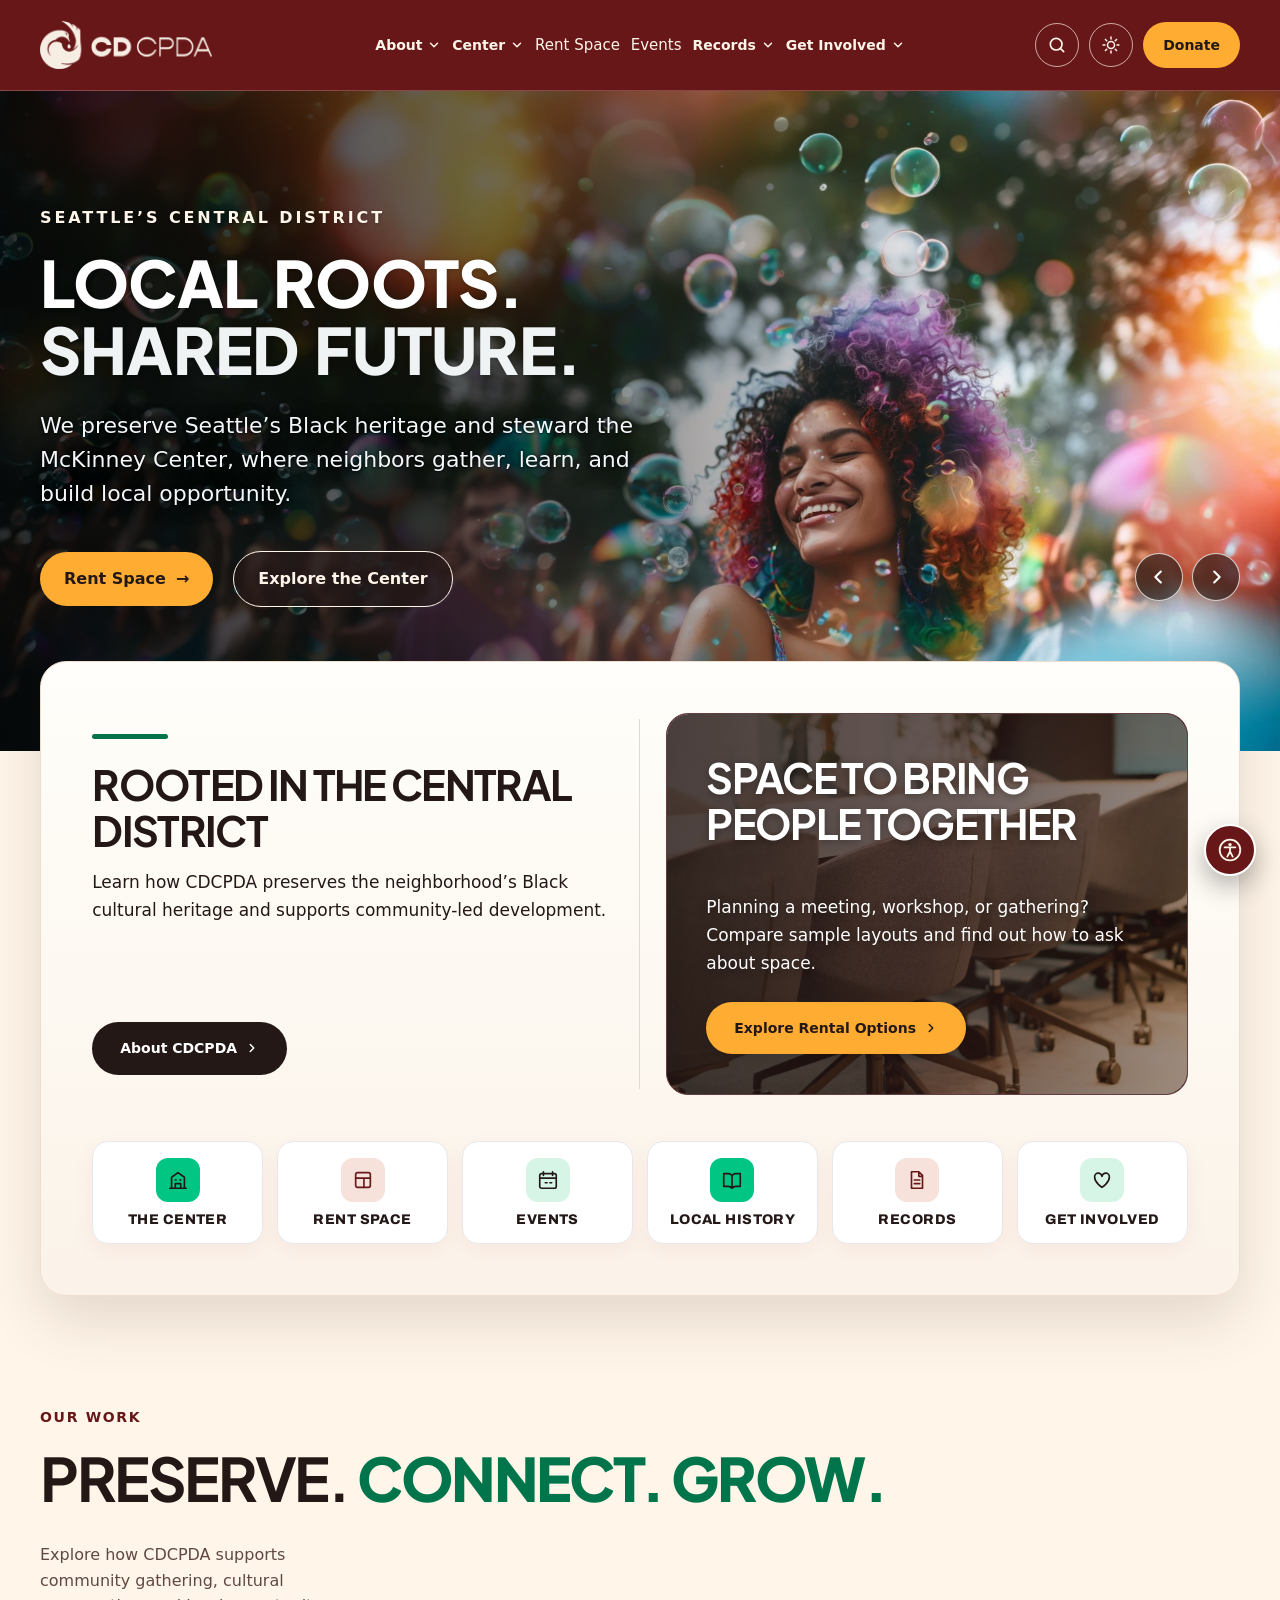
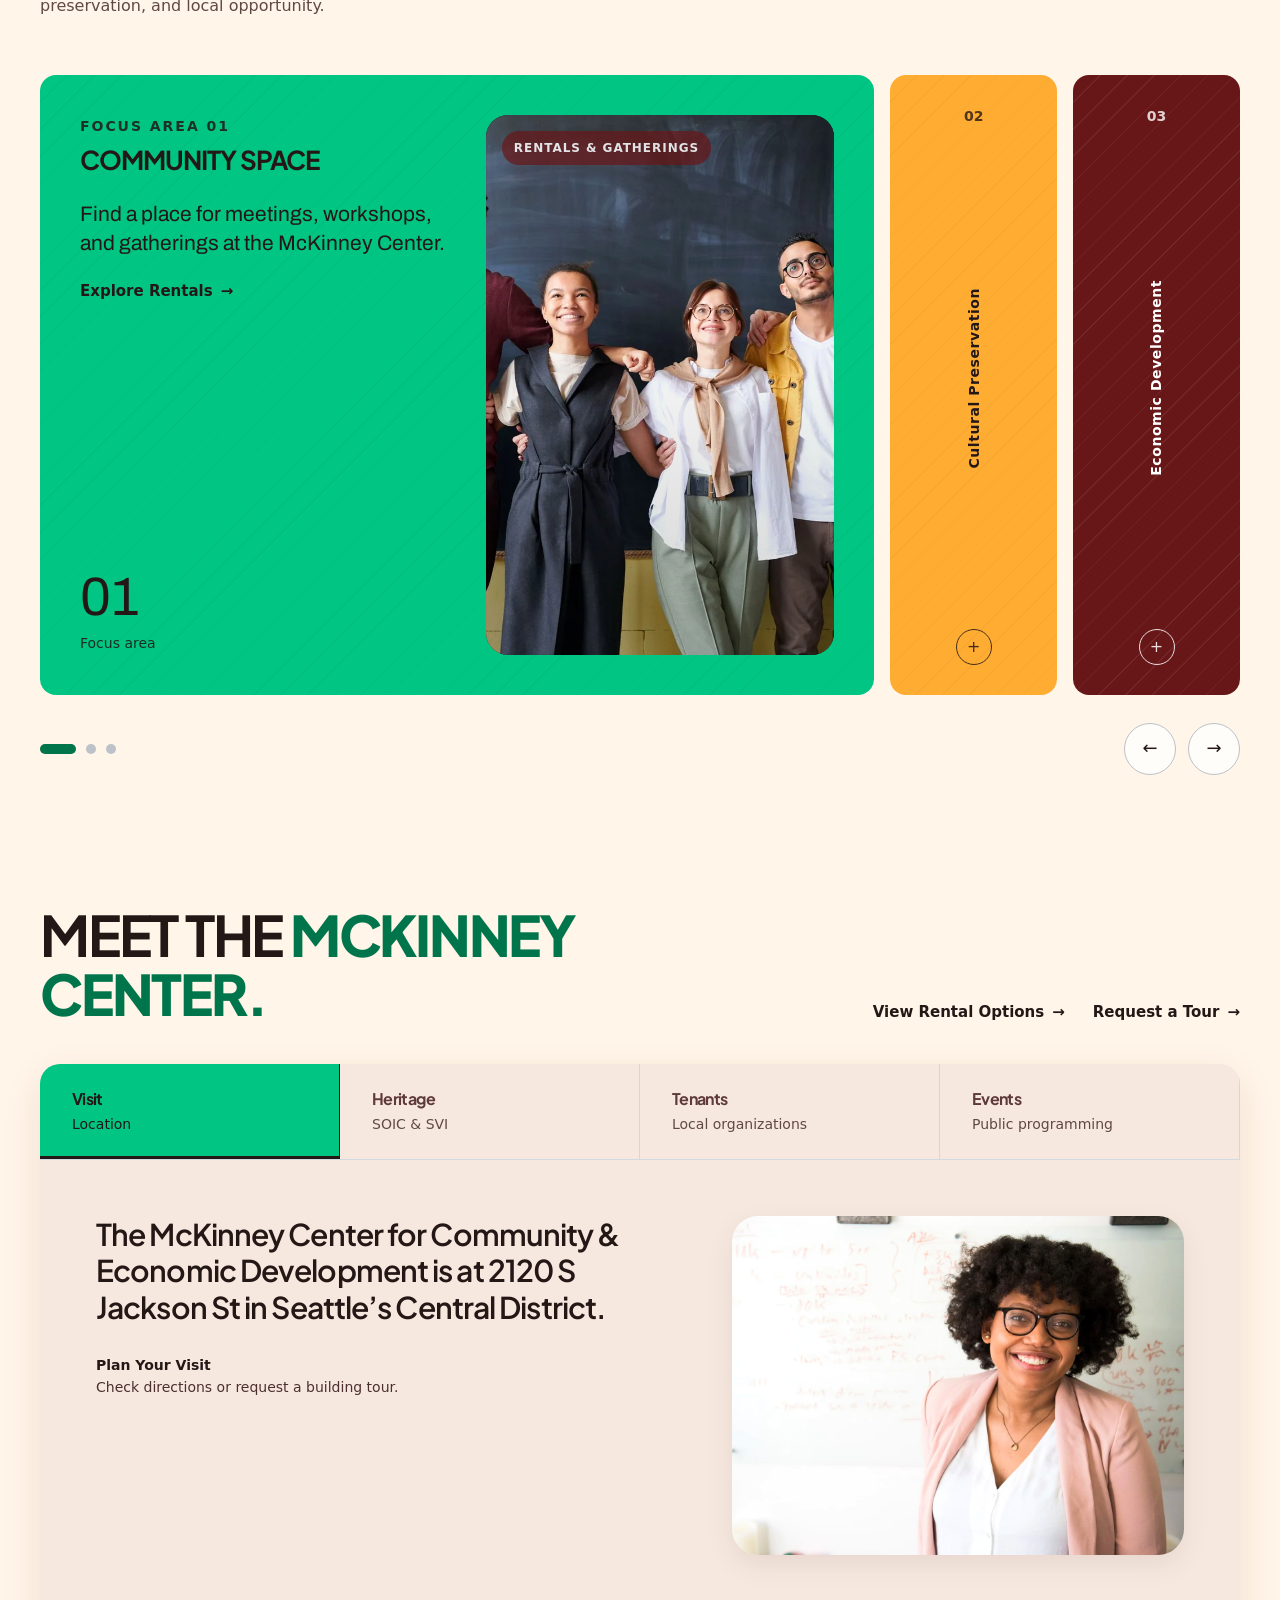
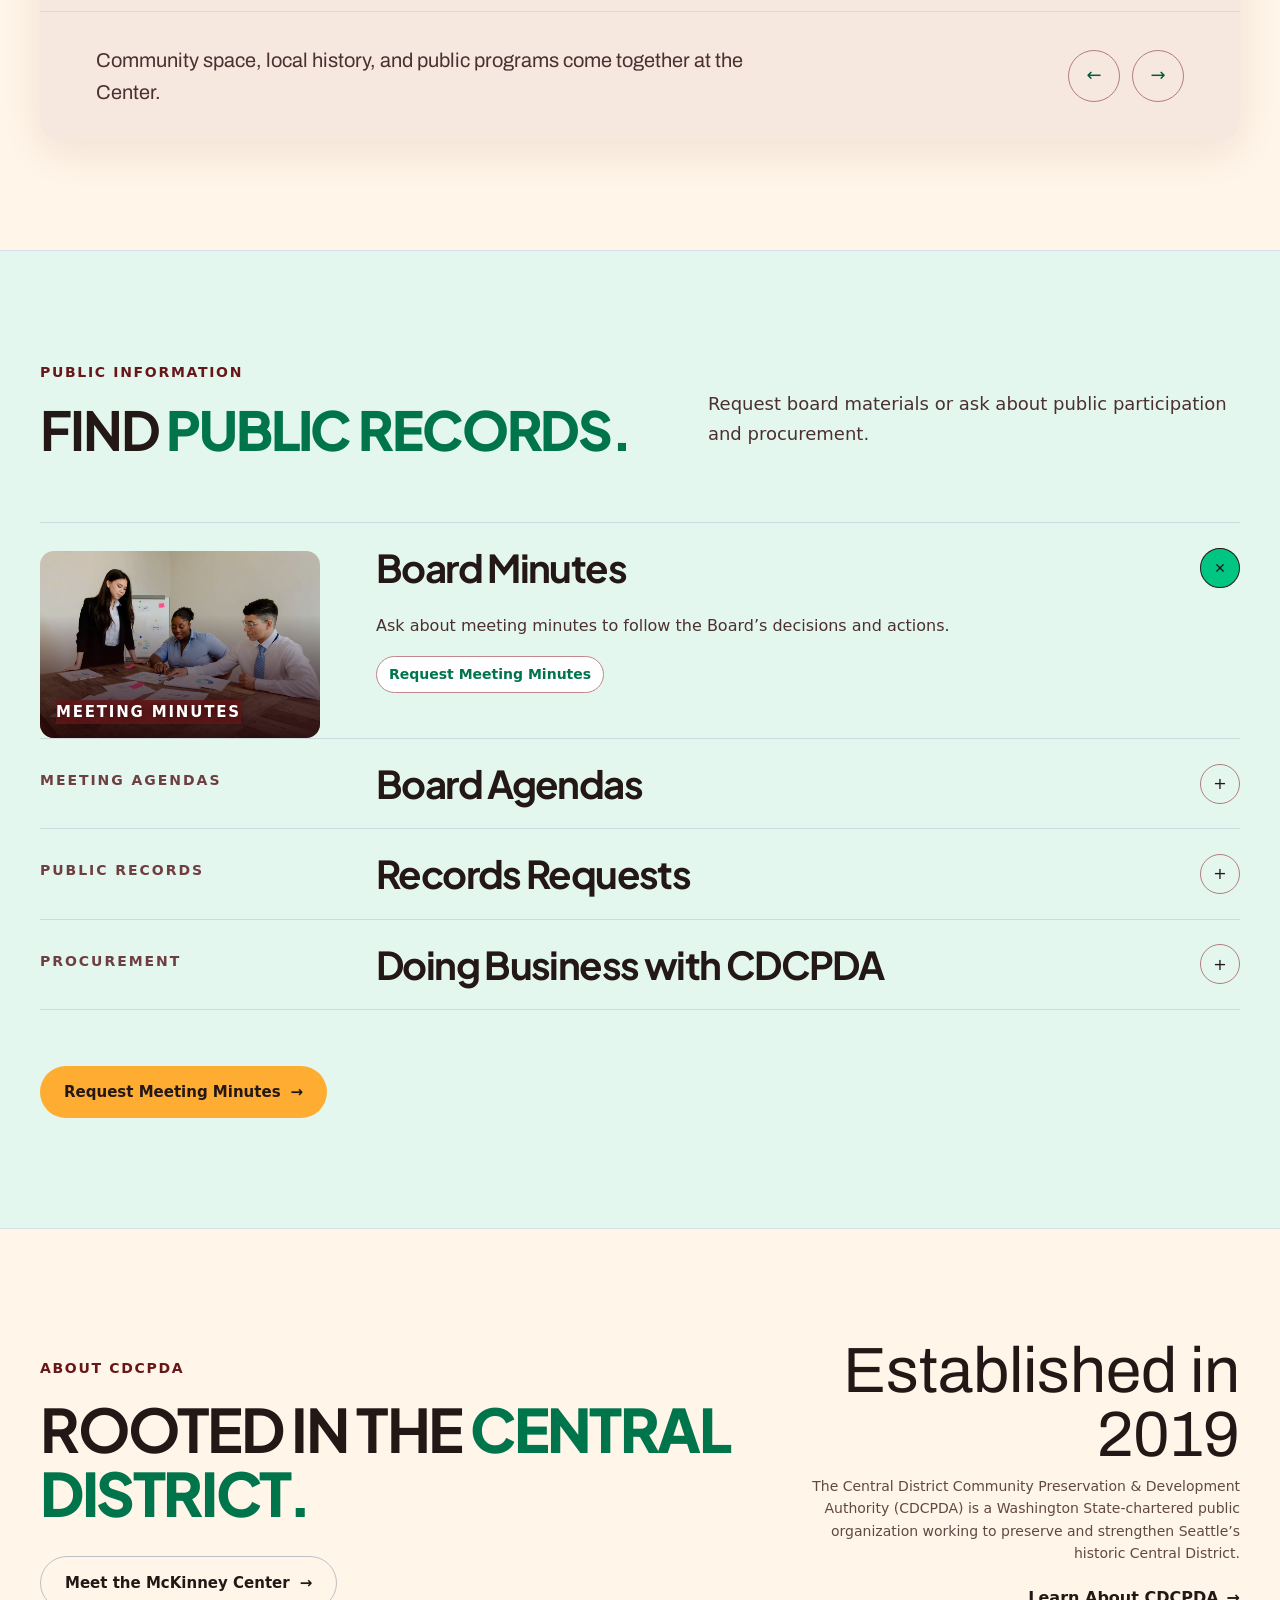
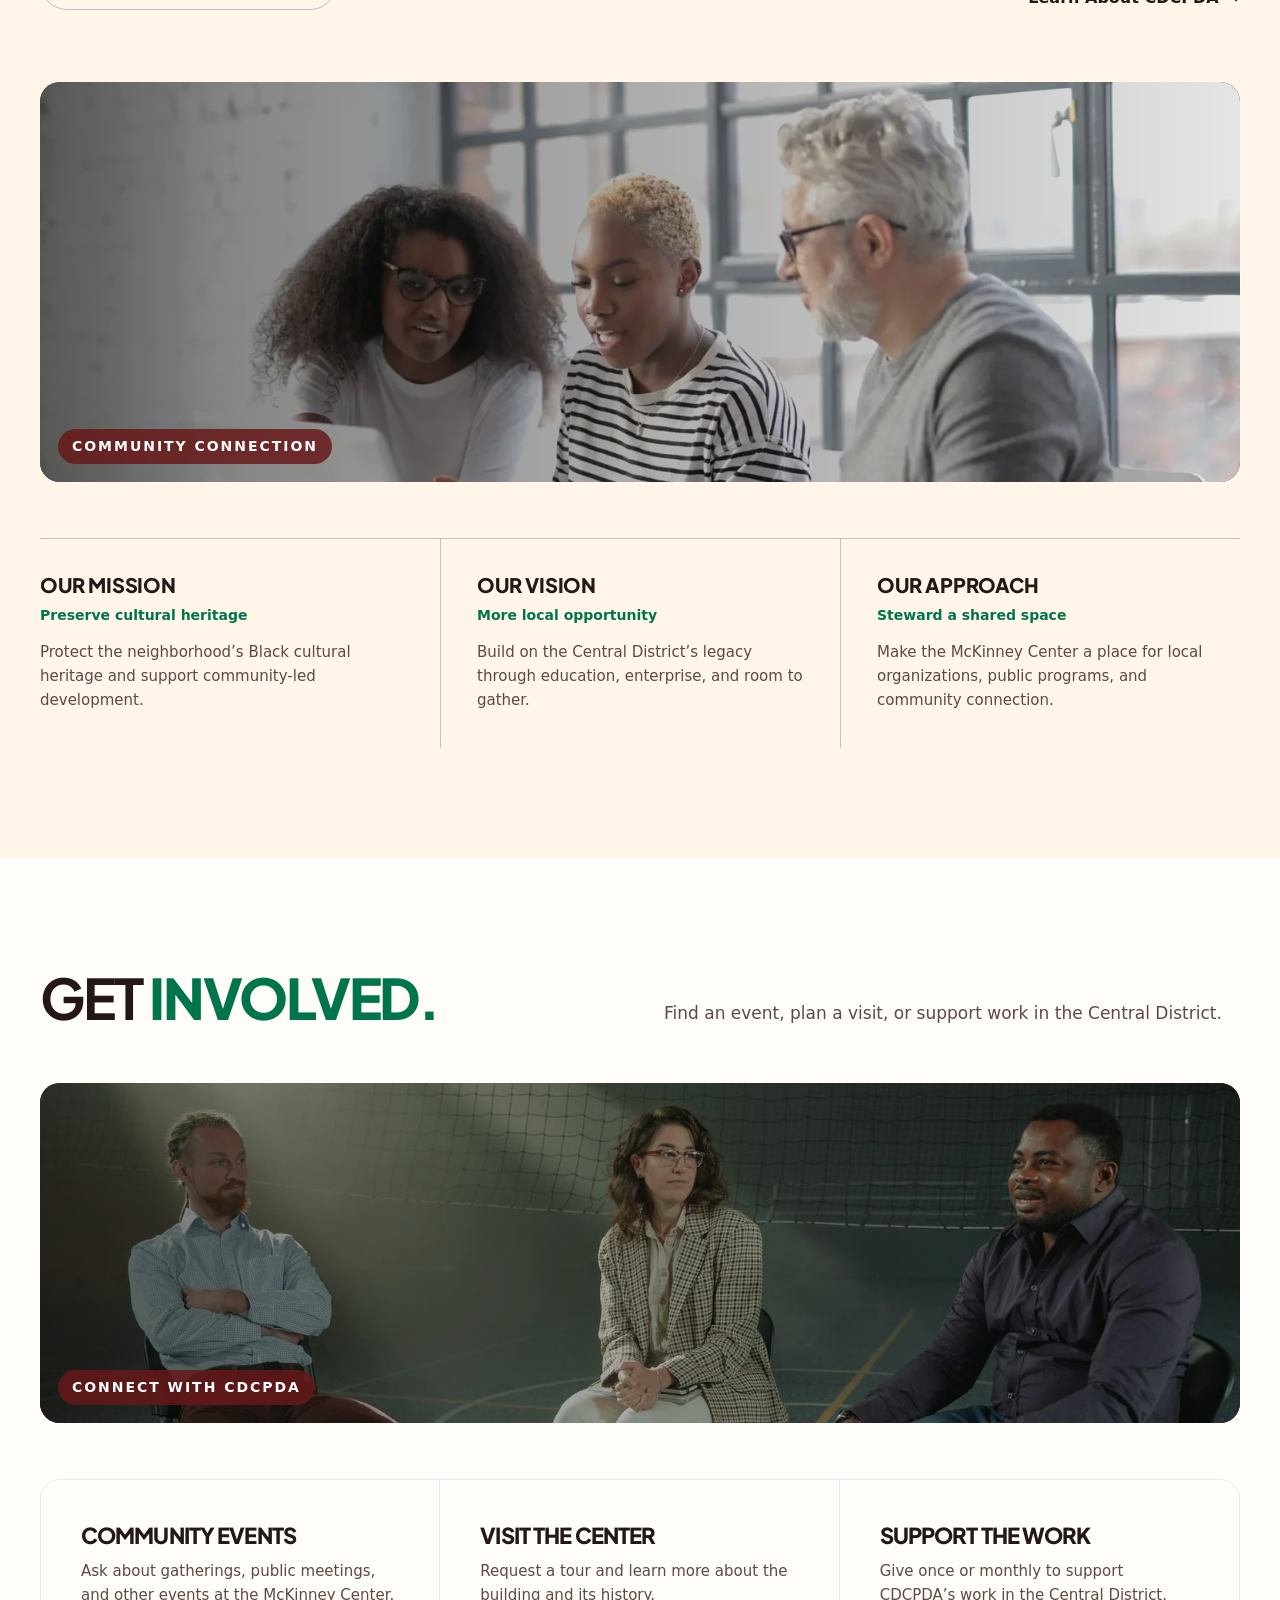
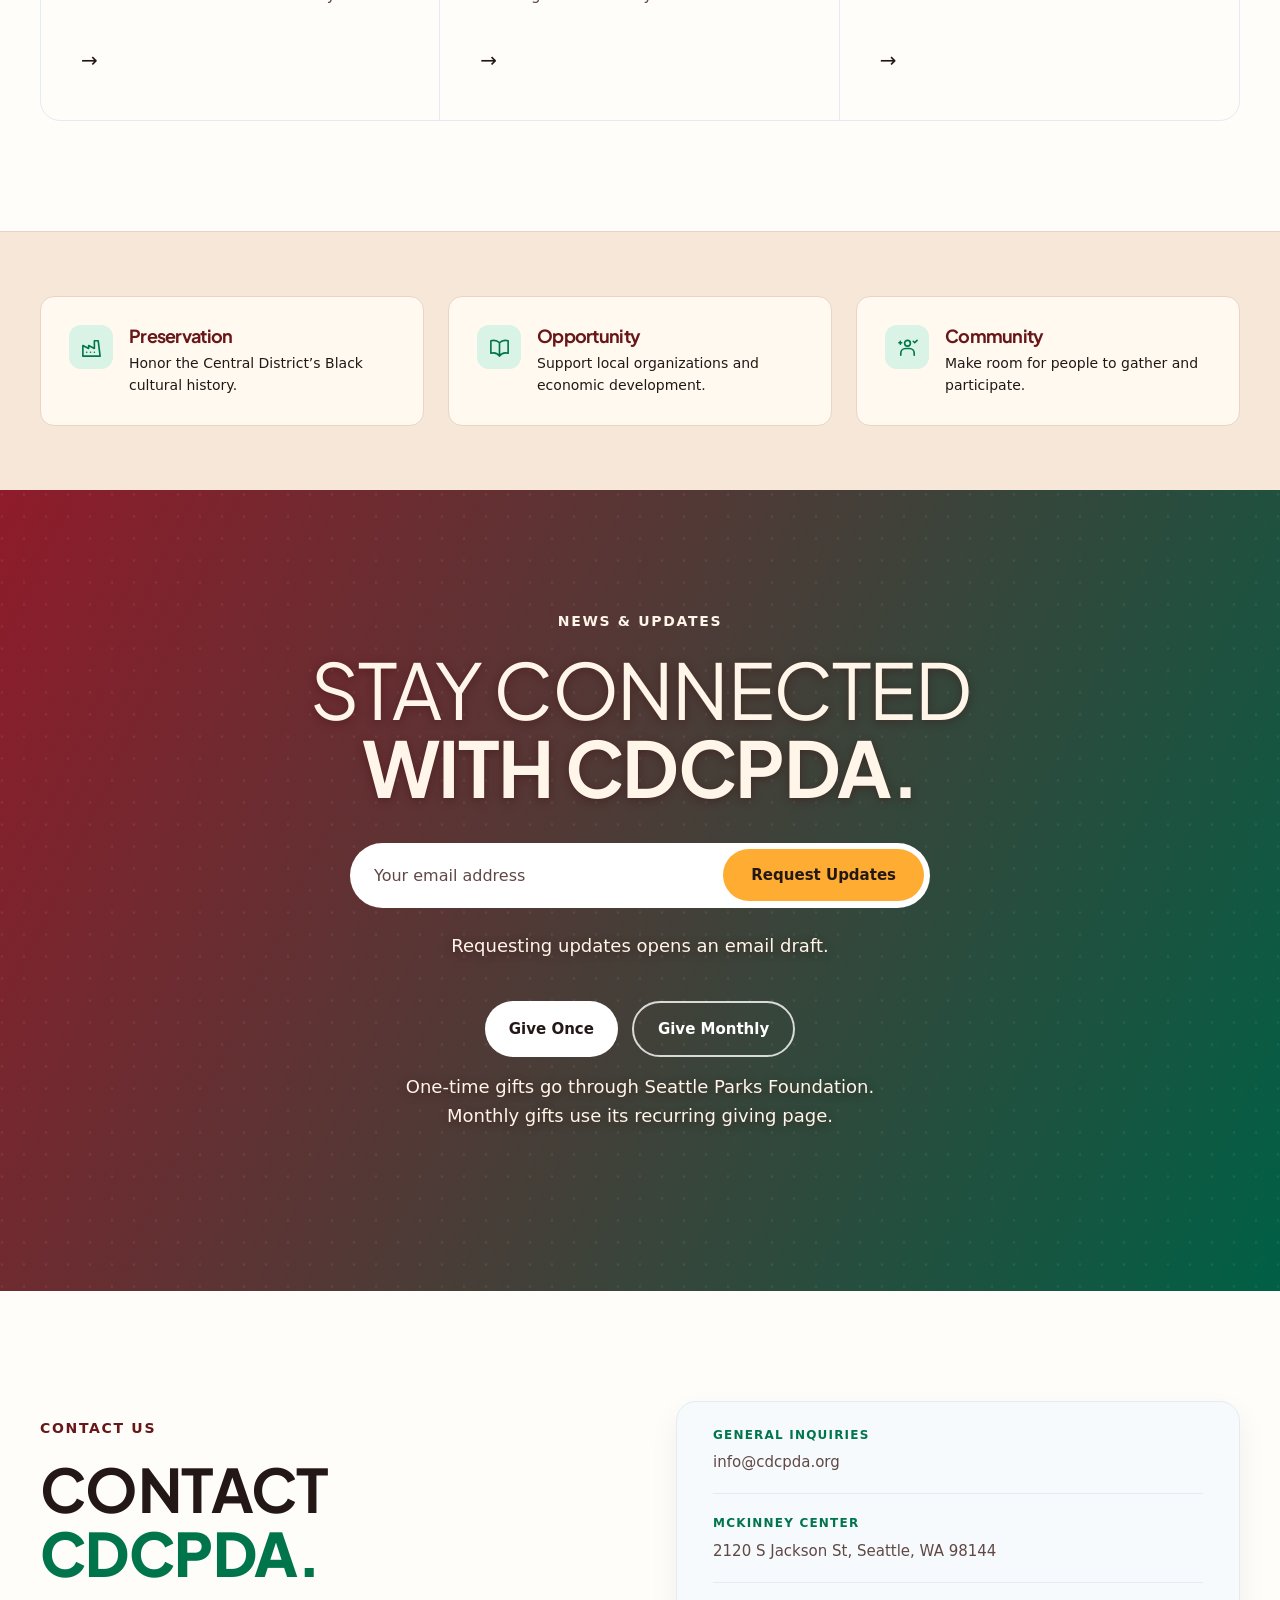
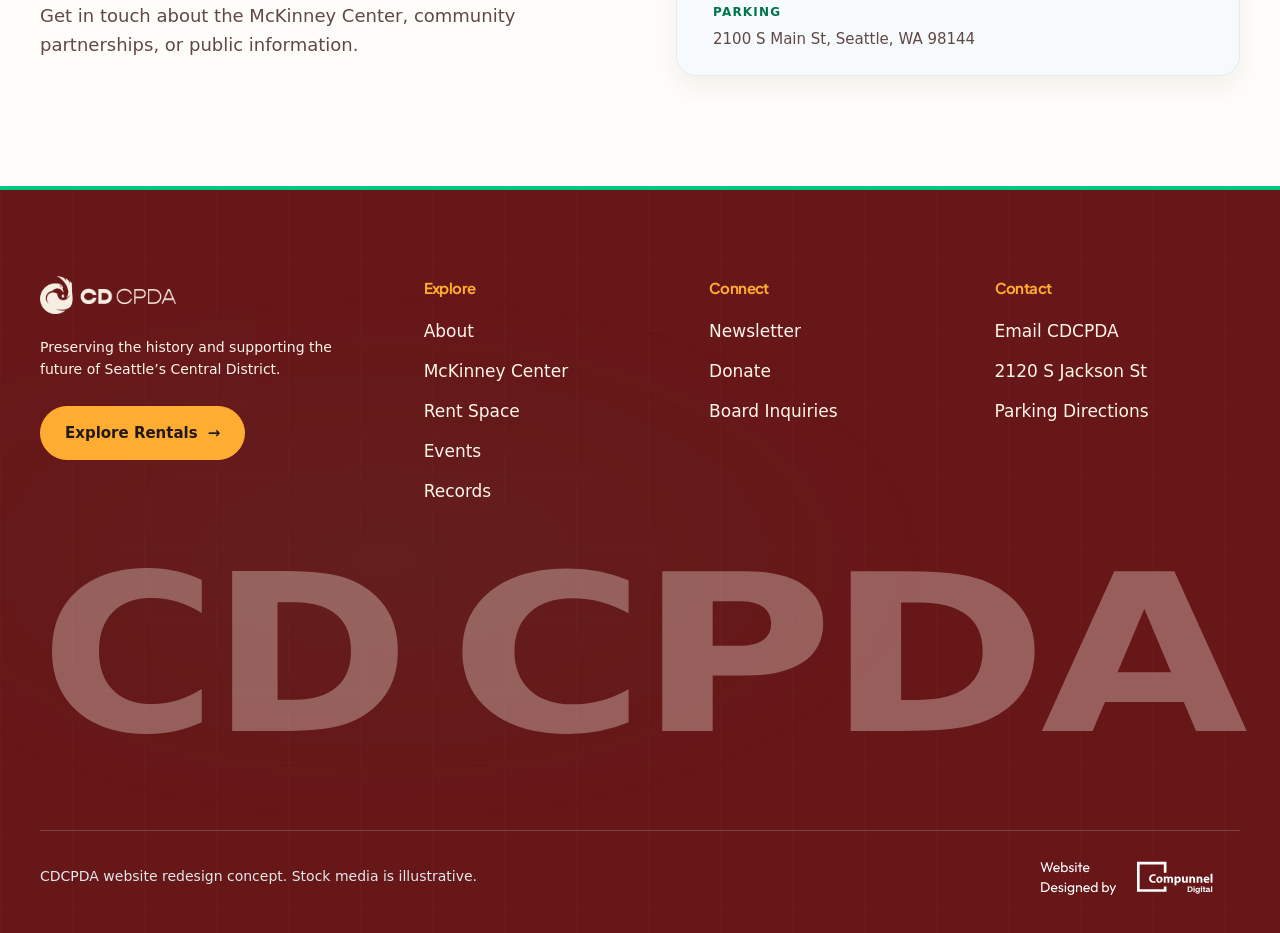
==== index.html @ 92768c80 "Add files via upload" ====
<!doctype html>
<html lang="en">
<head>
<meta charset="utf-8">
<meta content="light" name="color-scheme">
<meta content="width=device-width, initial-scale=1, viewport-fit=cover" name="viewport">
<title>CDCPDA | Seattle’s Central District</title>
<meta name="description" content="Learn how CDCPDA preserves Central District heritage and supports community space, local opportunity, and public participation in Seattle."><style>
  :root {
    --surface: #FFFFFF;
    --on-dark: #FFFFFF;
    --dark-surface: #241817;
    --header-bg: rgba(255,255,255,.92);
    --ink-soft: #503c3d;
    --red: #00754c;
    --red-dark: #005b3b;
    --red-tint: #ecf0ef;
    --white: #FFFFFF;
    --paper: #fff5e8;
    --grey-100: #E8E8E6;
    --grey-300: #C9CACE;
    --grey-500: #684e50;
    --grey-700: #37292a;
    --mid: #005b3b;
    --light: #A6A9B0;
    --charcoal: #241817;
    --radius: 16px;
    --max: 1200px;
    --serif: "Archivo", "Arial Black", Arial, sans-serif;
    --sans: "Inter", system-ui, -apple-system, "Segoe UI", Roboto, sans-serif;
    --ease: cubic-bezier(.2,.7,.2,1);
  }
  * { box-sizing: border-box; margin: 0; padding: 0; }
  html { scroll-behavior: smooth; scroll-padding-top: 80px; }
  body { font-family: var(--sans); color: var(--charcoal); background: var(--paper); line-height: 1.6; -webkit-font-smoothing: antialiased; overflow-x: hidden; }
  a { color: inherit; text-decoration: none; }
  button, input, select, textarea { font: inherit; }
  [hidden] { display: none !important; }
  .container { width: min(100% - 48px, var(--max)); margin-inline: auto; }
  section { padding: 110px 0; }
  .display { font-family: var(--serif); font-weight: 400; line-height: 1.05; letter-spacing: -0.02em; }
  .display em { font-style: italic; font-weight: 700; }
  .eyebrow { display: block; font-size: 14px; font-weight: 600; letter-spacing: .12em; text-transform: uppercase; color: var(--grey-500); margin-bottom: 18px; }
  .eyebrow.red { color: var(--red); }
  h3 { font-size: 20px; font-weight: 600; line-height: 1.3; }
  p { color: var(--grey-500); }
  .muted-link { font-weight: 600; display: inline-flex; gap: 8px; align-items: center; transition: color .2s; }
  .muted-link:hover { color: var(--red); }
  .muted-link span { display: inline-block; transition: transform .3s var(--ease); }
  .muted-link:hover span { transform: translate(3px,-3px); }

  
  .reveal { opacity: 0; transform: translateY(28px); transition: opacity .9s var(--ease), transform .9s var(--ease); transition-delay: var(--d, 0s); }
  .reveal.in { opacity: 1; transform: none; }

  
  #scroll-bar { position: fixed; top: 0; left: 0; height: 3px; width: 0; background: var(--red); z-index: 100; }

  
  .btn { display: inline-flex; align-items: center; justify-content: center; gap: 10px; padding: 14px 24px; border-radius: 999px; font-weight: 600; font-size: 15px; border: 0; cursor: pointer; transition: background .25s, color .25s, border-color .25s, transform .25s var(--ease), box-shadow .25s; position: relative; overflow: hidden; }
  .btn .arr { display: inline-block; transition: transform .3s var(--ease); }
  .btn:hover .arr { transform: translateX(4px); }
  .btn:hover { transform: translateY(-2px); box-shadow: 0 10px 24px rgba(27,20,21,.18); }
  .btn:active { transform: scale(.97); }
  .btn-red { background: var(--red); color: var(--on-dark); }
  .btn-red:hover { background: var(--red-dark); }
  .btn-dark { background: var(--dark-surface); color: var(--on-dark); }
  .btn-ghost { background: transparent; color: var(--charcoal); border: 1px solid var(--grey-300); }
  .btn-ghost:hover { border-color: var(--charcoal); }
  .btn-white { background: var(--surface); color: var(--charcoal); }
  .icon-btn { width: 52px; height: 52px; border-radius: 50%; border: 1px solid var(--grey-300); background: var(--surface); display: grid; place-items: center; cursor: pointer; font-size: 18px; color: var(--charcoal); transition: all .25s var(--ease); }
  .icon-btn:hover { border-color: var(--charcoal); transform: scale(1.06); }
  .icon-btn:active { transform: scale(.94); }

  
  .email-form { display: flex; align-items: center; background: var(--surface); border-radius: 999px; padding: 6px 6px 6px 22px; max-width: 520px; border: 1px solid var(--grey-300); transition: box-shadow .3s, border-color .3s; }
  .email-form:focus-within { border-color: var(--red); box-shadow: 0 0 0 4px var(--red-tint); }
  .email-form input { flex: 1; border: 0; outline: none; font-size: 15px; background: transparent; min-width: 0; }
  .email-form .btn { padding: 12px 22px; }
  .email-form.on-dark { background: #261c1d; border-color: #37292a; }
  .email-form.on-dark input { color: var(--on-dark); }
  .email-form.on-dark input::placeholder { color: var(--grey-500); }

  
  header { position: sticky; top: 0; z-index: 50; background: var(--header-bg); backdrop-filter: blur(12px); border-bottom: 1px solid transparent; transition: border-color .3s, box-shadow .3s; padding-top: env(safe-area-inset-top, 0px); }
  header.scrolled { border-color: var(--grey-100); box-shadow: 0 8px 24px rgba(27,20,21,.05); }
  .nav { display: grid; grid-template-columns: 1fr auto 1fr; align-items: center; height: 72px; }
  .nav-left, .nav-right { display: flex; align-items: center; gap: 28px; }
  .nav-right { justify-content: flex-end; }
  .nav-left a, .nav-right a.plain { font-size: 14px; font-weight: 500; color: var(--grey-700); position: relative; padding: 4px 0; }
  .nav-left a::after, .nav-right a.plain::after { content: ""; position: absolute; left: 0; bottom: 0; height: 1px; width: 100%; background: var(--red); transform: scaleX(0); transform-origin: right; transition: transform .35s var(--ease); }
  .nav-left a:hover, .nav-right a.plain:hover { color: var(--red); }
  .nav-left a:hover::after, .nav-right a.plain:hover::after { transform: scaleX(1); transform-origin: left; }
  .logo { font-weight: 800; font-size: 22px; letter-spacing: -0.03em; display: inline-flex; align-items: center; gap: 8px; }
  .logo-mark { width: 26px; height: 26px; border-radius: 7px; background: var(--red); color: var(--on-dark); display: grid; place-items: center; font-size: 14px; transition: transform .5s var(--ease); }
  .logo:hover .logo-mark { transform: rotate(-12deg) scale(1.08); }
  .menu-toggle { display: none; background: none; border: 0; font-size: 26px; cursor: pointer; }

  
  .hero { position: relative; background: var(--dark-surface); color: var(--on-dark); padding: 150px 0 180px; overflow: hidden; --mx: 70%; --my: 30%; }
  .hero::before { content: ""; position: absolute; inset: 0; background: radial-gradient(ellipse at 75% 30%, rgba(184,37,46,.55), transparent 60%), linear-gradient(160deg, #00754c, #241817); }
  .hero::after { content: ""; position: absolute; inset: 0; background: radial-gradient(520px circle at var(--mx) var(--my), rgba(255,255,255,.10), transparent 60%); pointer-events: none; transition: background .2s; }
  .hero .container { position: relative; z-index: 1; }
  .hero h1 { font-size: clamp(40px, 5.2vw, 72px); max-width: 880px; }
  .hero h1 .line { display: block; overflow: hidden; }
  .hero h1 .line > span { display: inline-block; transform: translateY(105%); animation: rise 1s var(--ease) forwards; }
  .hero h1 .line:nth-child(2) > span { animation-delay: .12s; }
  .hero .sub { color: #B8BAC0; font-size: 19px; max-width: 560px; margin: 28px 0 40px; opacity: 0; animation: fade 1s .35s var(--ease) forwards; }
  .hero .email-form { opacity: 0; animation: fade 1s .5s var(--ease) forwards; }
  .hero-side { position: absolute; right: 24px; bottom: 0; max-width: 260px; font-size: 14px; color: #9A9CA3; }
  .hero-motion { position: absolute; inset: 0; pointer-events: none; opacity: .6; overflow: hidden; z-index: 0; }

  
  .stats-wrap { background: var(--surface); border: 1px solid var(--grey-100); border-radius: var(--radius); overflow: hidden; margin-top: -90px; position: relative; z-index: 2; box-shadow: 0 24px 60px rgba(27,20,21,.08); }
  .stat-top { display: grid; grid-template-columns: 1fr 1fr; }
  .stat-top > div { padding: 44px 48px; transition: background .3s; }
  .stat-top > div:hover { background: #FAFAF9; }
  .stat-top > div + div { border-left: 1px solid var(--grey-100); }
  .big-stat { font-family: var(--serif); font-size: 64px; line-height: 1; letter-spacing: -0.02em; font-variant-numeric: tabular-nums; }
  .stat-top p { margin-top: 12px; font-size: 14px; }
  .logo-grid { display: grid; grid-template-columns: repeat(6, 1fr); border-top: 1px solid var(--grey-100); }
  .logo-grid div { padding: 30px 16px; text-align: center; font-weight: 700; color: var(--grey-300); font-size: 17px; border-right: 1px solid var(--grey-100); transition: color .3s, transform .3s var(--ease); cursor: default; }
  .logo-grid div:hover { color: var(--charcoal); transform: translateY(-2px); }
  .logo-grid div:last-child { border-right: 0; }

  
  .products-head { display: flex; justify-content: space-between; align-items: end; gap: 32px; margin-bottom: 56px; flex-wrap: wrap; }
  .products-head h2 { font-size: clamp(38px, 5vw, 60px); }
  .products-nav { display: flex; gap: 12px; }
  .pcards { display: flex; gap: 16px; height: 620px; }
  .pcard { position: relative; flex: 1 1 0; min-width: 0; border-radius: var(--radius); overflow: hidden; cursor: pointer; color: var(--on-dark); background: var(--c); transition: flex-grow .9s var(--ease), background .5s, transform .4s var(--ease); --t: #fff; color: var(--t); outline: none; }
  .pcard.active { flex-grow: 5; cursor: default; }
  .pcard:not(.active):hover { transform: translateY(-6px); }
  .pcard:focus-visible { box-shadow: 0 0 0 3px var(--paper), 0 0 0 5px var(--charcoal); }
  .pcard::before { content: ""; position: absolute; inset: 0; background: repeating-linear-gradient(135deg, rgba(255,255,255,.06) 0 2px, transparent 2px 22px); opacity: var(--pc-pattern-opacity, 1); pointer-events: none; }
  .pc-rail { position: absolute; inset: 0; display: flex; flex-direction: column; justify-content: space-between; align-items: center; padding: 30px 0; transition: opacity .4s var(--ease); }
  .pcard.active .pc-rail { opacity: 0; pointer-events: none; }
  .pc-num { font-size: 14px; font-weight: 600; opacity: .8; }
  .pc-name { writing-mode: vertical-rl; transform: rotate(180deg); font-family: var(--sans); font-weight: 700; font-size: 20px; letter-spacing: -0.01em; white-space: nowrap; }
  .pc-plus { width: 36px; height: 36px; border-radius: 50%; border: 1px solid currentColor; display: grid; place-items: center; font-size: 16px; transition: transform .4s var(--ease), background .3s; opacity: .85; }
  .pcard:not(.active):hover .pc-plus { transform: rotate(90deg); background: rgba(255,255,255,.18); }
  .pc-content { position: absolute; top: 40px; bottom: 40px; left: 40px; right: 40px; min-width: 620px; display: grid; grid-template-columns: 1.05fr 1fr; gap: 40px; opacity: 0; transition: opacity .5s var(--ease) .25s; pointer-events: none; }
  .pcard.active .pc-content { opacity: 1; pointer-events: auto; }
  .pc-text { display: flex; flex-direction: column; min-height: 0; }
  .pc-brand { font-size: 14px; letter-spacing: .14em; text-transform: uppercase; font-weight: 700; opacity: .85; }
  .pc-title { font-family: var(--sans); font-size: 26px; font-weight: 700; letter-spacing: -0.01em; margin-top: 8px; }
  .pc-quote { font-family: var(--serif); font-size: 21px; line-height: 1.35; margin-top: 26px; }
  .pc-person { margin-top: 22px; font-size: 14px; opacity: .9; }
  .pc-person strong { display: block; font-size: 15px; }
  .pc-more { margin-top: 22px; font-weight: 600; font-size: 15px; display: inline-flex; gap: 8px; align-items: center; align-self: flex-start; padding-bottom: 3px; background: linear-gradient(currentColor, currentColor) no-repeat 0 100% / 0 1px; transition: background-size .4s var(--ease), gap .3s; }
  .pc-more:hover { background-size: 100% 1px; gap: 12px; }
  .pc-metric { margin-top: auto; }
  .pc-metric .num { font-family: var(--serif); font-size: 54px; line-height: 1; }
  .pc-metric .lbl { font-size: 14px; opacity: .88; margin-top: 8px; max-width: 260px; }
  .pc-media { position: relative; border-radius: 12px; overflow: hidden; background: var(--mid); min-height: 0; }
  .pc-media .motion-dots { background-image: radial-gradient(circle, rgba(255,255,255,.28) 1.5px, transparent 2px); }
  .pc-media .motion-beam { background: linear-gradient(90deg, transparent, rgba(255,255,255,.35), transparent); }
  .pc-media .cap { position: absolute; left: 16px; bottom: 14px; z-index: 2; font-size: 14px; letter-spacing: .08em; text-transform: uppercase; font-weight: 600; opacity: .85; }
  .pc-media .shape { position: absolute; inset: 22% 18%; border-radius: 22px; border: 1px solid rgba(255,255,255,.35); animation: spin 14s linear infinite; }
  .pc-media .shape.b { inset: 34% 30%; animation-duration: 9s; animation-direction: reverse; border-style: dashed; }
  .pcards-foot { display: flex; justify-content: space-between; align-items: center; margin-top: 28px; gap: 20px; flex-wrap: wrap; }
  .pc-dots { display: flex; gap: 10px; }
  .pc-dots button { width: 10px; height: 10px; border-radius: 999px; border: 0; background: var(--grey-300); cursor: pointer; transition: width .4s var(--ease), background .3s; padding: 0; }
  .pc-dots button.on { width: 36px; background: var(--red); }
  .pc-dots button:hover:not(.on) { background: var(--grey-500); }
  .pc-arrows { display: flex; gap: 12px; }

  
  .customers-head { display: flex; justify-content: space-between; align-items: end; margin-bottom: 40px; flex-wrap: wrap; gap: 24px; }
  .customers-head h2 { font-size: clamp(38px, 5vw, 56px); max-width: 560px; }
  .customers-box { background: var(--dark-surface); color: var(--on-dark); border-radius: 20px; overflow: hidden; }
  .cust-tabs { display: grid; grid-template-columns: repeat(4, 1fr); border-bottom: 1px solid #322526; position: relative; }
  .cust-tab { padding: 22px 32px; background: none; border: 0; color: #8B8E96; text-align: left; cursor: pointer; border-right: 1px solid #322526; transition: color .3s, background .3s; }
  .cust-tab:last-child { border-right: 0; }
  .cust-tab:hover { color: var(--on-dark); }
  .cust-tab strong { display: block; color: inherit; font-size: 16px; }
  .cust-tab span { font-size: 14px; }
  .cust-tab.active { color: var(--on-dark); background: #241b1c; }
  .cust-bar { position: absolute; bottom: 0; height: 3px; background: var(--red); transition: left .5s var(--ease), width .5s var(--ease); }
  .cust-body { padding: 56px; display: grid; grid-template-columns: 1.3fr 1fr; gap: 48px; animation: fadeUp .6s var(--ease); }
  .cust-body blockquote { font-family: var(--serif); font-size: 30px; line-height: 1.3; }
  .cust-body .by { margin-top: 28px; font-size: 14px; color: #B8BAC0; }
  .cust-body .by strong { color: var(--on-dark); display: block; }
  .cust-body .readmore { margin-top: 28px; display: inline-flex; color: var(--on-dark); font-weight: 600; gap: 8px; background: linear-gradient(var(--on-dark), var(--on-dark)) no-repeat 0 100% / 0 1px; padding-bottom: 3px; transition: background-size .4s var(--ease); }
  .cust-body .readmore:hover { background-size: 100% 1px; }
  .cust-kpis { display: grid; gap: 28px; align-content: center; }
  .kpi { border-left: 2px solid var(--red); padding-left: 20px; transition: transform .35s var(--ease), border-color .3s; }
  .kpi:hover { transform: translateX(6px); border-color: #ffac32; }
  .kpi .v { font-family: var(--serif); font-size: 44px; line-height: 1; }
  .kpi .l { font-size: 14px; color: #A3A6AD; margin-top: 6px; }
  .cust-quotes { border-top: 1px solid #322526; padding: 32px 56px; display: flex; justify-content: space-between; align-items: center; gap: 24px; }
  .cust-quotes p { color: #D7D8DC; font-family: var(--serif); font-size: 20px; max-width: 680px; }
  .cust-quotes .icon-btn { background: transparent; color: var(--on-dark); border-color: #473637; }
  .cust-quotes .icon-btn:hover { border-color: var(--on-dark); }

  
  .dark-section { background: var(--dark-surface); color: var(--on-dark); }
  .dark-section p { color: #9A9CA3; }
  .dark-head { max-width: 720px; margin-bottom: 64px; }
  .dark-head h2 { font-size: clamp(40px, 5vw, 60px); }
  .acc { border-top: 1px solid #322526; }
  .acc-row { border-bottom: 1px solid #322526; }
  .acc-btn { width: 100%; display: grid; grid-template-columns: 180px 1fr 44px; align-items: center; gap: 24px; padding: 28px 0; background: none; border: 0; color: var(--on-dark); cursor: pointer; text-align: left; }
  .acc-btn .kicker { font-size: 14px; color: #8B8E96; transition: color .3s; }
  .acc-btn .title { font-family: var(--serif); font-size: clamp(26px, 3vw, 38px); transition: color .3s, transform .4s var(--ease); }
  .acc-btn:hover .title { color: #ffac32; transform: translateX(8px); }
  .acc-btn:hover .kicker { color: var(--on-dark); }
  .acc-btn .plus { width: 40px; height: 40px; border-radius: 50%; border: 1px solid #473637; display: grid; place-items: center; transition: transform .4s var(--ease), background .3s, border-color .3s; justify-self: end; }
  .acc-row.open .plus { transform: rotate(45deg); background: var(--red); border-color: var(--red); }
  .acc-panel { display: grid; grid-template-columns: 180px 1fr; gap: 24px; padding: 0 0 32px; animation: fadeUp .5s var(--ease); }
  .acc-panel p { max-width: 640px; }
  .acc-panel ul { list-style: none; display: flex; flex-wrap: wrap; gap: 10px; margin-top: 18px; }
  .acc-panel li { font-size: 14px; padding: 6px 12px; border: 1px solid #37292a; border-radius: 999px; color: #C9CACE; transition: border-color .3s, color .3s, transform .3s var(--ease); }
  .acc-panel li:hover { border-color: var(--red); color: var(--on-dark); transform: translateY(-2px); }

  
  @keyframes drift { to { background-position: 28px 28px; } }
  @keyframes beam { from { transform: translateX(-120%); } to { transform: translateX(320%); } }
  @keyframes bar { 0%, 100% { transform: scaleY(.22); } 50% { transform: scaleY(1); } }
  @keyframes sweep { 0% { background-position: 0% 50%; } 50% { background-position: 100% 50%; } 100% { background-position: 0% 50%; } }
  @keyframes spin { to { transform: rotate(360deg); } }
  @keyframes rise { to { transform: translateY(0); } }
  @keyframes fade { to { opacity: 1; } }
  @keyframes fadeUp { from { opacity: 0; transform: translateY(14px); } to { opacity: 1; transform: none; } }
  @keyframes blink { 0%, 80%, 100% { opacity: .2; } 40% { opacity: 1; } }
  .motion-dots { position: absolute; inset: -28px; background-image: radial-gradient(circle, rgba(255,255,255,.22) 1.5px, transparent 2px); background-size: 28px 28px; animation: drift 8s linear infinite; }
  .motion-beam { position: absolute; top: 0; bottom: 0; left: 0; width: 35%; background: linear-gradient(90deg, transparent, rgba(184,37,46,.6), transparent); animation: beam 6s ease-in-out infinite; }
  .loop { position: relative; height: 280px; border-radius: 20px; overflow: hidden; background: var(--dark-surface); isolation: isolate; }
  .loop .bars { position: absolute; left: 8%; right: 8%; bottom: 0; height: 58%; display: flex; align-items: flex-end; gap: 10px; z-index: 1; }
  .loop .bars i { flex: 1; height: 100%; background: var(--red); border-radius: 6px 6px 0 0; transform-origin: bottom; animation: bar 2.4s ease-in-out infinite; }
  .loop .bars i:nth-child(odd) { background: #624a4b; }
  .loop-label { position: absolute; left: 32px; top: 28px; z-index: 2; color: var(--on-dark); font-size: 14px; letter-spacing: .14em; text-transform: uppercase; font-weight: 600; }

  
  .mission-top { display: grid; grid-template-columns: 1.6fr 1fr; gap: 48px; align-items: end; margin-bottom: 72px; }
  .mission-top h2 { font-size: clamp(38px, 5vw, 60px); }
  
  .mission-year { text-align: right; }
  .mission-year .yr { font-family: var(--serif); font-size: 64px; line-height: 1; }
  .mission-year p { font-size: 14px; margin-top: 8px; }
  .mission-cols { display: grid; grid-template-columns: repeat(3, 1fr); border-top: 1px solid var(--grey-300); }
  .mission-col { padding: 36px 36px 36px 0; transition: transform .4s var(--ease); }
  .mission-col:hover { transform: translateY(-4px); }
  .mission-col + .mission-col { padding-left: 36px; border-left: 1px solid var(--grey-300); }
  .mission-col .sub { font-size: 14px; color: var(--red); font-weight: 600; margin: 8px 0 14px; }
  .mission-col p { font-size: 15px; }

  
  .industries { background: var(--surface); }
  .ind-head { display: grid; grid-template-columns: 1fr 1fr; gap: 48px; align-items: end; margin-bottom: 56px; }
  .ind-head h2 { font-size: clamp(38px, 5vw, 56px); }
  .ind-grid { display: grid; grid-template-columns: repeat(3, 1fr); border: 1px solid var(--grey-100); border-radius: 20px; overflow: hidden; }
  .ind-card { padding: 44px 40px; min-height: 240px; display: flex; flex-direction: column; border-right: 1px solid var(--grey-100); border-bottom: 1px solid var(--grey-100); transition: background .35s, color .35s; cursor: pointer; position: relative; }
  .ind-card:nth-child(3n) { border-right: 0; }
  .ind-card:nth-last-child(-n+3) { border-bottom: 0; }
  .ind-card::before { content: ""; position: absolute; left: 0; top: 0; height: 3px; width: 100%; background: var(--red); transform: scaleX(0); transform-origin: left; transition: transform .5s var(--ease); }
  .ind-card:hover { background: var(--red-tint); }
  .ind-card:hover::before { transform: scaleX(1); }
  .ind-card h3 { font-size: 22px; margin-bottom: 12px; }
  .ind-card p { font-size: 15px; }
  .ind-card .go { margin-top: auto; padding-top: 28px; font-size: 20px; color: var(--charcoal); transition: transform .4s var(--ease), color .3s; display: inline-block; }
  .ind-card:hover .go { transform: translateX(8px); color: var(--red); }

  
  .strip { background: var(--paper); padding: 72px 0; border-top: 1px solid var(--grey-100); }
  .strip-grid { display: grid; grid-template-columns: repeat(3, 1fr); gap: 32px; }
  .strip-item { display: flex; gap: 16px; align-items: flex-start; transition: transform .35s var(--ease); }
  .strip-item:hover { transform: translateY(-3px); }
  .strip-item .ic { flex: 0 0 44px; height: 44px; border-radius: 12px; background: var(--surface); border: 1px solid var(--grey-100); display: grid; place-items: center; color: var(--red); font-weight: 700; transition: background .3s, color .3s, transform .4s var(--ease); }
  .strip-item:hover .ic { background: var(--red); color: var(--on-dark); transform: rotate(-8deg); }
  .strip-item strong { display: block; font-size: 15px; }
  .strip-item span { font-size: 14px; color: var(--grey-500); }

  
  .calc { background: var(--surface); }
  .calc-box { display: grid; grid-template-columns: 1fr 1fr; gap: 64px; align-items: center; }
  .calc-box h2 { font-size: clamp(36px, 4.5vw, 52px); margin-bottom: 18px; }
  .calc-box label { display: flex; justify-content: space-between; font-size: 14px; font-weight: 600; color: var(--charcoal); margin: 26px 0 10px; }
  .calc-box label span { color: var(--red); font-variant-numeric: tabular-nums; }
  .calc-box input[type=range] { width: 100%; accent-color: var(--red); cursor: pointer; }
  .calc-result { background: var(--dark-surface); color: var(--on-dark); border-radius: 20px; padding: 48px; transition: transform .4s var(--ease), box-shadow .4s; }
  .calc-result:hover { transform: translateY(-4px); box-shadow: 0 24px 50px rgba(27,20,21,.2); }
  .calc-result .label { font-size: 14px; color: #9A9CA3; letter-spacing: .08em; text-transform: uppercase; }
  .calc-result .amt { font-family: var(--serif); font-size: 72px; line-height: 1; margin: 14px 0 8px; font-variant-numeric: tabular-nums; }
  .calc-result .amt span { color: #ffac32; }
  .calc-result p { color: #9A9CA3; font-size: 14px; margin-bottom: 28px; }

  
  .cta { background: var(--red); color: var(--on-dark); text-align: center; padding: 120px 0; }
  .cta h2 { font-family: var(--serif); font-size: clamp(44px, 6vw, 80px); font-weight: 400; line-height: 1.02; letter-spacing: -0.02em; }
  .cta h2 em { font-weight: 700; }
  .cta p { color: #ecf0ef; margin: 24px auto 40px; max-width: 540px; font-size: 18px; }
  .cta .email-form { margin: 0 auto; background: var(--surface); border-color: transparent; }
  .cta .email-form .btn { background: var(--dark-surface); }
  .cta .email-form .btn:hover { background: #000; }

  
  footer { background: var(--grey-100); padding: 90px 0 36px; color: var(--grey-700); }
  .footer-grid { display: grid; grid-template-columns: 1.6fr repeat(4, 1fr); gap: 40px; }
  footer .logo { color: var(--charcoal); margin-bottom: 20px; }
  footer .about { font-size: 14px; color: var(--grey-500); max-width: 300px; }
  footer h4 { font-size: 14px; color: var(--charcoal); font-weight: 700; margin-bottom: 18px; }
  footer ul { list-style: none; display: grid; gap: 11px; }
  footer ul a { font-size: 14px; color: var(--grey-700); background: linear-gradient(var(--red), var(--red)) no-repeat 0 100% / 0 1px; padding-bottom: 2px; transition: background-size .35s var(--ease), color .3s; display: inline-block; justify-self: start; }
  footer ul a:hover { color: var(--red); background-size: 100% 1px; }
  .footer-bottom { margin-top: 72px; padding-top: 26px; border-top: 1px solid var(--grey-300); display: flex; justify-content: space-between; flex-wrap: wrap; gap: 16px; font-size: 14px; color: var(--grey-500); }
  .footer-bottom a { margin-left: 18px; transition: color .3s; }
  .footer-bottom a:hover { color: var(--red); }
  .media-credit { font-size: 14px; margin-top: 8px; max-width: 620px; }

  
  .assist { position: fixed; right: 24px; bottom: 24px; z-index: 60; background: var(--dark-surface); color: var(--on-dark); border: 0; border-radius: 999px; padding: 14px 22px 14px 16px; display: inline-flex; gap: 10px; align-items: center; font-weight: 600; font-size: 14px; cursor: pointer; box-shadow: 0 12px 30px rgba(0,0,0,.25); transition: transform .3s var(--ease); }
  .assist:hover { transform: translateY(-3px); }
  .assist .dot { width: 22px; height: 22px; border-radius: 50%; background: var(--red); display: grid; place-items: center; font-size: 14px; animation: pulse 2.4s ease infinite; }
  @keyframes pulse { 0% { box-shadow: 0 0 0 0 rgba(184,37,46,.6); } 70% { box-shadow: 0 0 0 10px rgba(184,37,46,0); } 100% { box-shadow: 0 0 0 0 rgba(184,37,46,0); } }
  .assist-panel { position: fixed; right: 24px; bottom: 90px; z-index: 60; width: 300px; background: var(--surface); border-radius: 18px; padding: 20px; box-shadow: 0 24px 50px rgba(27,20,21,.18); opacity: 0; transform: translateY(12px) scale(.96); transform-origin: bottom right; pointer-events: none; transition: opacity .3s, transform .4s var(--ease); }
  .assist-panel.open { opacity: 1; transform: none; pointer-events: auto; }
  .assist-panel .msg { font-size: 14px; color: var(--grey-700); background: var(--paper); border-radius: 12px; padding: 12px 14px; min-height: 44px; }
  .assist-panel .typing span { display: inline-block; width: 6px; height: 6px; margin-right: 4px; border-radius: 50%; background: var(--grey-500); animation: blink 1.2s infinite; }
  .assist-panel .typing span:nth-child(2) { animation-delay: .2s; }
  .assist-panel .typing span:nth-child(3) { animation-delay: .4s; }
  .assist-panel .quick { display: flex; flex-wrap: wrap; gap: 8px; margin-top: 14px; }
  .assist-panel .quick button { border: 1px solid var(--grey-300); background: var(--surface); border-radius: 999px; padding: 6px 12px; font-size: 14px; cursor: pointer; transition: all .25s; }
  .assist-panel .quick button:hover { border-color: var(--red); color: var(--red); transform: translateY(-1px); }

  
  @media (max-width: 1080px) {
    .logo-grid { grid-template-columns: repeat(3, 1fr); }
    .logo-grid div:nth-child(3n) { border-right: 0; }
    .logo-grid div:nth-child(-n+3) { border-bottom: 1px solid var(--grey-100); }
    .footer-grid { grid-template-columns: 1fr 1fr 1fr; }
    .footer-grid > div:first-child { grid-column: 1 / -1; }
    .pc-content { min-width: 560px; }
  }
  @media (max-width: 900px) {
    section { padding: 80px 0; }
    .nav { grid-template-columns: auto 1fr; }
    .nav-left { display: none; }
    .nav-right a.plain { display: none; }
    .menu-toggle { display: block; justify-self: end; }
    .nav-left.open { display: flex; flex-direction: column; position: absolute; top: 72px; left: 0; right: 0; background: var(--paper); padding: 24px; gap: 18px; }
    .stat-top, .cust-body, .calc-box, .mission-top, .ind-head, .mission-cols, .strip-grid { grid-template-columns: 1fr; }
    .mission-year { text-align: left; }
    .mission-col, .mission-col + .mission-col { padding: 28px 0; border-left: 0; }
    .mission-col + .mission-col { border-top: 1px solid var(--grey-300); }
    .ind-grid { grid-template-columns: 1fr 1fr; }
    .ind-card:nth-child(3n) { border-right: 1px solid var(--grey-100); }
    .ind-card:nth-child(2n) { border-right: 0; }
    .ind-card:nth-last-child(-n+3) { border-bottom: 1px solid var(--grey-100); }
    .ind-card:nth-last-child(-n+2) { border-bottom: 0; }
    .cust-tabs { grid-template-columns: 1fr; }
    .cust-tab { border-right: 0; border-bottom: 1px solid #322526; }
    .cust-bar { display: none; }
    .cust-quotes { flex-direction: column; align-items: flex-start; padding: 28px; }
    .acc-btn { grid-template-columns: 1fr 40px; }
    .acc-btn .kicker { display: none; }
    .acc-panel { grid-template-columns: 1fr; }
    .hero-side { position: static; margin-top: 40px; }
    
    .pcards { flex-direction: column; height: auto; }
    .pcard { flex: none; height: 84px; transition: height .7s var(--ease), background .5s; }
    .pcard.active { height: 640px; }
    .pcard:not(.active):hover { transform: none; }
    .pc-rail { flex-direction: row; padding: 0 26px; }
    .pc-name { writing-mode: horizontal-tb; transform: none; font-size: 18px; }
    .pc-content { position: absolute; inset: 28px; min-width: 0; grid-template-columns: 1fr; grid-template-rows: auto 1fr; gap: 24px; }
    .pc-media { min-height: 200px; }
  }
  @media (max-width: 640px) {
    .container { width: min(100% - 32px, var(--max)); }
    .logo-grid { grid-template-columns: 1fr 1fr; }
    .logo-grid div { border-right: 0 !important; }
    .logo-grid div:nth-child(odd) { border-right: 1px solid var(--grey-100) !important; }
    .logo-grid div:nth-child(-n+4) { border-bottom: 1px solid var(--grey-100); }
    .stat-top > div { padding: 28px; }
    .stat-top > div + div { border-left: 0; border-top: 1px solid var(--grey-100); }
    .stats-wrap { margin-top: -60px; }
    .ind-grid { grid-template-columns: 1fr; }
    .ind-card { border-right: 0 !important; border-bottom: 1px solid var(--grey-100) !important; }
    .ind-card:last-child { border-bottom: 0 !important; }
    .cust-body { padding: 32px 28px; }
    .calc-result { padding: 32px; }
    .footer-grid { grid-template-columns: 1fr 1fr; }
    .email-form { padding-left: 16px; }
    .email-form .btn { padding: 12px 16px; font-size: 14px; }
    .hero { padding: 110px 0 140px; }
    .assist-panel { right: 16px; width: calc(100% - 32px); }
  }
  @media (prefers-reduced-motion: reduce) {
    *, *::before, *::after { animation: none !important; transition: none !important; }
    .reveal { opacity: 1; transform: none; }
    html { scroll-behavior: auto; }
  }

  
  .hero .hero-video { position: absolute; inset: 0; width: 100%; height: 100%; object-fit: cover; z-index: 0; pointer-events: none; }
  .hero::before { z-index: 0; }
  .hero::after { z-index: 1; background: linear-gradient(90deg, rgba(0,0,0,.9) 0%, rgba(0,0,0,.45) 50%, rgba(0,0,0,0) 100%); }
  .hero .container { z-index: 2; }
  .hero-motion { display: none; }
  @media (max-width: 640px) { .hero::after { background: linear-gradient(180deg, rgba(0,0,0,.75), rgba(0,0,0,.9)); } }.theme-btn, .a11y-btn { width: 44px; height: 44px; border-radius: 50%; border: 1px solid var(--grey-300); background: var(--surface); color: var(--charcoal); display: inline-grid; place-items: center; cursor: pointer; transition: border-color .25s, transform .25s var(--ease), background .25s; padding: 0; }
  .theme-btn:hover, .a11y-btn:hover { border-color: var(--red); transform: scale(1.05); }
  .theme-btn:active, .a11y-btn:active { transform: scale(.95); }
  .theme-btn .i-sun { display: none; }.nav-right { display: flex; align-items: center; justify-content: flex-end; gap: 12px; }
  .nav-left { justify-self: center; }

  
  .a11y-wrap { position: relative; }
  .a11y-btn { color: var(--charcoal); }
  .a11y-panel { position: absolute; right: 0; bottom: 56px; width: 260px; background: var(--surface); color: var(--charcoal); border: 1px solid var(--grey-300); border-radius: 14px; padding: 18px 20px; box-shadow: 0 20px 50px rgba(27,20,21,.18); z-index: 70; animation: fadeUp .35s var(--ease); }
  .a11y-panel[hidden] { display: none !important; }
  .a11y-title { font-size: 14px; font-weight: 700; letter-spacing: .08em; text-transform: uppercase; color: var(--charcoal); margin-bottom: 10px; }
  .a11y-row { display: flex; align-items: center; gap: 10px; padding: 9px 0; font-size: 15px; color: var(--charcoal); cursor: pointer; }
  .a11y-row input { width: 18px; height: 18px; accent-color: var(--red); margin: 0; }

  
  html.a11y-text body { zoom: 1.12; }
  html.a11y-contrast { --grey-300: #664d4e; --grey-500: #3b2c2d; --grey-700: #110d0d; --ink-soft: #1b1415; }html.a11y-contrast a { text-decoration: underline; text-underline-offset: 3px; }
  html.a11y-motion *, html.a11y-motion *::before, html.a11y-motion *::after { animation: none !important; transition: none !important; }
  html.a11y-motion .reveal { opacity: 1; transform: none; }

  
  @media (max-width: 900px) {
    .nav { grid-template-columns: 1fr auto; }
    .nav-right { justify-self: end; }
  }

  
  .stat-top.cards { padding: 28px; gap: 24px; display: grid; grid-template-columns: 1fr 1fr; }
  .stat-top.cards > .feature-card { border: 1px solid var(--grey-100); border-radius: var(--radius); padding: 44px 44px 40px; background: var(--surface); display: flex; flex-direction: column; transition: transform .35s var(--ease), box-shadow .35s, border-color .35s; }
  .stat-top.cards > .feature-card:hover { transform: translateY(-5px); box-shadow: 0 20px 40px rgba(27,20,21,.09); border-color: var(--red-tint); }
  .fc-title { font-family: var(--serif); font-weight: 700; font-size: clamp(36px, 4.4vw, 56px); line-height: 1.08; letter-spacing: -0.02em; color: var(--charcoal); }
  .fc-text { font-size: 15px; line-height: 1.6; color: var(--ink-soft); margin: 18px 0 0; max-width: 380px; }
  .fc-btn { margin-top: auto; align-self: flex-start; margin-top: 30px; display: inline-flex; align-items: center; justify-content: center; padding: 13px 26px; background: var(--red); color: var(--on-dark); font-size: 14px; font-weight: 600; text-decoration: none; border-radius: 999px; transition: background .25s, transform .25s var(--ease), box-shadow .25s; }
  .fc-btn:hover { background: var(--red-dark); transform: translateY(-2px); box-shadow: 0 10px 22px rgba(184,37,46,.25); }
  @media (max-width: 900px) { .stat-top.cards { grid-template-columns: 1fr; } }

  
  .pc-media.has-gif { background: #000; }
  .pc-media.has-gif .motion-dots, .pc-media.has-gif .motion-beam, .pc-media.has-gif .shape { display: none; }
  .pc-media .pc-gif { position: absolute; inset: 0; width: 100%; height: 100%; object-fit: cover; object-position: 50% 30%; z-index: 0; }
  .pc-media.has-gif .cap { z-index: 2; background: rgba(0,0,0,.45); padding: 4px 10px; border-radius: 999px; color: #fff; }

  
  .a11y-fab { position: fixed; right: 24px; bottom: 90px; z-index: 60; width: 48px; height: 48px; border-radius: 50%; border: 0; background: var(--dark-surface); color: #FFFFFF; display: grid; place-items: center; cursor: pointer; box-shadow: 0 10px 26px rgba(0,0,0,.25); transition: transform .3s var(--ease), background .25s; }
  .a11y-fab:hover { transform: translateY(-2px); background: var(--red); }
  .a11y-fab:focus-visible { outline: 3px solid var(--red); outline-offset: 3px; }
  .a11y-panel { position: fixed; right: 24px; bottom: 148px; }
  @media (max-width: 640px) { .a11y-panel { right: 16px; left: 16px; width: auto; } .a11y-fab { right: 16px; } }

  
  .comm-loop .loop-video { position: absolute; inset: 0; width: 100%; height: 100%; object-fit: cover; z-index: 0; }
  .comm-loop::after { content: ""; position: absolute; inset: 0; z-index: 1; background: linear-gradient(90deg, rgba(0,0,0,.55), rgba(0,0,0,.1)); }
  .comm-loop .loop-label { z-index: 2; background: rgba(0,0,0,.45); padding: 6px 12px; border-radius: 999px; }

  
  .ind-loop .loop-video { position: absolute; inset: 0; width: 100%; height: 100%; object-fit: cover; z-index: 0; }
  .ind-loop::after { content: ""; position: absolute; inset: 0; z-index: 1; background: linear-gradient(90deg, rgba(0,0,0,.55), rgba(0,0,0,.1)); }
  .ind-loop .loop-label { z-index: 2; background: rgba(0,0,0,.45); padding: 6px 12px; border-radius: 999px; }

  
  .nav-left span { font-size: 14px; font-weight: 500; color: var(--ink-soft); cursor: default; padding: 4px 0; }
  footer ul span { font-size: 14px; color: var(--ink-soft); cursor: default; }

  
  .hero-wrap { position: relative; }
  .hero.slide { animation: heroIn .9s var(--ease); }
  @keyframes heroIn { from { opacity: 0; } to { opacity: 1; } }
  .hero-controls { position: absolute; right: 32px; bottom: 32px; z-index: 5; display: flex; gap: 12px; }
  .hero-btn { width: 52px; height: 52px; border-radius: 50%; border: 1px solid rgba(255,255,255,.55); background: rgba(0,0,0,.35); color: #FFFFFF; display: grid; place-items: center; cursor: pointer; backdrop-filter: blur(6px); transition: background .25s, border-color .25s, transform .25s var(--ease); padding: 0; }
  .hero-btn:hover { background: var(--red); border-color: var(--red); transform: scale(1.06); }
  .hero-btn:active { transform: scale(.94); }
  .hero-btn:focus-visible { outline: 3px solid #FFFFFF; outline-offset: 3px; }
  #hero-pause .i-play { display: none; }
  html.pause-all #hero-pause .i-pause { display: none; }
  html.pause-all #hero-pause .i-play { display: block; }
  
  html.pause-all *, html.pause-all *::before, html.pause-all *::after { animation-play-state: paused !important; }
  @media (max-width: 640px) { .hero-controls { right: 16px; bottom: 16px; } .hero-btn { width: 46px; height: 46px; } }

  
  .hero-controls { position: absolute; left: 0; right: 0; bottom: 120px; z-index: 5; pointer-events: none; }
  .hero-controls .container { display: flex; justify-content: flex-end; gap: 8px; pointer-events: auto; }
  .hero-btn { width: 36px; height: 36px; border-radius: 50%; border: 1px solid rgba(255,255,255,.6); background: rgba(0,0,0,.35); color: #FFFFFF; display: grid; place-items: center; cursor: pointer; padding: 0; transition: background .25s, border-color .25s, transform .25s var(--ease); }
  .hero-btn:hover { background: var(--red); border-color: var(--red); }
  .hero-btn:focus-visible { outline: 2px solid #FFFFFF; outline-offset: 2px; }
  @media (max-width: 640px) { .hero-controls { bottom: 100px; } }
  
  .hero .btn-ghost { color: #FFFFFF; border-color: rgba(255,255,255,.55); background: transparent; }
  .hero .btn-ghost:hover { border-color: #FFFFFF; }

  
  .hc-grid { display: grid; grid-template-columns: 1fr auto 1fr; align-items: center; }
  .hc-buttons { display: flex; gap: 8px; justify-content: flex-end; }
  .hero-controls .hc-grid { display: grid; grid-template-columns: 1fr auto 1fr; align-items: center; justify-content: stretch; }

  
  .hero .container { max-width: 100%; }
  .hero h1 { font-size: clamp(40px, 5.2vw, 72px); line-height: 1.04; max-width: 900px; overflow-wrap: break-word; }
  .hero .lead { font-size: 19px; line-height: 1.6; max-width: 620px; color: #C4C6CB; margin: 26px 0 40px; overflow-wrap: break-word; }
  .hero .eyebrow { margin-bottom: 18px; }
  .hero h1 em { color: #ffac32; }
  .hero .hero-actions { flex-wrap: wrap; }
  @media (max-width: 640px) { .hero h1 { font-size: clamp(36px, 9.6vw, 48px); } .hero .lead { font-size: 18px; } }
  
  .hero, .hero h1, .hero h1 em, .hero .eyebrow, .hero .lead, .hero .lead strong, .hero .sub { color: #FFFFFF; }
  
  .hero h1 .hl { display: block; white-space: nowrap; }
  @media (max-width: 640px) { .hero h1 .hl { white-space: normal; } }
  
  .hero .hero-actions { gap: 20px; }
  @media (max-width: 640px) { .hero .hero-actions { gap: 16px; } }
  
  .footer-wordmark { display: block; width: 100%; aspect-ratio: 1100 / 110; margin: 64px 0 0; background: var(--charcoal); -webkit-mask-size: 100% 100%; mask-size: 100% 100%; -webkit-mask-repeat: no-repeat; mask-repeat: no-repeat; opacity: .05; pointer-events: none; user-select: none; }
  
  footer .foot-grid img { display: block; margin-bottom: 26px; }
  
  footer .foot-grid > div:first-child p { margin-top: 40px; }

  
  :root { --navy: #241817; --blue: #00754c; --teal: #005b3b; --white: #FFFFFF; --lime: #ffac32; --sky: #ecf0ef; --orange: #681719; }
  
  .logo-img img { height: 46px; width: auto; display: block; }
  .nav-left { list-style: none; padding: 0; margin: 0; }
  .nav-left a { font-weight: 600; }
  .nav-cta { padding: 12px 20px; font-size: 14px; }
  @media (max-width: 900px) { .nav-cta { display: none; } }
  .hero h1 .hl { white-space: normal; }
  .scribble { position: relative; display: inline-block; }
  .scribble svg { position: absolute; left: -2%; bottom: -16px; width: 104%; height: 22px; overflow: visible; pointer-events: none; }
  .scribble path { fill: none; stroke: #681719; stroke-width: 5; stroke-linecap: round; stroke-linejoin: round; stroke-dasharray: 400; stroke-dashoffset: 400; animation: draw 1.4s .6s var(--ease) forwards; }
  @keyframes draw { to { stroke-dashoffset: 0; } }
  html.a11y-motion .scribble path, .scribble path[style] { stroke-dashoffset: 0; }
  @media (prefers-reduced-motion: reduce) { .scribble path { stroke-dashoffset: 0; } }
  .hero-arrow { position: absolute; right: 9%; bottom: 60px; width: 150px; color: #681719; z-index: 1; pointer-events: none; }
  @media (max-width: 900px) { .hero-arrow { display: none; } }
  .media-ph { position: relative; min-height: 260px; border-radius: 16px; border: 2px dashed rgba(255,255,255,.45); display: grid; place-items: center; color: #ccd0d5; text-align: center; padding: 24px; font-size: 14px; font-weight: 600; }
  .media-ph span { display: block; font-weight: 400; font-size: 14px; margin-top: 6px; }
  .loop .bars i { background: #00754c; }
  .loop .bars i:nth-child(odd) { background: #ecf0ef; }
  .loop .bars i:nth-child(3n) { background: #681719; }
  .loop-label { color: #FFFFFF; }
  .btn-white { background: var(--white); color: var(--navy); }
  .btn-white:hover { background: var(--lime); }
  .btn-navy { background: var(--navy); color: #FFFFFF; }
  .btn-navy:hover { background: var(--teal, #005b3b); }
  .cta { background: var(--blue, #00754c); }
  .cta p { color: #edebf4; }
  .cta h2 em { color: #ffac32; }
  .strip-item .ic { color: var(--blue, #00754c); }
  .strip-item:hover .ic { background: var(--blue, #00754c); color: #FFFFFF; }
  .calc-result .email-form input { background: #330d10; color: #FFFFFF; }
  footer { background: var(--navy); color: #ccd0d5; }
  footer h4 { color: #FFFFFF; }
  footer ul a { color: #edebf4; }
  footer ul a:hover { color: #ffac32; }
  footer p, footer .about, footer .media-credit { color: #ccd0d5; }
  footer ul span { color: #9f7779; }
  footer .foot-grid img, footer .footer-grid img, footer .logo-img img { filter: brightness(0) invert(1); }footer .footer-bottom { border-color: #431d20; color: #9f7779; }
  .footer-bottom a { color: #ccd0d5; }
  .footer-wordmark { background: #FFFFFF; }
  .footer-grid { grid-template-columns: 1.4fr repeat(3, 1fr); }
  @media (max-width: 1080px) { .footer-grid { grid-template-columns: 1fr 1fr; } }
  @media (max-width: 640px) { .footer-grid { grid-template-columns: 1fr; } }
  .hero .eyebrow { color: #ffac32; }
  .media-ph.tile { border: 0; background: linear-gradient(150deg, #00754c, #241817); padding: 40px; text-align: left; place-items: stretch; }
  .tile-word { font-family: var(--serif); font-size: clamp(44px, 5vw, 68px); font-weight: 700; color: #FFFFFF; line-height: 1; margin-bottom: 14px; }
  .media-ph.tile span { font-size: 16px; color: #ecf0ef; font-weight: 500; }

  
  .footer-wordmark { display: block; width: 100%; margin: 56px 0 0; font-family: var(--sans); font-weight: 800; font-size: clamp(44px, 13.4vw, 200px); line-height: .9; letter-spacing: -0.035em; color: #FFFFFF; white-space: nowrap; text-align: center; user-select: none; background: none; -webkit-mask: none; mask: none; opacity: 1; }
  footer .footer-grid img { display: none; }
  .contact { background: var(--paper); }
  .contact-head { max-width: 720px; margin-bottom: 56px; }
  .contact-head h2 { font-size: clamp(38px, 5vw, 60px); margin-bottom: 18px; }
  .contact-head p { font-size: 18px; }
  .contact-grid { display: grid; grid-template-columns: repeat(3, 1fr); gap: 20px; }
  .contact-card { display: flex; flex-direction: column; gap: 10px; padding: 36px 34px; background: var(--surface); border: 1px solid var(--grey-100); border-radius: var(--radius); transition: transform .35s var(--ease), border-color .3s, box-shadow .35s; min-width: 0; }
  .contact-card:hover { transform: translateY(-4px); border-color: var(--red); box-shadow: 0 18px 36px rgba(184,37,46,.12); }
  .contact-label { font-size: 14px; font-weight: 700; letter-spacing: .1em; text-transform: uppercase; color: var(--red); }
  .contact-value { font-size: 19px; font-weight: 700; color: var(--charcoal); overflow-wrap: anywhere; }
  .nav-left a { white-space: nowrap; }
  .foot-grid, .footer-grid { align-items: start; }
  @media (max-width: 1080px) { .contact-grid { grid-template-columns: 1fr 1fr; } .contact-grid .contact-card:last-child { grid-column: 1 / -1; } }
  @media (max-width: 900px) {
    .nav-left.open { z-index: 60; box-shadow: 0 24px 40px rgba(27,20,21,.12); }
    .nav-left.open a { font-size: 17px; padding: 6px 0; }
    .footer-wordmark { margin-top: 40px; }
  }
  @media (max-width: 640px) {
    .contact-grid { grid-template-columns: 1fr; }
    .contact-grid .contact-card:last-child { grid-column: auto; }
    .contact-card { padding: 28px 24px; }
    .contact-value { font-size: 17px; }
    .footer-wordmark { font-size: 15.5vw; }
    .footer-bottom { flex-direction: column; }
    .footer-bottom span:last-child a { margin-left: 0; margin-right: 18px; }
  }

  
  .calc-box, .about-fix { grid-template-columns: minmax(0, 1fr); }
  .calc-box > *, .mission-top > *, .ind-head > *, .cust-body > *, .customers-head > *, .contact-head, .research-head > * { min-width: 0; }
  .display, h2, h3 { overflow-wrap: anywhere; }
  @media (max-width: 640px) { .calc-result .amt { font-size: 48px; } .calc-result { padding: 28px; } .calc-result .email-form { flex-direction: column; } .calc-result .email-form input, .calc-result .email-form .btn { width: 100%; } }

  
  .footer-wordmark { font-size: clamp(36px, calc((100vw - 48px) / 6.4), 186px); }
  @media (max-width: 640px) { .footer-wordmark { font-size: calc((100vw - 40px) / 6.6); } }

  
  @media (max-width: 900px) {
    .nav-left.open { justify-self: stretch; left: 0; right: 0; width: 100%; top: 100%; margin: 0; background: var(--surface); border-bottom: 1px solid var(--grey-100); padding: 12px 24px 24px; gap: 0; align-items: stretch; text-align: left; box-shadow: 0 24px 40px rgba(27,20,21,.12); }
    .nav-left.open li { border-bottom: 1px solid var(--grey-100); }
    .nav-left.open li:last-child { border-bottom: 0; }
    .nav-left.open a { display: block; padding: 16px 0; font-size: 17px; font-weight: 600; color: var(--charcoal); }
  }

  
  .btn-lime { background: var(--lime); color: var(--navy); }
  .btn-lime:hover { background: #FFFFFF; }

  
  .hero-navy { background: linear-gradient(160deg, #241817, #005b3b) !important; }
  .hero-teal { background: linear-gradient(160deg, #005b3b, #00754c) !important; }
  .hero.slide .hero-arrow { display: block; }
  .hero-wrap .hero:not(#hero) .hero-arrow { display: none; }
  .logo-grid { background: var(--surface); }
  .logo-grid div { font-size: 14px; font-weight: 800; text-transform: uppercase; letter-spacing: .04em; color: var(--charcoal); padding: 26px 14px; }
  .logo-grid div:hover { color: var(--red); }
  .dark-section .eyebrow, .calc.dark-section .eyebrow, .industries.dark-section .eyebrow { color: #ffac32; }
  .dark-section .eyebrow.red { color: #ffac32; }
  .dark-section h2, .dark-section h3 { color: #FFFFFF; }
  .dark-section p { color: #ccd0d5; }
  .industries.dark-section { background: var(--navy); }
  .industries.dark-section .ind-grid { border-color: #431d20; }
  .industries.dark-section .ind-card { border-color: #431d20; }
  .industries.dark-section .ind-card h3 { color: #FFFFFF; }
  .industries.dark-section .ind-card p { color: #ccd0d5; }
  .industries.dark-section .ind-card:hover { background: #330d10; }
  .industries.dark-section .ind-card:hover h3 { color: #ffac32; }
  .industries.dark-section .ind-card .go { color: #FFFFFF; }
  .industries.dark-section .ind-card:hover .go { color: #ffac32; }
  .industries.dark-section .ind-card::before { background: #ffac32; }
  .industries.dark-section .ind-loop { }
  .calc.dark-section { background: var(--navy); }
  .calc.dark-section .calc-result { background: var(--blue); }
  .calc.dark-section .calc-result p { color: #edebf4; }
  .calc.dark-section .calc-result .label { color: #edebf4; }
  .calc.dark-section .email-form { background: #FFFFFF; border-color: transparent; }
  .calc.dark-section .email-form input { color: var(--charcoal); background: transparent; }
  .calc.dark-section .email-form input::placeholder { color: #664d4e; }
  .calc.dark-section .calc-box > div:first-child p { color: #ccd0d5; }
  #focus.dark-section .products-head p { color: #ccd0d5; }
  #focus.dark-section .pcard { box-shadow: 0 18px 40px rgba(0,0,0,.25); }
  .strip { background: var(--paper); }
  .dark-section .btn-ghost { color: #FFFFFF; border-color: rgba(255,255,255,.55); }
  .dark-section .btn-ghost:hover { border-color: #FFFFFF; }
  .mission-cols, .mission-col h3 { color: var(--charcoal); }
  #approach { background: var(--paper); }
  .contact { background: var(--surface); }
  footer { background: var(--navy); }@media (max-width: 1080px) { .logo-grid { grid-template-columns: repeat(3, 1fr); } }
  @media (max-width: 640px) { .logo-grid { grid-template-columns: 1fr 1fr; } .logo-grid div { padding: 20px 10px; font-size: 14px; } }
  .hero-arrow { right: 14%; top: 30%; bottom: auto; width: 130px; }
  @media (max-width: 900px) { .hero-arrow { display: none; } }

  
  footer { background: var(--paper); color: var(--grey-700); }
  footer h4 { color: var(--charcoal); }
  footer p, footer .about { color: var(--grey-500); }
  footer ul a { color: var(--grey-700); }
  footer ul a:hover { color: var(--red); }
  footer ul span { color: var(--grey-500); }
  footer .btn-lime { background: var(--navy); color: #FFFFFF; }
  footer .btn-lime:hover { background: var(--red); }
  .footer-wordmark { color: var(--navy); opacity: .9; }
  .footer-bottom { border-top-color: var(--grey-300); color: var(--grey-500); }
  .footer-bottom a { color: var(--grey-700); }
  .footer-bottom a:hover { color: var(--red); }
  .icon-only { pointer-events: none; cursor: default; }
  .a11y-fab.icon-only { position: fixed; right: 24px; bottom: 24px; z-index: 60; width: 52px; height: 52px; border-radius: 50%; background: var(--blue); color: #FFFFFF; display: grid; place-items: center; box-shadow: 0 10px 26px rgba(0,0,0,.3); border: 2px solid #FFFFFF; }
  .a11y-fab.icon-only svg { width: 24px; height: 24px; }
  .theme-btn.icon-only { background: var(--surface); }
  .nav-left a { font-size: 17px; font-weight: 600; }
  footer ul a { font-size: 17px; }
  footer h4 { font-size: 15px; }
  footer .footer-logo { display: inline-block; margin-bottom: 22px; }
  footer .footer-logo img { height: 56px; width: auto; display: block; filter: none; }
  .footer-wordmark { font-family: var(--sans); font-weight: 900; font-size: clamp(40px, calc((100vw - 48px) / 6.9), 178px); letter-spacing: .01em; line-height: 1.12; color: rgba(37,7,9,.09); text-align: left; margin: 56px 0 0; padding-bottom: 6px; -webkit-user-select: none; user-select: none; opacity: 1; white-space: nowrap; overflow: visible; }
  @media (max-width: 640px) { .footer-wordmark { font-size: calc((100vw - 40px) / 7.4); } .nav-left a { font-size: 18px; } footer ul a { font-size: 17px; } }
  .footer-wordmark { overflow: visible; }

  
  .theme-btn .i-moon { display: none !important; }
  .theme-btn .i-sun { display: block !important; }
  
  :root, html { color-scheme: light; --surface: #FFFFFF; --paper: #F7F9FC; --charcoal: #241817; --ink: #241817; --grey-100: #E8E8E6; --grey-300: #C9CACE; --grey-500: #684e50; --grey-700: #37292a; --red-tint: #ecf0ef; --dark-surface: #241817; --header-bg: rgba(255,255,255,.94); }

  
  h1, h2, h3, .display, .fc-title, .pc-title, .tile-word, .mission-col h3, .acc-btn .title, .contact-head h2, .products-head h2, .calc-result .amt {
    font-family: var(--serif); font-weight: 900; text-transform: uppercase; letter-spacing: -0.01em; line-height: 1.02; font-stretch: 112%;
  }
  .display em, h2 em, h1 em, .products-head em { font-style: normal; }
  .hero h1 em { color: #FFFFFF; }

  
  .stats-wrap { background: #FFFFFF; border: 1px solid var(--grey-100); border-radius: 20px; box-shadow: 0 24px 60px rgba(37,7,9,.12); }
  .stat-top.cards { display: grid; grid-template-columns: 1fr 1fr; align-items: stretch; }
  .stat-top.cards .feature-card { display: flex; flex-direction: column; padding: 56px 52px 52px; background: #FFFFFF; border: 0; border-radius: 0; box-shadow: none; transform: none; min-width: 0; }
  .stat-top.cards .feature-card:hover { background: #FAFCFF; transform: none; box-shadow: none; }
  .stat-top.cards .feature-card + .feature-card { border-left: 1px solid var(--grey-100); }
  .stat-top.cards .fc-title { font-size: clamp(30px, 3.6vw, 48px); margin-bottom: 26px; color: var(--charcoal); }
  .stat-top.cards .fc-text { font-size: 17px; line-height: 1.65; color: var(--grey-700); flex: 1; margin-bottom: 34px; max-width: 52ch; }
  .stat-top.cards .fc-btn { align-self: flex-start; }

  
  .logo-grid { display: grid; grid-template-columns: repeat(6, 1fr); border-top: 1px solid var(--grey-100); }
  .logo-grid div { font-family: var(--serif); font-weight: 800; font-size: 14px; letter-spacing: .08em; text-transform: uppercase; color: var(--charcoal); padding: 30px 14px; text-align: center; border-right: 1px solid var(--grey-100); transition: background .25s, color .25s; }
  .logo-grid div:last-child { border-right: 0; }
  .logo-grid div:hover { background: var(--sky, #ecf0ef); color: var(--blue); transform: none; }
  @media (max-width: 1080px) { .logo-grid { grid-template-columns: repeat(3, 1fr); } .logo-grid div:nth-child(3n) { border-right: 0; } .logo-grid div:nth-child(-n+3) { border-bottom: 1px solid var(--grey-100); } }
  @media (max-width: 900px) { .stat-top.cards { grid-template-columns: 1fr; } .stat-top.cards .feature-card { padding: 40px 28px; } .stat-top.cards .feature-card + .feature-card { border-left: 0; border-top: 1px solid var(--grey-100); } }
  @media (max-width: 640px) { .logo-grid { grid-template-columns: 1fr 1fr; } .logo-grid div { border-right: 1px solid var(--grey-100) !important; border-bottom: 1px solid var(--grey-100); } .logo-grid div:nth-child(2n) { border-right: 0 !important; } .logo-grid div:nth-last-child(-n+2) { border-bottom: 0; } .stat-top.cards .fc-title { font-size: 32px; } }

  
  .hero .lead { font-size: 22px; font-weight: 500; color: #FFFFFF; text-shadow: 0 2px 16px rgba(0,0,0,.55); }
  .hero .eyebrow { font-size: 14px; font-weight: 700; color: #ffac32; text-shadow: 0 1px 10px rgba(0,0,0,.6); }
  .hero .hero-actions .btn-ghost { color: #FFFFFF; border-color: rgba(255,255,255,.8); background: rgba(37,7,9,.25); }
  @media (max-width: 640px) { .hero .lead { font-size: 18px; } }

  
  .pc-media.has-gif .pc-gif { position: absolute; inset: 0; width: 100%; height: 100%; object-fit: cover; object-position: 50% 40%; }
  .pc-media.has-gif .cap { background: rgba(37,7,9,.55); padding: 4px 9px; border-radius: 6px; }
  .pc-rail .pc-name { font-size: 14px; letter-spacing: .04em; }

  
  .hero h1 { font-size: clamp(40px, 5.2vw, 72px); }
  .hero .lead { font-size: 24px; line-height: 1.6; font-weight: 500; max-width: 660px; color: #FFFFFF; text-shadow: 0 2px 18px rgba(0,0,0,.7), 0 0 2px rgba(0,0,0,.35); }
  .hero .eyebrow { font-size: 15px; letter-spacing: .12em; text-shadow: 0 1px 12px rgba(0,0,0,.7); }
  .hero .hero-actions .btn { font-size: 16px; }
  @media (max-width: 640px) { .hero .lead { font-size: 18px; } .hero .eyebrow { font-size: 14px; } }

  
  .cta { text-align: center; }
  .cta-inner { max-width: 760px; margin: 0 auto; }
  .cta-eyebrow { color: #ffac32; }
  .cta h2 { color: #FFFFFF; margin-bottom: 22px; }
  .cta h2 em { color: #ffac32; }
  .cta-lead { font-size: 18px; color: #edebf4; max-width: 600px; margin: 0 auto; }
  .cta-form { display: flex; align-items: center; gap: 8px; max-width: 580px; margin: 36px auto 0; background: #FFFFFF; border-radius: 999px; padding: 6px 6px 6px 22px; }
  .cta-form input { flex: 1; min-width: 0; border: 0; background: transparent; font-size: 16px; color: var(--navy); padding: 14px 0; outline: none; }
  .cta-form input::placeholder { color: #664d4e; }
  .cta-form:focus-within { box-shadow: 0 0 0 4px rgba(253,226,190,.6); }
  .cta-form .btn { padding: 14px 28px; }
  .cta-note { font-size: 15px; color: #ecf0ef; margin-top: 16px; min-height: 22px; }
  .cta-actions { display: flex; gap: 14px; justify-content: center; flex-wrap: wrap; margin-top: 32px; }
  .btn-ghost-white { background: transparent; color: #FFFFFF; border: 2px solid rgba(255,255,255,.8); }
  .btn-ghost-white:hover { background: rgba(255,255,255,.12); border-color: #FFFFFF; }
  @media (max-width: 640px) { .cta-form { flex-direction: column; border-radius: 22px; padding: 14px; background: #FFFFFF; } .cta-form input { width: 100%; padding: 14px 16px; background: var(--paper); border-radius: 14px; } .cta-form .btn { width: 100%; } .cta-actions .btn { width: 100%; } }

  .contact-layout { display: grid; grid-template-columns: 1fr 1fr; gap: 72px; align-items: center; }
  .contact-head { margin-bottom: 0; max-width: none; }
  .contact-panel { background: #FFFFFF; border: 1px solid var(--grey-100); border-radius: 20px; box-shadow: 0 18px 44px rgba(37,7,9,.08); padding: 6px 40px; }
  .contact-row { display: flex; flex-direction: column; gap: 6px; padding: 28px 0; border-bottom: 1px solid var(--grey-100); transition: padding .3s var(--ease); }
  .contact-row:last-child { border-bottom: 0; }
  .contact-row:hover { padding-left: 8px; }
  .contact-row:hover .contact-value { color: var(--blue); }
  .contact-value { overflow-wrap: anywhere; }
  @media (max-width: 900px) { .contact-layout { grid-template-columns: 1fr; gap: 40px; } }
  @media (max-width: 640px) { .contact-panel { padding: 4px 22px; } .contact-row { padding: 22px 0; } }
  .cta-form input { text-align: left; }

  
  .dark-head { display: grid; grid-template-columns: 1.15fr 1fr; gap: 56px; align-items: end; }
  .dark-head .dh-left { min-width: 0; }
  .dark-head .dh-right { margin: 0; font-size: 18px; line-height: 1.65; color: #ccd0d5; padding-bottom: 10px; }
  @media (max-width: 900px) { .dark-head { grid-template-columns: 1fr; gap: 24px; } }

  .cust-tab strong { white-space: nowrap; display: block; }
  .cust-tab { min-width: 0; }
  .cust-img { display: block; width: 100%; height: 100%; min-height: 320px; object-fit: cover; border-radius: 16px; }
  .cust-kpis { min-height: 320px; }
  @media (max-width: 900px) { .cust-tabs { grid-template-columns: 1fr 1fr !important; } .cust-tab strong { font-size: 15px; } }
  @media (max-width: 480px) { .cust-tab strong { font-size: 14px; } .cust-img { min-height: 240px; } }
  .dark-head { max-width: none; }
  .dark-head .dh-left h2 { font-size: clamp(34px, 4.2vw, 58px); }
  .dark-head .dh-left h2 em { font-style: normal; }

  
  .stats-wrap { background: linear-gradient(180deg, #FFFFFF 0%, #F6F9FF 100%); border: 1px solid #eae8ed; border-radius: 24px; overflow: hidden; }
  .stat-top.cards { padding: 56px 48px 40px; gap: 36px; background: transparent; }
  .stat-top.cards .feature-card { position: relative; padding: 14px 0 0; background: transparent; border: 0; border-radius: 0; }
  .stat-top.cards .feature-card + .feature-card { border-left: 0; }
  .stat-top.cards .feature-card:not(.tint)::after { content: ""; position: absolute; right: -18px; top: 6px; bottom: 6px; width: 1px; background: #e3e2e8; }
  .fc-accent { display: block; width: 88px; height: 6px; border-radius: 6px; background: var(--blue); margin: 0 0 26px; }
  
  .stat-top.cards .feature-card.tint { position: relative; overflow: hidden; background: linear-gradient(160deg, #ebebf4 0%, #F5F9FF 70%); border: 1px solid #dce0f0; border-radius: 22px; padding: 44px 40px 40px; min-height: 100%; }
  .stat-top.cards .feature-card.tint::before { content: ""; position: absolute; right: -90px; top: -120px; width: 300px; height: 300px; border-radius: 50%; background: radial-gradient(circle, rgba(184,37,46,.16) 0%, rgba(184,37,46,0) 70%); pointer-events: none; }
  .stat-top.cards .feature-card.tint::after { content: ""; position: absolute; left: -60px; bottom: -110px; width: 320px; height: 220px; border-radius: 50%; background: radial-gradient(ellipse, rgba(214,77,86,.18) 0%, rgba(214,77,86,0) 70%); pointer-events: none; }
  .stat-top.cards .feature-card.tint > * { position: relative; z-index: 1; }
  .stat-top.cards .feature-card.tint .fc-btn { margin-top: 56px; }
  .stat-top.cards .fc-btn { padding: 15px 28px; }
  .stat-top.cards .fc-btn::after { content: "\203A"; margin-left: 12px; font-size: 20px; line-height: 1; }

  .logo-grid { display: grid; grid-template-columns: repeat(6, 1fr); gap: 16px; padding: 0 48px 48px; background: transparent; border: 0; }
  .logo-grid .pillar { display: flex; flex-direction: column; align-items: center; gap: 16px; text-align: center; background: #FFFFFF; border: 1px solid #e8e7ed; border-radius: 18px; padding: 26px 12px 24px; box-shadow: 0 8px 22px rgba(184,37,46,.06); transition: transform .3s var(--ease), box-shadow .3s, border-color .3s; }
  .logo-grid .pillar:hover { transform: translateY(-4px); border-color: #ce9498; box-shadow: 0 14px 30px rgba(184,37,46,.14); }
  .logo-grid .pi { width: 58px; height: 58px; border-radius: 16px; background: #edecf4; color: var(--blue); display: grid; place-items: center; }
  .logo-grid .pi svg { width: 28px; height: 28px; }
  .logo-grid .pl { font-family: var(--serif); font-weight: 800; font-size: 14px; line-height: 1.25; letter-spacing: .03em; text-transform: uppercase; color: var(--charcoal); }
  .logo-grid .pillar:hover .pl { color: var(--blue); }
  @media (max-width: 1080px) { .logo-grid { grid-template-columns: repeat(3, 1fr); } }
  @media (max-width: 900px) { .stat-top.cards { padding: 36px 24px 28px; grid-template-columns: 1fr; } .stat-top.cards .feature-card:not(.tint)::after { display: none; } .logo-grid { padding: 0 24px 32px; } }
  @media (max-width: 640px) { .logo-grid { grid-template-columns: repeat(2, 1fr); gap: 12px; padding: 0 16px 24px; } .logo-grid .pillar { padding: 20px 8px 18px; } .stat-top.cards .feature-card.tint { padding: 32px 24px; } }
  .stat-top.cards .feature-card { display: flex; flex-direction: column; padding-bottom: 40px; }
  .stat-top.cards .feature-card .fc-btn { margin-top: auto; }
  .stat-top.cards .feature-card.tint .fc-btn { margin-top: auto; }
  .stat-top.cards .feature-card .fc-text { margin-bottom: 32px; }

  
  .logo-grid { align-items: stretch; padding: 0 48px 36px; gap: 14px; }
  .logo-grid .pillar { gap: 10px; padding: 16px 10px 14px; border-radius: 16px; justify-content: center; }
  .logo-grid .pi { width: 44px; height: 44px; border-radius: 12px; }
  .logo-grid .pi svg { width: 22px; height: 22px; }
  .logo-grid .pl { line-height: 1.2; }
  @media (max-width: 640px) { .logo-grid { padding: 0 16px 20px; gap: 10px; } .logo-grid .pillar { padding: 14px 8px 12px; } }

  
  .acc-row { display: grid; grid-template-columns: 280px minmax(0, 1fr); column-gap: 56px; align-items: start; }
  .acc-lead { padding-top: 28px; min-width: 0; }
  .acc-tag { display: inline-block; font-size: 14px; font-weight: 700; letter-spacing: .14em; text-transform: uppercase; color: #8B8E96; transition: color .3s; }
  .acc-row:hover .acc-tag { color: var(--on-dark); }
  .acc-row.open .acc-tag { display: none; }
  .acc-fig { display: none; position: relative; aspect-ratio: 4 / 5; border-radius: 18px; overflow: hidden; margin: 0; }
  .acc-row.open .acc-fig { display: block; animation: fadeUp .5s var(--ease); }
  .acc-fig img { display: block; width: 100%; height: 100%; object-fit: cover; }
  .acc-fig::after { content: ""; position: absolute; inset: 0; background: linear-gradient(to top, rgba(37,7,9,.78) 0%, rgba(37,7,9,.22) 42%, rgba(37,7,9,0) 64%); }
  .acc-label { position: absolute; left: 20px; bottom: 18px; z-index: 1; font-size: 14px; font-weight: 700; letter-spacing: .14em; text-transform: uppercase; color: #FFFFFF; }
  .acc-main { min-width: 0; }
  .acc-btn { grid-template-columns: minmax(0, 1fr) 40px; gap: 24px; padding: 28px 0; }
  .acc-panel { display: block; padding: 0 0 32px; }
  .acc-panel p { margin: 0; }
  @media (max-width: 900px) { .acc-row { grid-template-columns: 1fr; row-gap: 0; } .acc-lead { padding-top: 24px; } .acc-fig { aspect-ratio: 16 / 10; margin-bottom: 0; } .acc-btn { padding-top: 16px; } }

  .stat-top.cards .feature-card.tint > img.tint-bg { position: absolute; inset: 0; width: 100%; height: 100%; object-fit: cover; z-index: 0; border-radius: inherit; pointer-events: none; }

  
  .acc-fig { aspect-ratio: 3 / 2; border-radius: 14px; }
  .acc-fig img { object-position: 50% 45%; }
  .acc-fig::after { background: linear-gradient(to top, rgba(37,7,9,.92) 0%, rgba(37,7,9,.55) 34%, rgba(37,7,9,0) 66%); }
  .acc-label { left: 16px; bottom: 14px; font-size: 15px; font-weight: 800; letter-spacing: .12em; text-shadow: 0 1px 8px rgba(0,0,0,.65); }
  @media (max-width: 900px) { .acc-fig { aspect-ratio: 2 / 1; } }
  .comm-loop { display: block; width: 100%; aspect-ratio: 16 / 7; border-radius: 20px; overflow: hidden; background: #241817; position: relative; }
  .comm-loop .loop-label { position: absolute; left: 28px; bottom: 24px; width: auto; height: auto; inset: auto; display: inline-block; white-space: nowrap; line-height: 1.4; border-radius: 999px; }
  @media (max-width: 640px) { .comm-loop { aspect-ratio: 4 / 3; } }
  .ind-loop { display: block; width: 100%; aspect-ratio: 16 / 7; border-radius: 20px; overflow: hidden; background: #241817; position: relative; }
  .ind-loop .loop-label { position: absolute; left: 28px; top: auto; bottom: 24px; width: auto; height: auto; display: inline-block; white-space: nowrap; line-height: 1.4; border-radius: 999px; }
  @media (max-width: 640px) { .ind-loop { aspect-ratio: 4 / 3; } }
  
  #newsletter > .container { position: relative; z-index: 1; }

  
  #newsletter h2, #newsletter .cta-lead, #newsletter .cta-note, #newsletter .cta-eyebrow { text-shadow: 0 1px 3px rgba(0,0,0,.12); }

  
  #newsletter .cta-form { padding: 6px; }
  #newsletter .cta-form input { text-align: left !important; padding: 14px 18px; text-indent: 0; }
  #newsletter .cta-form input::placeholder { text-align: left; }
  #newsletter .cta-form .btn { border: 0; padding: 14px 28px; flex: 0 0 auto; }
  @media (max-width: 640px) { #newsletter .cta-form { padding: 14px; } #newsletter .cta-form input { padding: 14px 16px; } }

  
  .sr-only { position: absolute !important; width: 1px; height: 1px; padding: 0; margin: -1px; overflow: hidden; clip: rect(0,0,0,0); white-space: nowrap; border: 0; }



:root { --surface:#fff; --dark-surface:#241817; --header-bg:rgba(255,255,255,.96); --ink-soft:#523d3e; --red:#00754c; --red-dark:#005b3b; --red-tint:#f7e8df; --paper:#F7F9FB; --grey-100:#E7ECF1; --grey-300:#cacacb; --grey-500:#604845; --grey-700:#452d2f; --mid:#005b3b; --light:#dadddf; --charcoal:#241817; }
:focus-visible { outline:3px solid #00754c!important;outline-offset:3px; }
.eyebrow.red {color:#681719!important;} .btn-red, .btn-navy { background:#00754c; color:#fff; }
a:hover {text-underline-offset:3px}
.hero video,.rr-hero video, .pc-media video, .media-image {filter:saturate(1.16) contrast(1.06) brightness(1.035);}
.hero img.apf-media, .rr-hero img.apf-media, .pc-media img.apf-media {width:100%;height:100%;object-fit:cover;position:absolute;inset:0;filter:saturate(1.18) contrast(1.07)}
.apf-media {filter:saturate(1.16) contrast(1.06);}
#site-header .logo-img img {width:190px;height:auto;max-height:69px;object-fit:contain;}
footer .logo-img img{width:190px;height:auto;max-height:84px;object-fit:contain;}
#site-header .nav-left>li{position:relative}
#site-header .nav-left .apf-dropdown{display:none;position:absolute;top:100%;left:0;min-width:200px;background:#fff;border:1px solid #E0E5EA;box-shadow:0 14px 32px rgba(0,0,0,.12);border-radius:10px;padding:8px;z-index:110}
#site-header .nav-left li:hover>.apf-dropdown,#site-header .nav-left li:focus-within>.apf-dropdown{display:block}
#site-header .nav-left .apf-dropdown a{display:block;padding:10px 12px;color:#241817;font-size:13px;white-space:nowrap}
#site-header .nav-left .apf-dropdown a:hover{background:#F2F6FA;color:#005b3b;border-radius:6px}
#site-header .nav-left a{white-space:nowrap}
#site-header .nav-left{gap:clamp(9px,1.2vw,24px)}
#site-header .nav-left>li>a{font-size:13px}
.apf-icon-static{display:inline-flex;align-items:center;justify-content:center;cursor:default!important;}
.apf-icon-static[aria-hidden=true]{pointer-events:none}
.rr-card img,.rr-featured img, .rr-focus-card img{filter:saturate(1.16) contrast(1.06)}
@media(max-width:900px){#site-header .nav-left li .apf-dropdown{position:static;display:block;box-shadow:none;background:transparent;border:0;padding-left:10px}#site-header .nav-left .apf-dropdown a{color:inherit}}


.rr-chip.is-active, .cust-tab.active {border-color:#00754c!important}
.rr-feature-title,.rr-title{color:#241817}
:root { --blue:#00754c; }
.hero img.apf-media{display:block;width:100%;height:100%;object-fit:cover;}
.hero-bg img.apf-media,.hero-media img.apf-media,.rr-hero img.apf-media{position:absolute;inset:0;width:100%;height:100%;object-fit:cover;}
</style>
<style>

.hero.slide h1 { min-height: 2.08em; }
.hero.slide .lead { min-height: 4.8em; }
.hero.slide .hero-actions { min-height: 48px; align-items: center; }
@media (max-width: 640px) {
  .hero.slide h1 { min-height: 3.12em; }
  .hero.slide .lead { min-height: 6.4em; }
}
</style><style>

.hero.slide { isolation: isolate; }
.hero.slide .hero-video { position:absolute; inset:0; width:100%; height:100%; object-fit:cover; z-index:0; pointer-events:none; }
.hero.slide::before { display:none; }
.hero.slide::after { content:""; position:absolute; inset:0; z-index:1; pointer-events:none; background:linear-gradient(90deg,rgba(37,7,9,.68) 0%,rgba(37,7,9,.40) 55%,rgba(37,7,9,.16) 100%); }
.hero.slide > .container { position:relative; z-index:2; }
@media(max-width:640px) { .hero.slide::after { background:linear-gradient(90deg,rgba(37,7,9,.72),rgba(37,7,9,.38)); } }
</style>
<style>

.hero.slide .eyebrow { font-size: 16px; font-weight: 700; letter-spacing: .12em; }
.hero.slide h1 { max-width: 1100px; }
.hero.slide h1 .hl { display: block; white-space: nowrap; }
@media (max-width: 900px) {
  .hero.slide h1 .hl { white-space: normal; }
}
@media (max-width: 640px) {
  .hero.slide .eyebrow { font-size: 14px; }
}
</style>
<style>

.hero.slide .hero-video { object-fit: cover; object-position: center top; }
</style>
<link href="https://fonts.googleapis.com" rel="preconnect">
<link href="https://fonts.googleapis.com/css2?family=Archivo:wdth,wght@62..125,100..900&amp;display=swap" rel="stylesheet">
<style>

:root {
  --surface: #FFFFFF;
  --paper: #fff5e8;
  --charcoal: #241817;
  --dark-surface: #241817;
  --navy: #241817;
  --ink-soft: #4d3334;
  --grey-500: #604845;
  --grey-700: #4c2f31;
  --grey-100: #E4EBF2;
  --grey-300: #bcc2c7;
  --red: #00754c;
  --red-dark: #005b3b;
  --red-tint: #f7e8df;
  --blue: #00754c;
  --sky: #e4eef1;
}
html { color-scheme: light; }
body { background: var(--paper); color: var(--charcoal); }
header {background:rgba(255,255,255,.975);}
#site-header .nav-left>li>a {font-size:14px;color:#3c1d1f;font-weight:600;}
#site-header .nav-left>li>a:hover {color:#005b3b;}
#site-header .nav-left .apf-dropdown a:hover {color:#005b3b;background:#EAF5FC;}
#site-header .nav-right .theme-btn { color:#4c191c;border-color:#d3d5d8; }
.btn-red,.btn-navy {background:#00754c!important;color:#fff!important;}
.btn-red:hover,.btn-navy:hover {background:#005b3b!important;}
.eyebrow.red {color:#00754c!important;}
:focus-visible{outline:3px solid #005b3b!important;outline-offset:3px!important;}

.hero,.hero-navy,.hero-teal {background:#241817!important;isolation:isolate;}
.hero::before{background:linear-gradient(107deg,rgba(79,16,20,.48),rgba(165,33,41,.12) 60%,transparent 100%)!important;z-index:0;}
.hero::after {background:linear-gradient(95deg,rgba(55,11,14,.84) 0%,rgba(71,14,18,.68) 34%,rgba(113,23,28,.31) 69%,rgba(113,23,28,.13) 100%)!important;z-index:1;}
.hero .apf-hero-film {position:absolute;inset:0;width:100%;height:100%;object-fit:cover;object-position:center 44%;filter:saturate(1.19) contrast(1.075) brightness(1.08);pointer-events:none;z-index:0;display:block;}
.hero .container {z-index:2;position:relative;}
.hero h1,.hero h1 em,.hero .lead {color:#fff!important;text-shadow:0 2px 12px rgba(38,8,9,.46);}
.hero .eyebrow {color:#eaf3f4!important;text-shadow:0 2px 8px rgba(38,8,9,.38);}
.hero .lead {font-size:clamp(18px,2vw,22px)!important;line-height:1.55!important;max-width:665px;}
.hero .btn-ghost {border-color:rgba(255,255,255,.87)!important;background:rgba(67,13,17,.35)!important;color:#fff!important;}
.hero .hero-actions .btn-ghost:hover {background:rgba(67,13,17,.65)!important;}
@media (max-width:720px){.hero::after{background:linear-gradient(90deg,rgba(54,11,13,.84),rgba(92,18,23,.65) 65%,rgba(92,18,23,.40))!important;}}

.customers-box {background:#EAF5FC!important;color:#241817!important;box-shadow:0 12px 42px rgba(108,22,27,.09);}
.cust-tabs {border-bottom-color:#d0dae0!important;}
.cust-tab {color:#5f3a3c!important;border-right-color:#d1d9de!important;}
.cust-tab:hover,.cust-tab.active {color:#4c191c!important;}
.cust-tab.active {background:#FFFFFF!important;}
.cust-body blockquote,.cust-body .by strong {color:#241817!important;}
.cust-body .by,.cust-quotes p {color:#4c2f31!important;}
.cust-quotes {border-top-color:#d0dae0!important;}
.cust-quotes .icon-btn {color:#005b3b!important;border-color:#b37c80!important;}
.cust-quotes .icon-btn:hover{border-color:#005b3b!important;}
.cust-bar {background:#00754c!important;}

#platform.dark-section {background:linear-gradient(180deg,#F0F8FD,#E7F3FA)!important;color:#241817!important;border-top:1px solid #d6e0e6;border-bottom:1px solid #d6e0e6;}
#platform .dark-head h2,#platform .acc-btn,#platform .acc-btn .title {color:#241817!important;}
#platform .dark-head p,#platform .acc-panel p {color:#4c2f31!important;}
#platform .eyebrow {color:#005b3b!important;}
#platform .acc,#platform .acc-row {border-color:#cedadf!important;}
#platform .acc-tag,#platform .acc-btn .kicker {color:#6e3e41!important;}
#platform .acc-btn:hover .title {color:#005b3b!important;}
#platform .acc-btn .plus {border-color:#b37c80!important;color:#241817!important;}
#platform .acc-row.open .plus {color:#fff!important;background:#00754c!important;border-color:#00754c!important;}
#platform .acc-panel li {color:#005b3b!important;border-color:#c0888c!important;background:#FFFFFF!important;}
#platform .acc-panel li:hover{border-color:#005b3b!important;color:#005b3b!important;}
#platform .btn-red {background:#00754c!important;}

#newsletter h2,#newsletter .cta-lead,#newsletter .cta-note,#newsletter .cta-eyebrow {color:#FFFFFF!important;text-shadow:0 2px 10px rgba(58,12,14,.42)!important;}
#newsletter .cta-form input {color:#241817!important;}
#newsletter .cta-form input::placeholder {color:#604845!important;opacity:1;}

footer {background:#241817!important;color:#EAF5FC!important;}
footer p,footer a,footer .footer-bottom,footer .footer-bottom a {color:#EAF5FC!important;}
footer a:hover {color:#FFFFFF!important;text-decoration:underline;}
footer .footer-bottom {border-top-color:rgba(237,244,244,.22)!important;}

@media (max-width:640px){.hero .lead{font-size:18px!important;}.hero .apf-hero-film{object-position:center center;}}
</style><style>

footer .footer-logo {display:inline-flex!important;align-items:center;background:#FFFFFF!important;border-radius:9px;padding:7px 12px!important;max-width:230px;}
footer .footer-logo img{width:190px!important;height:auto;object-fit:contain;}
footer .btn-lime,footer .btn-lime:hover {background:#FFFFFF!important;color:#241817!important;border:1px solid #FFFFFF!important;}
footer .btn-lime:hover {background:#EAF5FC!important;}
.hero-arrow {color:#e6eef4!important;opacity:.72;}
.rr-thumb-policy {background:#f7e8df!important;}
.rr-thumb-data {background:#eaf0f0!important;}
.rr-thumb-research {background:#ECF7FD!important;}
@media (max-width:640px){
 #site-header .logo-img img{width:148px!important;max-height:57px!important;}
 #site-header .nav-right{gap:8px!important;}
 #site-header .nav-right .theme-btn{width:36px!important;height:36px!important;flex:0 0 36px!important;}
 #site-header .menu-toggle{font-size:23px!important;}
}
</style><link href="https://fonts.googleapis.com/css2?family=Plus+Jakarta+Sans:wght@400;500;600;700;800&amp;display=swap" rel="stylesheet"><style>


#site-header .logo-img img {width:155px!important;height:65px!important;max-height:65px!important;object-fit:contain!important;object-position:left center;display:block;filter:none!important;}
#site-header .nav {min-width:0;}
#site-header .nav-right {gap:10px!important;}
#site-header .nav-left>li>a{font-size:14px!important;}

#site-header .nav-right .icon-only {cursor:default!important;}
#site-header .nav-right .icon-only:hover {transform:none!important;}

.hero.slide h1.display, .rr-hero h1.display {
 font-family:'Plus Jakarta Sans','Archivo','Inter',ui-sans-serif,system-ui,sans-serif!important;
 font-style:normal!important;font-weight:800!important;
 font-size:clamp(44px,5.25vw,76px)!important;line-height:1.05!important;
 letter-spacing:-.052em!important;max-width:1020px!important;
 text-wrap:balance;-webkit-font-smoothing:antialiased;
 text-shadow:0 3px 20px rgba(28,7,8,.38)!important;
}
.hero.slide h1.display em, .rr-hero h1.display em {font-family:inherit!important;font-style:normal!important;font-weight:800!important;letter-spacing:inherit!important;color:#eff3f4!important;}
.hero.slide h1.display .hl {display:block;}
.hero.slide .eyebrow,.rr-hero .eyebrow{letter-spacing:.16em!important;font-weight:750!important;}
.hero.slide::after {background:linear-gradient(95deg,rgba(31,8,9,.83) 0%,rgba(49,11,13,.58) 43%,rgba(74,15,18,.22) 78%,rgba(59,12,15,.10) 100%)!important;}
.hero.slide .lead {color:#F4F8FB!important;text-shadow:0 2px 12px rgba(31,8,10,.55)!important;}
.rr-hero::after {background:linear-gradient(95deg,rgba(38,8,10,.88) 0%,rgba(60,12,15,.66) 46%,rgba(67,13,17,.25) 100%)!important;}
.rr-hero .lead {color:#F4F8FC!important;}

.stat-top.cards .feature-card.tint {isolation:isolate;background:#401619!important;border-color:#663e41!important;}
.stat-top.cards .feature-card.tint > img.tint-bg {position:absolute!important;inset:0!important;width:100%!important;height:100%!important;object-fit:cover!important;z-index:-1!important;filter:saturate(1.16) contrast(1.08)!important;}
.stat-top.cards .feature-card.tint::before {content:''!important;display:block!important;position:absolute!important;inset:0!important;width:100%!important;height:100%!important;max-width:none!important;max-height:none!important;z-index:0!important;border-radius:inherit!important;background:linear-gradient(93deg,rgba(31,9,10,.90),rgba(49,12,15,.70) 61%,rgba(52,10,13,.56))!important;pointer-events:none!important;}
.stat-top.cards .feature-card.tint::after {display:none!important;}
.stat-top.cards .feature-card.tint .fc-title,.stat-top.cards .feature-card.tint .fc-text {position:relative!important;z-index:2!important;color:#FFFFFF!important;text-shadow:0 2px 9px rgba(0,0,0,.34)!important;}
.stat-top.cards .feature-card.tint .fc-text{color:#ecf0ef!important;font-weight:450!important;line-height:1.65!important;}
.stat-top.cards .feature-card.tint .fc-btn{position:relative!important;z-index:2!important;background:#00754c!important;color:#FFFFFF!important;border-color:#00754c!important;font-weight:700!important;box-shadow:0 4px 14px rgba(0,0,0,.17)!important;}
.stat-top.cards .feature-card.tint .fc-btn:hover{background:#005b3b!important;color:#fff!important;}

footer {background:#681719!important;color:#E4E8EB!important;}
footer h4 {color:#FFFFFF!important;}
footer p,footer .about,footer a,footer ul a,footer .footer-bottom,footer .footer-bottom a {color:#E3E8EB!important;}
footer a:hover,footer ul a:hover {color:#FFFFFF!important;}
footer .footer-bottom {border-top:1px solid rgba(255,255,255,.18)!important;}
footer .footer-wordmark {color:rgba(255,255,255,.045)!important;}
footer .footer-logo {display:inline-flex!important;align-items:center!important;background:transparent!important;padding:0!important;border:0!important;max-width:260px!important;}
footer .footer-logo img {display:block!important;width:200px!important;height:auto!important;max-height:118px!important;object-fit:contain!important;filter:none!important;}
footer .btn-lime,footer .btn-lime:hover{background:#FFFFFF!important;color:#681719!important;border-color:#FFFFFF!important;}
footer .btn-lime:hover{background:#eff3f4!important;}

.pc-media {position:relative;}
.pc-media::after {content:'';position:absolute;inset:55% 0 0;z-index:1;pointer-events:none;background:linear-gradient(0deg,rgba(22,4,5,.72),transparent);border-radius:inherit;}
.pc-media .cap {position:relative;z-index:2;color:#FFFFFF!important;text-shadow:0 2px 7px rgba(0,0,0,.6)!important;}
@media(max-width:900px){.hero.slide h1.display,.rr-hero h1.display{font-size:clamp(42px,7vw,64px)!important;}}
@media(max-width:640px){
 #site-header .logo-img img{width:126px!important;height:56px!important;max-height:56px!important;}
 .hero.slide h1.display,.rr-hero h1.display{font-size:clamp(38px,9.3vw,48px)!important;line-height:1.09!important;letter-spacing:-.045em!important;}
 .hero.slide h1 .hl {white-space:normal!important;}
 .hero.slide::after {background:linear-gradient(95deg,rgba(34,7,9,.88),rgba(66,14,17,.66))!important;}
 .stat-top.cards .feature-card.tint{padding:32px 24px!important;}
 footer .footer-logo img{width:180px!important;max-height:108px!important;}
}
</style><style id="apf-official-bilingual-logo-2026">

#site-header .nav {height:96px!important;min-height:0!important;}
#site-header .logo-img {display:inline-flex!important;align-items:center!important;min-width:0;}
#site-header .logo-img img {width:215px!important;height:auto!important;max-height:59px!important;object-fit:contain!important;object-position:left center!important;display:block!important;filter:none!important;}
footer .footer-logo img {width:247px!important;height:65px!important;max-height:75px!important;object-fit:contain!important;object-position:left center!important;display:block!important;filter:none!important;}
footer .footer-logo {max-width:258px!important;}
@media (min-width:1151px) and (max-width:1350px){
  #site-header .nav{height:90px!important;}
  #site-header .logo-img img{width:205px!important;max-height:56px!important;}
  #site-header .nav-left{gap:clamp(8px,0.85vw,15px)!important;}
}
@media (min-width:901px) and (max-width:1150px){
  #site-header .nav{height:82px!important;}
  #site-header .logo-img img{width:176px!important;max-height:49px!important;}
  #site-header .nav-left{gap:8px!important;}
  #site-header .nav-left>li>a{font-size:13px!important;}
}
@media (max-width:900px){
  #site-header .nav{height:72px!important;}
  #site-header .logo-img img{width:157px!important;max-height:44px!important;}
  #site-header .nav-left.open{top:72px!important;}
}
@media (max-width:640px){
  #site-header .nav{height:64px!important;}
  #site-header .logo-img{min-width:0;}
  #site-header .logo-img img{width:min(140px,calc(100vw - 148px))!important;max-height:40px!important;}
  #site-header .nav-left.open{top:64px!important;}
  footer .footer-logo img{width:225px!important;height:60px!important;}
}
</style>
<style id="apf-fresh-pexels-media-2026">

img.apf-media, .rr-thumb img.apf-media, .rr-featured img, .loop img.apf-media {filter:saturate(1.13) contrast(1.035) brightness(1.035)!important;}
.hero video.apf-hero-film, .rr-hero video.apf-research-film {filter:saturate(1.12) contrast(1.035) brightness(1.04)!important;}

.stat-top.cards .feature-card.tint>img.tint-bg {filter:saturate(1.14) contrast(1.05)!important;}
</style>

<style id="apf-ui-refinement-round-2">

.display, h1, h2, h3, h4, h5, h6,
.pc-title, .fc-title, .rr-title, .rr-feature-title,
.cust-tab strong, .dark-head h2, .products-head h2, .customers-head h2,
.mission-top h2, .ind-head h2, .strip-item strong {
  font-family: 'Plus Jakarta Sans', 'Archivo', system-ui, -apple-system, BlinkMacSystemFont, 'Segoe UI', sans-serif !important;
  font-style: normal !important;
  letter-spacing: -0.04em;
}
.display { font-weight: 700 !important; line-height: 1.06 !important; }
.display em { font-style: normal !important; font-weight: 800 !important; }
.pc-title, .rr-title, .rr-feature-title, .fc-title { font-weight: 700 !important; line-height: 1.12 !important; }
.cust-body blockquote { font-family: 'Plus Jakarta Sans', 'Archivo', system-ui, sans-serif !important; font-weight: 600 !important; line-height: 1.22 !important; letter-spacing: -0.03em !important; }


.hero.slide::after {
  background: linear-gradient(98deg, rgba(0,0,0,.82) 0%, rgba(0,0,0,.66) 34%, rgba(0,0,0,.34) 68%, rgba(0,0,0,.12) 100%) !important;
}
.rr-hero::after {
  background: linear-gradient(98deg, rgba(0,0,0,.84) 0%, rgba(0,0,0,.68) 38%, rgba(0,0,0,.32) 72%, rgba(0,0,0,.14) 100%) !important;
}
.hero.slide h1.display, .rr-hero h1.display { text-shadow: 0 2px 18px rgba(0,0,0,.42) !important; }
.hero .lead, .rr-hero .lead { text-shadow: 0 2px 16px rgba(0,0,0,.45) !important; }
@media (max-width: 720px) {
  .hero.slide::after, .rr-hero::after {
    background: linear-gradient(180deg, rgba(0,0,0,.68) 0%, rgba(0,0,0,.78) 52%, rgba(0,0,0,.72) 100%) !important;
  }
}


.pc-media { border-radius: 22px !important; overflow: hidden !important; }
.pc-media .pc-gif, .pc-media img.apf-media {
  width: 100% !important;
  height: 100% !important;
  object-fit: cover !important;
  object-position: center center !important;
  filter: saturate(1.12) contrast(1.05) brightness(1.03) !important;
}
.pc-media::after {
  content: '' !important;
  position: absolute !important;
  inset: 0 !important;
  z-index: 1 !important;
  pointer-events: none !important;
  background: linear-gradient(180deg, rgba(0,0,0,.18) 0%, rgba(0,0,0,0) 30%, rgba(0,0,0,.18) 100%) !important;
}
.pc-media .cap {
  position: absolute !important;
  top: 16px !important;
  left: 16px !important;
  bottom: auto !important;
  right: auto !important;
  z-index: 2 !important;
  display: inline-flex !important;
  align-items: center !important;
  min-height: 34px !important;
  padding: 7px 12px !important;
  border-radius: 999px !important;
  background: rgba(34,11,12, .62) !important;
  color: #FFFFFF !important;
  font-size: 12px !important;
  font-weight: 700 !important;
  letter-spacing: .08em !important;
  text-transform: uppercase !important;
  line-height: 1 !important;
  text-shadow: none !important;
}


.cust-kpis {
  display: block !important;
  align-self: start !important;
}
.cust-img {
  display: block !important;
  width: 100% !important;
  aspect-ratio: 4 / 3 !important;
  height: auto !important;
  min-height: 320px !important;
  max-height: 380px !important;
  object-fit: cover !important;
  object-position: center center !important;
  border-radius: 26px !important;
  overflow: hidden !important;
  box-shadow: 0 10px 28px rgba(44,12,14, .08) !important;
}
@media (max-width: 900px) {
  .cust-img { min-height: 240px !important; max-height: 320px !important; }
}


.comm-loop .loop-label, .ind-loop .loop-label {
  left: 18px !important;
  bottom: 18px !important;
  top: auto !important;
  padding: 8px 14px !important;
  background: rgba(34,11,12, .62) !important;
  color: #FFFFFF !important;
  border-radius: 999px !important;
}
</style>


<style id="apf-heading-and-hero-proportion-v1">

#platform .acc-btn .title {
  font-family: 'Plus Jakarta Sans', 'Archivo', system-ui, sans-serif !important;
  font-weight: 700 !important;
  font-size: clamp(27px, 3vw, 41px) !important;
  line-height: 1.13 !important;
  letter-spacing: -0.042em !important;
  text-transform: none !important;
  font-stretch: normal !important;
  color: #241817 !important;
}
#platform .acc-row.open .acc-btn .title { color: #005b3b !important; }
#platform .acc-btn { padding-top: 23px !important; padding-bottom: 23px !important; }
#platform .acc-btn:hover .title { transform: translateX(4px) !important; }

.hero-wrap > .hero.slide {
  padding-top: 114px !important;
  padding-bottom: 144px !important;
}
.hero-wrap .hero-controls { bottom: 82px !important; }
@media (max-width: 900px) {
  .hero-wrap > .hero.slide { padding-top: 96px !important; padding-bottom: 122px !important; }
  .hero-wrap .hero-controls { bottom: 76px !important; }
}
@media (max-width: 640px) {
  .hero-wrap > .hero.slide { padding-top: 76px !important; padding-bottom: 104px !important; }
  .hero-wrap .hero-controls { bottom: 58px !important; }
  #platform .acc-btn .title { font-size: clamp(25px, 7.3vw, 34px) !important; }
}
</style>


<style id="apf-vertical-indicators-cta-alignment-2026">

.hero-wrap { position: relative !important; }
.hero-wrap > .hero-controls {
  position: absolute !important;
  inset: 0 !important;
  width: 100% !important;
  height: 100% !important;
  bottom: auto !important;
  left: 0 !important;
  right: 0 !important;
  display: block !important;
  z-index: 7 !important;
  pointer-events: none !important;
}
.hero-wrap .hero-controls .hc-grid {
  position: relative !important;
  display: block !important;
  width: min(100% - 48px, var(--max)) !important;
  height: 100% !important;
  margin-inline: auto !important;
  pointer-events: none !important;
}


.hero-wrap .hc-buttons {
  position: absolute !important;
  right: 0 !important;
  bottom: 150px !important;
  top: auto !important;
  display: flex !important;
  align-items: center !important;
  gap: 9px !important;
  pointer-events: auto !important;
  z-index: 2 !important;
}
@media (max-width: 900px) {
  .hero-wrap .hc-buttons { bottom: 128px !important; }
}
@media (max-width: 640px) {
  .hero-wrap .hero-controls .hc-grid { width: calc(100% - 32px) !important; }
  
  .hero-wrap .hc-buttons { bottom: 38px !important; right: 0 !important; }
}
</style>




<style id="apf-homepage-photo-framing">

#cust-2 .cust-img { object-position: 50% 32% !important; }
.comm-loop .loop-video { object-position: 72% 0%; }
.ind-loop .loop-video { object-position: 52% 42%; }
@media (min-width: 641px) {
  .comm-loop { height: clamp(280px, 33.333vw, 400px); }
  .ind-loop { height: clamp(280px, 28.333vw, 340px); }
}
</style>

<style id="apf-footer-animated-pattern">

footer {
  position: relative !important;
  overflow: hidden !important;
  isolation: isolate !important;
  background: #681719 !important;
}
footer::before {
  content: "" !important;
  display: block !important;
  position: absolute !important;
  inset: 0 !important;
  width: 100% !important;
  height: 100% !important;
  z-index: 0 !important;
  border: none !important;
  border-radius: 0 !important;
  pointer-events: none !important;
  background-image:
    linear-gradient(to right, rgba(255,255,255,.045) 1px, transparent 1px),
    linear-gradient(to bottom, rgba(255,255,255,.045) 1px, transparent 1px) !important;
  background-size: var(--grid-step, 72px) var(--grid-step, 72px) !important;
  background-position: 0 0 !important;
  background-repeat: repeat !important;
  opacity: .40 !important;
  filter: none !important;
  transform: translateZ(0) !important;
  animation: apfSoftGridDrift 38s linear infinite !important;
  will-change: background-position;
}

footer::after {
  content: "" !important;
  display: block !important;
  position: absolute !important;
  inset: 0 !important;
  z-index: 0 !important;
  pointer-events: none !important;
  background: radial-gradient(ellipse 62% 52% at 30% 50%, rgba(165,33,41,.075), transparent 75%) !important;
  opacity: .24 !important;
  filter: none !important;
  animation: apfAmbientDrift 45s ease-in-out infinite alternate !important;
  will-change: transform;
}
footer > .container { position: relative !important; z-index: 1 !important; }
@keyframes apfSoftGridDrift {
  from { background-position: 0 0; }
  to { background-position: var(--grid-step, 72px) var(--grid-step, 72px); }
}
@keyframes apfAmbientDrift {
  from { transform: translate3d(-6%, 0, 0); }
  to { transform: translate3d(6%, 0, 0); }
}
@media (max-width: 700px) {
  footer { --grid-step: 54px; }
}
@media (prefers-reduced-motion: reduce) {
  footer::before, footer::after { animation: none !important; }
}
</style>
<link rel="icon" href="assets/favicon.png" type="image/png"><link rel="stylesheet" href="brand.css"><link rel="stylesheet" href="cdcpda.css"></head>
<body class="page-home">
<a class="skip-link" href="#top">Skip to content</a><div aria-hidden="true" id="scroll-bar"></div>
<header id="site-header">
<div class="container nav">
<a aria-label="CDCPDA homepage" class="logo-img" href="index.html" style="justify-self:start;"><img alt="CDCPDA" height="100" width="358" src="assets/cdcpda-warm-white.png"></a>
<nav class="primary-nav" aria-label="Main navigation"><ul class="nav-left" id="nav-left"><li><button type="button" class="nav-disclosure" aria-expanded="false" aria-controls="nav-about">About<svg class="nav-chevron" width="14" height="14" viewbox="0 0 24 24" fill="none" stroke="currentColor" stroke-width="2.5" stroke-linecap="round" stroke-linejoin="round" aria-hidden="true"><path d="m6 9 6 6 6-6"></path></svg></button><div class="apf-dropdown" id="nav-about" hidden><a href="index.html#about">About Us</a><a href="mailto:info@cdcpda.org?subject=Staff%20and%20Board%20question">Contact Staff &amp; Board</a></div></li><li><button type="button" class="nav-disclosure" aria-expanded="false" aria-controls="nav-center">Center<svg class="nav-chevron" width="14" height="14" viewbox="0 0 24 24" fill="none" stroke="currentColor" stroke-width="2.5" stroke-linecap="round" stroke-linejoin="round" aria-hidden="true"><path d="m6 9 6 6 6-6"></path></svg></button><div class="apf-dropdown" id="nav-center" hidden><a href="index.html#center">McKinney Center</a><a href="mailto:info@cdcpda.org?subject=McKinney%20Center%20tenant%20directory">Ask About Tenants</a><a href="index.html#heritage">Centennial Exhibit</a><a href="index.html#heritage">SOIC/SVI Alumni</a><a href="#community-photo">Community Photo</a></div></li><li><a href="rent-space.html">Rent Space</a></li><li><a href="index.html#events">Events</a></li><li><button type="button" class="nav-disclosure" aria-expanded="false" aria-controls="nav-records">Records<svg class="nav-chevron" width="14" height="14" viewbox="0 0 24 24" fill="none" stroke="currentColor" stroke-width="2.5" stroke-linecap="round" stroke-linejoin="round" aria-hidden="true"><path d="m6 9 6 6 6-6"></path></svg></button><div class="apf-dropdown" id="nav-records" hidden><a href="index.html#platform">Meeting Minutes &amp; Agendas</a><a href="index.html#public-records">Public Records</a><a href="index.html#procurement">Doing Business with CDCPDA</a></div></li><li><button type="button" class="nav-disclosure" aria-expanded="false" aria-controls="nav-involved">Get Involved<svg class="nav-chevron" width="14" height="14" viewbox="0 0 24 24" fill="none" stroke="currentColor" stroke-width="2.5" stroke-linecap="round" stroke-linejoin="round" aria-hidden="true"><path d="m6 9 6 6 6-6"></path></svg></button><div class="apf-dropdown" id="nav-involved" hidden><a href="index.html#get-involved">Stay Involved</a><a href="index.html#newsletter">Newsletter</a><a href="index.html#contact">Contact</a></div></li><li class="mobile-contact"><a href="index.html#donate">Donate</a></li></ul>
</nav><div class="nav-right">
<button aria-label="Search rental layouts" class="theme-btn" onclick="location.href='rent-space.html#library'" title="Search" type="button">
<svg aria-hidden="true" fill="none" height="20" stroke="currentColor" stroke-linecap="round" stroke-width="2" viewbox="0 0 24 24" width="20"><circle cx="11" cy="11" r="7"></circle><path d="M20 20l-4-4"></path></svg>
</button>
<span aria-hidden="true" class="theme-btn icon-only" title="Day and night theme"><svg aria-hidden="true" class="i-moon" height="20" viewbox="0 0 24 24" width="20"><path d="M21 12.8A9 9 0 1 1 11.2 3a7 7 0 0 0 9.8 9.8z" fill="none" stroke="currentColor" stroke-linejoin="round" stroke-width="1.8"></path></svg>
<svg aria-hidden="true" class="i-sun" height="20" viewbox="0 0 24 24" width="20"><circle cx="12" cy="12" fill="none" r="4.2" stroke="currentColor" stroke-width="1.8"></circle><path d="M12 2.5v2.2M12 19.3v2.2M2.5 12h2.2M19.3 12h2.2M5.3 5.3l1.6 1.6M17.1 17.1l1.6 1.6M5.3 18.7l1.6-1.6M17.1 6.9l1.6-1.6" stroke="currentColor" stroke-linecap="round" stroke-width="1.8"></path></svg></span>
<a class="btn btn-red nav-cta" href="index.html#donate">Donate</a>
<button aria-label="Main menu" class="menu-toggle" type="button" aria-controls="nav-left" aria-expanded="false">☰</button>
</div>
</div>
</header>
<main id="top" tabindex="-1">
<div class="hero-wrap" role="region" aria-roledescription="carousel" aria-label="Homepage highlights">
<section aria-labelledby="hero-title" class="hero slide hero-navy" id="hero" data-hero-slide="" aria-roledescription="slide"><img class="hero-photo" src="assets/central-district-celebration.webp" alt="" aria-hidden="true" width="2048" height="1068" fetchpriority="high" decoding="async"><div class="container">
<span class="eyebrow">Seattle’s Central District</span>
<h1 class="display slide-heading" id="hero-title"><span class="hl">Local Roots.</span> <span class="hl"><em>Shared Future.</em></span></h1>
<p class="lead"><span>We preserve Seattle’s Black heritage and steward the McKinney Center,</span> <span>where neighbors gather, learn, and build local opportunity.</span></p>
<div class="hero-actions" style="display:flex;">
<a class="btn btn-red" href="rent-space.html">Rent Space <span class="arr" aria-hidden="true">→</span></a>
<a class="btn btn-ghost" href="#center">Explore the Center</a>
</div>
</div>
</section>
<section aria-labelledby="hero-next-title" class="hero slide hero-navy" id="hero-next" data-hero-slide="" aria-roledescription="slide" inert="" aria-hidden="true"><img class="hero-photo" src="assets/mckinney-audience-hero.webp" alt="" aria-hidden="true" width="2048" height="1143" decoding="async"><div class="container">
<span class="eyebrow">The McKinney Center</span>
<h1 class="display slide-heading" id="hero-next-title"><span class="hl">Room to Gather.</span><span class="hl"><em>Space to Grow.</em></span></h1>
<p class="lead"><span>A place for neighbors to meet</span> <span>and build what comes next.</span></p>
<div class="hero-actions" style="display:flex;">
<a class="btn btn-red" href="rent-space.html">Rent Space <span class="arr" aria-hidden="true">→</span></a>
<a class="btn btn-ghost" href="#center">Explore the Center</a>
</div>
</div>
</section>
<div class="hero-controls"><div class="container hc-grid"><div class="hc-buttons" role="group" aria-label="Carousel controls">
  <button class="hero-btn" type="button" data-hero-step="-1" aria-label="Previous slide"><svg width="22" height="22" viewbox="0 0 24 24" fill="none" stroke="currentColor" stroke-width="2.3" stroke-linecap="round" stroke-linejoin="round" aria-hidden="true"><path d="m14 6-6 6 6 6"></path></svg></button>
  <button class="hero-btn" type="button" data-hero-step="1" aria-label="Next slide"><svg width="22" height="22" viewbox="0 0 24 24" fill="none" stroke="currentColor" stroke-width="2.3" stroke-linecap="round" stroke-linejoin="round" aria-hidden="true"><path d="m10 6 6 6-6 6"></path></svg></button>
  <span class="sr-only" role="status" data-hero-status></span></div></div></div></div>
<div class="container">
<div class="stats-wrap reveal">
<div class="stat-top cards">
<article class="feature-card" id="region">
<span aria-hidden="true" class="fc-accent"></span>
<h3 class="fc-title">Rooted in the Central District</h3>
<p class="fc-text">Learn how CDCPDA preserves the neighborhood’s Black cultural heritage and supports community-led development.</p>
<a class="fc-btn" href="#about">About CDCPDA <svg width="14" height="14" viewbox="0 0 24 24" fill="none" stroke="currentColor" stroke-width="2.5" stroke-linecap="round" stroke-linejoin="round" aria-hidden="true" focusable="false"><path d="m9 6 6 6-6 6"></path></svg></a>
</article>
<article class="feature-card tint">
<img alt="" aria-hidden="true" class="tint-bg apf-media" src="assets/rental-intro.webp">
<h3 class="fc-title">Space to Bring People Together</h3>
<p class="fc-text">Planning a meeting, workshop, or gathering? Compare sample layouts and find out how to ask about space.</p>
<a class="fc-btn" href="rent-space.html">Explore Rental Options <svg width="14" height="14" viewbox="0 0 24 24" fill="none" stroke="currentColor" stroke-width="2.5" stroke-linecap="round" stroke-linejoin="round" aria-hidden="true" focusable="false"><path d="m9 6 6 6-6 6"></path></svg></a>
</article>
</div>
<div class="logo-grid" id="industries" aria-label="Community shortcuts"><a class="pillar" id="center-link" href="#center"><span class="pi"><svg aria-hidden="true" viewbox="0 0 24 24" fill="none" stroke="currentColor" stroke-width="1.8" stroke-linecap="round" stroke-linejoin="round"><path d="M3 21h18M5 21V9l7-5 7 5v12M9 21v-5h6v5M9 12h1m4 0h1"></path></svg></span><span class="pl">The Center</span></a><a class="pillar" id="rent-link" href="rent-space.html"><span class="pi"><svg aria-hidden="true" viewbox="0 0 24 24" fill="none" stroke="currentColor" stroke-width="1.8" stroke-linecap="round" stroke-linejoin="round"><rect x="4" y="4" width="16" height="16" rx="2"></rect><path d="M4 10h16m-7 0v10"></path></svg></span><span class="pl">Rent Space</span></a><a class="pillar" id="events-link" href="#events"><span class="pi"><svg aria-hidden="true" viewbox="0 0 24 24" fill="none" stroke="currentColor" stroke-width="1.8" stroke-linecap="round" stroke-linejoin="round"><rect x="3" y="5" width="18" height="16" rx="2"></rect><path d="M7 3v4m10-4v4M3 10h18m-12 5h2m3 0h2"></path></svg></span><span class="pl">Events</span></a><a class="pillar" id="history-link" href="#heritage"><span class="pi"><svg aria-hidden="true" viewbox="0 0 24 24" fill="none" stroke="currentColor" stroke-width="1.8" stroke-linecap="round" stroke-linejoin="round"><path d="M3 19V5h5a4 4 0 0 1 4 4v12a5 5 0 0 0-4-2H3Zm18 0V5h-5a4 4 0 0 0-4 4m0 12a5 5 0 0 1 4-2h5"></path></svg></span><span class="pl">Local History</span></a><a class="pillar" id="records-link" href="#platform"><span class="pi"><svg aria-hidden="true" viewbox="0 0 24 24" fill="none" stroke="currentColor" stroke-width="1.8" stroke-linecap="round" stroke-linejoin="round"><path d="M6 3h8l4 4v14H6zM14 3v5h4M9 12h6m-6 4h6"></path></svg></span><span class="pl">Records</span></a><a class="pillar" id="involved-link" href="#get-involved"><span class="pi"><svg aria-hidden="true" viewbox="0 0 24 24" fill="none" stroke="currentColor" stroke-width="1.8" stroke-linecap="round" stroke-linejoin="round"><path d="M12 20S4 15 4 9a4 4 0 0 1 8-1 4 4 0 0 1 8 1c0 6-8 11-8 11Z"></path></svg></span><span class="pl">Get Involved</span></a></div>
</div>
</div>
<section id="focus">
<div class="container">
<div class="products-head reveal">
<div>
<span class="eyebrow red">Our work</span>
<h2 class="display">Preserve. <em>Connect. Grow.</em></h2>
</div>
<p style="max-width:340px;">Explore how CDCPDA supports community gathering, cultural preservation, and local opportunity.</p>
</div>
<div aria-label="Explore CDCPDA’s work" class="pcards" id="pcards" role="tablist">
<article aria-selected="true" class="pcard active" role="tab" style="--c:var(--accent-cyan);--t:var(--brand-navy);" tabindex="0">
<div class="pc-rail"><span class="pc-num">01</span><span class="pc-name">Community Space</span><span class="pc-plus">+</span></div>
<div class="pc-content">
<div class="pc-text">
<span class="pc-brand">Focus area 01</span>
<h3 class="pc-title">Community Space</h3>
<blockquote class="pc-quote">Find a place for meetings, workshops, and gatherings at the McKinney Center.</blockquote>
<a class="pc-more" href="rent-space.html">Explore Rentals <span class="arr" aria-hidden="true">→</span></a>
<div class="pc-metric"><div class="num">01</div><div class="lbl">Focus area</div></div>
</div>
<div class="pc-media has-gif"><img alt="A group gathered together in a shared indoor space" class="pc-gif apf-media" loading="lazy" src="assets/focus-community-space.webp"><span class="cap">Rentals &amp; gatherings</span></div>
</div>
</article>
<article aria-selected="false" class="pcard" role="tab" style="--c:var(--accent-lime);--t:var(--brand-ink);" tabindex="0">
<div class="pc-rail"><span class="pc-num">02</span><span class="pc-name">Cultural Preservation</span><span class="pc-plus">+</span></div>
<div class="pc-content">
<div class="pc-text">
<span class="pc-brand">Focus area 02</span>
<h3 class="pc-title">Cultural Preservation</h3>
<blockquote class="pc-quote">Learn about the Center’s connection to civil rights, job training, and Seattle’s Black community.</blockquote>
<a class="pc-more" href="#heritage" tabindex="-1">Explore Local History <span class="arr" aria-hidden="true">→</span></a>
<div class="pc-metric"><div class="num">02</div><div class="lbl">Focus area</div></div>
</div>
<div class="pc-media has-gif"><img alt="Historic brick storefront in Seattle’s Pioneer Square" class="pc-gif apf-media" loading="lazy" src="assets/focus-cultural-preservation.webp"><span class="cap">History &amp; heritage</span></div>
</div>
</article>
<article aria-selected="false" class="pcard" role="tab" style="--c:var(--accent-purple);--t:#FFFFFF;" tabindex="0">
<div class="pc-rail"><span class="pc-num">03</span><span class="pc-name">Economic Development</span><span class="pc-plus">+</span></div>
<div class="pc-content">
<div class="pc-text">
<span class="pc-brand">Focus area 03</span>
<h3 class="pc-title">Economic Development</h3>
<blockquote class="pc-quote">CDCPDA works with local organizations and tenants to support opportunity in the Central District.</blockquote>
<a class="pc-more" href="#center" tabindex="-1">Meet the Center <span class="arr" aria-hidden="true">→</span></a>
<div class="pc-metric"><div class="num">03</div><div class="lbl">Focus area</div></div>
</div>
<div class="pc-media has-gif"><img alt="Three people discussing plans together around a worktable" class="pc-gif apf-media" loading="lazy" src="assets/focus-economic-development.webp"><span class="cap">Local partnerships</span></div>
</div>
</article>
</div>
<div class="pcards-foot">
<div aria-label="Choose focus area" class="pc-dots" id="pc-dots"></div>
<div class="pc-arrows">
<button aria-label="Previous focus area" class="icon-btn" id="pc-prev">←</button>
<button aria-label="Next focus area" class="icon-btn" id="pc-next">→</button>
</div>
</div>
</div>
</section>
<section id="center" style="padding-top:20px;">
<span id="heritage" class="section-marker" aria-hidden="true"></span><div class="container">
<div class="customers-head reveal">
<h2 class="display">Meet the <em>McKinney Center.</em></h2>
<div style="display:flex;gap:28px;font-weight:600;font-size:15px;">
<a class="muted-link" href="rent-space.html">View Rental Options <span class="arr" aria-hidden="true">→</span></a>
<a class="muted-link" href="mailto:info@cdcpda.org?subject=McKinney%20Center%20building%20tour">Request a Tour <span class="arr" aria-hidden="true">→</span></a>
</div>
</div>
<div class="customers-box reveal">
<div class="cust-tabs" id="cust-tabs" role="tablist">
<button class="cust-tab active" onclick="showCustomer(0)" id="approach-tab-0" role="tab" aria-controls="cust-0" aria-selected="true" tabindex="0"><strong>Visit</strong><span>Location</span></button>
<button class="cust-tab" onclick="showCustomer(1)" id="approach-tab-1" role="tab" aria-controls="cust-1" aria-selected="false" tabindex="-1" data-heritage-tab="true"><strong>Heritage</strong><span>SOIC &amp; SVI</span></button>
<button class="cust-tab" onclick="showCustomer(2)" id="approach-tab-2" role="tab" aria-controls="cust-2" aria-selected="false" tabindex="-1"><strong>Tenants</strong><span>Local organizations</span></button>
<button class="cust-tab" onclick="showCustomer(3)" id="approach-tab-3" role="tab" aria-controls="cust-3" aria-selected="false" tabindex="-1"><strong>Events</strong><span>Public programming</span></button>
<span class="cust-bar" id="cust-bar"></span>
</div>
<div class="cust-body" id="cust-0" role="tabpanel" aria-labelledby="approach-tab-0">
<div>
<blockquote>The McKinney Center for Community &amp; Economic Development is at 2120 S Jackson St in Seattle’s Central District.</blockquote>
<div class="by"><strong>Plan Your Visit</strong>Check directions or request a building tour.</div>
</div>
<div class="cust-kpis"><img alt="Illustrative photo of a woman smiling in a bright indoor space" class="cust-img apf-media" decoding="async" loading="lazy" src="assets/center-visit.webp"></div>
</div>
<div class="cust-body" hidden="" id="cust-1" role="tabpanel" aria-labelledby="approach-tab-1">
<div>
<blockquote>The building’s history connects civil rights, vocational education, and generations of economic opportunity in Seattle.</blockquote>
<div class="by"><strong>Preserve Local History</strong>Explore the legacy of SOIC, SVI, and Rev. Dr. Samuel Berry McKinney.</div>
</div>
<div class="cust-kpis"><img alt="Community members speaking together" class="cust-img apf-media" decoding="async" loading="lazy" src="assets/community-partners.webp"></div>
</div>
<div class="cust-body" hidden="" id="cust-2" role="tabpanel" aria-labelledby="approach-tab-2">
<div>
<blockquote>The Center is home to organizations that serve and support the community.</blockquote>
<div class="by"><strong>Meet the Tenants</strong>See the Center’s current tenant information.</div>
</div>
<div class="cust-kpis"><img alt="People collaborating on a project" class="cust-img apf-media" decoding="async" loading="lazy" src="assets/partners-at-work.webp"></div>
</div>
<div class="cust-body" hidden="" id="cust-3" role="tabpanel" aria-labelledby="approach-tab-3">
<div>
<blockquote>Find community gatherings and public board meetings at the McKinney Center.</blockquote>
<div class="by"><strong>Join an Event</strong>Check the calendar for current dates and details.</div>
</div>
<div class="cust-kpis"><img alt="People meeting around a table in a shared room" class="cust-img apf-media" decoding="async" loading="lazy" src="assets/community-event.webp"></div>
</div>
<div class="cust-quotes">
<p>Community space, local history, and public programs come together at the Center.</p>
<div style="display:flex;gap:12px;">
<button aria-label="Previous approach" class="icon-btn" onclick="cycleCustomer(-1)">←</button>
<button aria-label="Next approach" class="icon-btn" onclick="cycleCustomer(1)">→</button>
</div>
</div>
</div>
</div>
</section>
<section class="dark-section" id="platform">
<div class="container">
<div class="dark-head reveal">
<div class="dh-left">
<span class="eyebrow">Public information</span>
<h2 class="display">Find <em>Public Records.</em></h2>
</div>
<p class="dh-right">Request board materials or ask about public participation and procurement.</p>
</div>
<div class="acc" id="acc">
<div class="acc-row open" id="board-minutes">
<div class="acc-lead">
<span class="acc-tag">Meeting Minutes</span>
<div class="acc-fig"><img alt="People reviewing documents at a table" class="apf-media" decoding="async" loading="lazy" src="assets/board-materials.webp"><span class="acc-label">Meeting Minutes</span></div>
</div>
<div class="acc-main">
<button aria-expanded="true" class="acc-btn"><span class="title">Board Minutes</span><span class="plus">+</span></button>
<div class="acc-panel"><p>Ask about meeting minutes to follow the Board’s decisions and actions.</p><ul><li><a class="muted-link" href="mailto:info@cdcpda.org?subject=Meeting%20minutes%20request">Request Meeting Minutes</a></li></ul></div>
</div>
</div>
<div class="acc-row" id="board-agendas">
<div class="acc-lead">
<span class="acc-tag">Meeting Agendas</span>
<div class="acc-fig"><img alt="People gathered for a group session" class="apf-media" decoding="async" loading="lazy" src="assets/community-class.webp"><span class="acc-label">Meeting Agendas</span></div>
</div>
<div class="acc-main">
<button aria-expanded="false" class="acc-btn"><span class="title">Board Agendas</span><span class="plus">+</span></button>
<div class="acc-panel" hidden=""><p>Request the agenda or ask about upcoming public board meetings.</p><ul><li><a class="muted-link" href="mailto:info@cdcpda.org?subject=Meeting%20agenda%20request">Request Meeting Agenda</a></li><li><a class="muted-link" href="mailto:info@cdcpda.org?subject=Upcoming%20public%20meetings%20and%20events">Ask About Public Meetings</a></li></ul></div>
</div>
</div>
<div class="acc-row" id="public-records">
<div class="acc-lead">
<span class="acc-tag">Public Records</span>
<div class="acc-fig"><img alt="Printed documents and a laptop on a desk" class="apf-media" decoding="async" loading="lazy" src="assets/public-documents.webp"><span class="acc-label">Public Records</span></div>
</div>
<div class="acc-main">
<button aria-expanded="false" class="acc-btn"><span class="title">Records Requests</span><span class="plus">+</span></button>
<div class="acc-panel" hidden=""><p>Contact CDCPDA if you need help locating a public record.</p><ul><li><a class="muted-link" href="mailto:info@cdcpda.org">Email a Records Question</a></li></ul></div>
</div>
</div>
<div class="acc-row" id="procurement">
<div class="acc-lead">
<span class="acc-tag">Procurement</span>
<div class="acc-fig"><img alt="Colleagues discussing a project around a table" class="apf-media" decoding="async" loading="lazy" src="assets/committee-meeting.webp"><span class="acc-label">Procurement</span></div>
</div>
<div class="acc-main">
<button aria-expanded="false" class="acc-btn"><span class="title">Doing Business with CDCPDA</span><span class="plus">+</span></button>
<div class="acc-panel" hidden=""><p>Contact CDCPDA about vendor opportunities and submission instructions.</p><ul><li><a class="muted-link" href="mailto:info@cdcpda.org?subject=Procurement%20and%20vendor%20opportunities">Ask About Procurement</a></li></ul></div>
</div>
</div>
</div>
<div class="reveal" style="margin-top:56px;">
<a class="btn btn-red" href="mailto:info@cdcpda.org?subject=Meeting%20minutes%20request">Request Meeting Minutes <span class="arr" aria-hidden="true">→</span></a>
</div>
</div>
</section>
<section id="about">
<div class="container">
<div class="mission-top reveal">
<div>
<span class="eyebrow red">About CDCPDA</span>
<h2 class="display">Rooted in the <em>Central District.</em></h2>
<div style="margin-top:32px;"><a class="btn btn-ghost" href="#center">Meet the McKinney Center <span class="arr" aria-hidden="true">→</span></a></div>
</div>
<div class="mission-year">
<div class="yr">Established in 2019</div>
<p>The Central District Community Preservation &amp; Development Authority (CDCPDA) is a Washington State-chartered public organization working to preserve and strengthen Seattle’s historic Central District.</p>
<a class="muted-link" href="#mission-details" style="margin-top:20px;">Learn About CDCPDA <span class="arr" aria-hidden="true">→</span></a>
</div>
</div>
<div aria-hidden="true" class="loop reveal comm-loop" style="margin-bottom:56px;" id="community-photo"><img alt="" class="loop-video apf-media" loading="lazy" src="assets/community-gathering.webp"><span class="loop-label">Community connection</span></div>
<div class="mission-cols" id="mission-details">
<div class="mission-col reveal" style="--d:0s">
<h3>Our Mission</h3>
<div class="sub">Preserve cultural heritage</div>
<p>Protect the neighborhood’s Black cultural heritage and support community-led development.</p>
</div>
<div class="mission-col reveal" style="--d:.12s">
<h3>Our Vision</h3>
<div class="sub">More local opportunity</div>
<p>Build on the Central District’s legacy through education, enterprise, and room to gather.</p>
</div>
<div class="mission-col reveal" style="--d:.24s">
<h3>Our Approach</h3>
<div class="sub">Steward a shared space</div>
<p>Make the McKinney Center a place for local organizations, public programs, and community connection.</p>
</div>
</div>
</div>
</section>
<section class="industries" id="get-involved">
<div class="container">
<div class="ind-head reveal">
<h2 class="display">Get <em>Involved.</em></h2>
<p style="font-size:17px;">Find an event, plan a visit, or support work in the Central District.</p>
</div>
<div aria-hidden="true" class="loop reveal ind-loop" style="margin-bottom:56px;"><img alt="" class="loop-video apf-media" loading="lazy" src="assets/working-session.webp"><span class="loop-label">Connect with CDCPDA</span></div>
<div class="ind-grid">
<a class="ind-card reveal" href="mailto:info@cdcpda.org?subject=Upcoming%20public%20meetings%20and%20events" id="events"><h3>Community Events</h3><p>Ask about gatherings, public meetings, and other events at the McKinney Center.</p><span class="go">→</span></a>
<a class="ind-card reveal" href="mailto:info@cdcpda.org?subject=McKinney%20Center%20building%20tour" style="--d:.08s" id="visit"><h3>Visit the Center</h3><p>Request a tour and learn more about the building and its history.</p><span class="go">→</span></a>
<a class="ind-card reveal" href="#donate" style="--d:.16s" id="support"><h3>Support the Work</h3><p>Give once or monthly to support CDCPDA’s work in the Central District.</p><span class="go">→</span></a>
</div>
</div>
</section>
<div class="strip" id="community-values">
<div class="container strip-grid">
<div class="strip-item reveal"><div class="ic"><svg width="23" height="23" viewbox="0 0 24 24" fill="none" stroke="currentColor" stroke-width="1.7" stroke-linecap="round" stroke-linejoin="round" aria-hidden="true" focusable="false"><path d="M3 21V10l6 3v-3l6 3V5h4l2 16H3Zm4-4h.01M11 17h.01M15 17h.01"></path></svg></div><div><strong>Preservation</strong><span>Honor the Central District’s Black cultural history.</span></div></div>
<div class="strip-item reveal" style="--d:.12s"><div class="ic"><svg width="23" height="23" viewbox="0 0 24 24" fill="none" stroke="currentColor" stroke-width="1.7" stroke-linecap="round" stroke-linejoin="round" aria-hidden="true" focusable="false"><path d="M12 7v14m0-14c-2-2-5-3-9-2v13c4-1 7 0 9 3 2-3 5-4 9-3V5c-4-1-7 0-9 2Z"></path></svg></div><div><strong>Opportunity</strong><span>Support local organizations and economic development.</span></div></div>
<div class="strip-item reveal" style="--d:.24s"><div class="ic"><svg width="23" height="23" viewbox="0 0 24 24" fill="none" stroke="currentColor" stroke-width="1.7" stroke-linecap="round" stroke-linejoin="round" aria-hidden="true" focusable="false"><circle cx="12" cy="7.5" r="3"></circle><path d="M5 20v-2a5 5 0 0 1 5-5h4a5 5 0 0 1 5 5v2M3 7h3m-1.5-1.5v3m13.5-3 1.5 1.5L22 4.5"></path></svg></div><div><strong>Community</strong><span>Make room for people to gather and participate.</span></div></div>
</div>
</div>
<section aria-labelledby="cta-title" class="cta" id="newsletter">
<div class="container cta-inner reveal">
<span class="eyebrow cta-eyebrow">News &amp; Updates</span>
<h2 id="cta-title">Stay Connected <br><em>with CDCPDA.</em></h2>
<form class="cta-form" id="newsletter-form" novalidate="">
<label class="sr-only" for="email">Email address</label>
<input autocomplete="email" id="email" placeholder="Your email address" required="" type="email">
<button class="btn btn-navy" type="submit">Request Updates</button>
</form>
<p aria-live="polite" class="cta-note" id="nl-msg" role="status">Requesting updates opens an email draft.</p>
<div class="cta-actions" id="donate">
<a class="btn btn-white" href="https://www.seattleparksfoundation.org/project/central-district-community-preservation-and-development-authority/">Give Once</a>
<a class="btn btn-ghost-white" href="https://give.seattleparksfoundation.org/campaign/cdcpda-recurring-giving-campaign/c674860">Give Monthly</a>
</div>
<p class="cta-note">One-time gifts go through Seattle Parks Foundation. Monthly gifts use its recurring giving page.</p></div>
</section>
<section aria-labelledby="contact-title" class="contact" id="contact">
<div class="container contact-layout">
<div class="contact-head reveal">
<span class="eyebrow red">Contact Us</span>
<h2 class="display" id="contact-title">Contact <em>CDCPDA.</em></h2>
<p>Get in touch about the McKinney Center, community partnerships, or public information.</p>
</div>
<div class="contact-panel reveal" style="--d:.12s">
<a class="contact-row" href="mailto:info@cdcpda.org"><span class="contact-label">General Inquiries</span><span class="contact-value">info@cdcpda.org</span></a>
<a class="contact-row" href="https://www.google.com/maps/search/?api=1&amp;query=2120+S+Jackson+St+Seattle+WA+98144"><span class="contact-label">McKinney Center</span><span class="contact-value">2120 S Jackson St, Seattle, WA 98144</span></a>
<a class="contact-row" href="https://www.google.com/maps/search/?api=1&amp;query=2100+S+Main+St+Seattle+WA+98144"><span class="contact-label">Parking</span><span class="contact-value">2100 S Main St, Seattle, WA 98144</span></a>
</div>
</div>
</section>
</main>
<footer id="site-footer">
<div class="container">
<div class="footer-grid">
<div>
<a aria-label="CDCPDA homepage" class="logo-img footer-logo" href="index.html"><img alt="CDCPDA" height="100" src="assets/cdcpda-warm-white.png" width="358"></a>
<p class="about">Preserving the history and supporting the future of Seattle’s Central District.</p>
<a class="btn btn-lime" href="rent-space.html" style="margin-top:26px;">Explore Rentals <span class="arr" aria-hidden="true">→</span></a>
</div>
<div>
<h4>Explore</h4>
<ul>
<li><a href="index.html#about">About</a></li>
<li><a href="index.html#center">McKinney Center</a></li>
<li><a href="rent-space.html">Rent Space</a></li>
<li><a href="index.html#events">Events</a></li>
<li><a href="index.html#platform">Records</a></li>
</ul>
</div>
<div>
<h4>Connect</h4>
<ul>
<li><a href="index.html#newsletter">Newsletter</a></li>
<li><a href="index.html#donate">Donate</a></li>
<li><a href="mailto:info@cdcpda.org?subject=Board%20inquiry">Board Inquiries</a></li>
</ul>
</div>
<div>
<h4>Contact</h4>
<ul>
<li><a href="mailto:info@cdcpda.org">Email CDCPDA</a></li>
<li><a href="https://www.google.com/maps/search/?api=1&amp;query=2120+S+Jackson+St+Seattle+WA+98144">2120 S Jackson St</a></li>
<li><a href="https://www.google.com/maps/search/?api=1&amp;query=2100+S+Main+St+Seattle+WA+98144">Parking Directions</a></li>
</ul>
</div>
</div>
<div aria-hidden="true" class="footer-wordmark"><svg class="footer-lettering" viewbox="0 0 1200 188" aria-hidden="true" focusable="false" xmlns="http://www.w3.org/2000/svg"><text x="0" y="167" textlength="363" lengthadjust="spacingAndGlyphs">CD</text><text x="409" y="167" textlength="791" lengthadjust="spacingAndGlyphs">CPDA</text></svg></div>
<div class="footer-bottom">
<span>CDCPDA website redesign concept. Stock media is illustrative.</span>
<img class="footer-bottom-credit" src="assets/footer-credit-dark.svg" alt="Website designed by Compunnel Digital" width="200" height="40" loading="lazy" decoding="async">
</div>
</div>
</footer>
<span aria-hidden="true" class="a11y-fab icon-only"><svg aria-hidden="true" height="22" viewbox="0 0 24 24" width="22"><circle cx="12" cy="12" fill="none" r="10.3" stroke="currentColor" stroke-width="1.8"></circle><circle cx="12" cy="6.6" fill="currentColor" r="1.7"></circle><path d="M6.6 9.3h10.8M12 9.3v4.2M9.3 18.6l2.7-5.1 2.7 5.1" fill="none" stroke="currentColor" stroke-linecap="round" stroke-linejoin="round" stroke-width="1.8"></path></svg></span>
<script>
  /* Scroll progress and header state */
  const bar = document.getElementById('scroll-bar');
  const header = document.getElementById('site-header');
  function onScroll() {
    const max = document.documentElement.scrollHeight - innerHeight;
    bar.style.width = (max > 0 ? (scrollY / max) * 100 : 0) + '%';
    header.classList.toggle('scrolled', scrollY > 10);
  }
  addEventListener('scroll', onScroll, { passive: true });
  onScroll();

  /* Reveal on scroll, and count-up numbers */
  function countUp(el) {
    const target = +el.dataset.count, suffix = el.dataset.suffix || '';
    const start = performance.now(), dur = 1600;
    (function frame(t) {
      const p = Math.min((t - start) / dur, 1);
      const e = 1 - Math.pow(1 - p, 3);
      el.textContent = Math.round(target * e).toLocaleString('en-US') + suffix;
      if (p < 1) requestAnimationFrame(frame);
    })(start);
  }
  const io = new IntersectionObserver(entries => {
    entries.forEach(en => {
      if (!en.isIntersecting) return;
      en.target.classList.add('in');
      en.target.querySelectorAll('[data-count]').forEach(countUp);
      if (en.target.matches('[data-count]')) countUp(en.target);
      io.unobserve(en.target);
    });
  }, { threshold: 0.15 });
  document.querySelectorAll('.reveal').forEach(el => io.observe(el));

  /* Product cards: click, keyboard or hover to expand */
  const cards = [...document.querySelectorAll('.pcard')];
  const dotWrap = document.getElementById('pc-dots');
  let current = 0;
  cards.forEach((_, i) => {
    const b = document.createElement('button');
    b.setAttribute('aria-label', 'Show focus area ' + (i + 1));
    b.addEventListener('click', () => setProduct(i));
    dotWrap.appendChild(b);
  });
  function setProduct(i) {
    current = (i + cards.length) % cards.length;
    cards.forEach((c, k) => {
      c.classList.toggle('active', k === current);
      c.setAttribute('aria-selected', k === current);
      c.querySelector('.pc-more').tabIndex = k === current ? 0 : -1;
    });
    [...dotWrap.children].forEach((d, k) => d.classList.toggle('on', k === current));
  }
  const canHover = matchMedia('(hover: hover)').matches;
  let hoverTimer = null;
  cards.forEach((c, i) => {
    c.addEventListener('click', () => setProduct(i));
    c.addEventListener('keydown', e => { if (e.target === c && (e.key === 'Enter' || e.key === ' ')) { e.preventDefault(); setProduct(i); } });
    if (canHover) {
      c.addEventListener('mouseenter', () => { hoverTimer = setTimeout(() => setProduct(i), 160); });
      c.addEventListener('mouseleave', () => clearTimeout(hoverTimer));
    }
  });
  document.getElementById('pc-prev').addEventListener('click', () => setProduct(current - 1));
  document.getElementById('pc-next').addEventListener('click', () => setProduct(current + 1));
  document.getElementById('pcards').addEventListener('keydown', e => {
    if (e.key !== 'ArrowRight' && e.key !== 'ArrowLeft') return;
    const focusedCard = cards.indexOf(e.target);
    if (focusedCard < 0) return;
    e.preventDefault();
    setProduct(focusedCard + (e.key === 'ArrowRight' ? 1 : -1));
    cards[current].focus();
  });
  setProduct(0);

  /* Customer tabs with sliding underline */
  let customer = 0;
  function moveCustBar(btn) {
    const bar = document.getElementById('cust-bar');
    bar.style.left = btn.offsetLeft + 'px';
    bar.style.width = btn.offsetWidth + 'px';
  }
  function showCustomer(i) {
    customer = i;
    const tabs = document.querySelectorAll('.cust-tab');
    tabs.forEach((t, k) => t.classList.toggle('active', k === i));
    moveCustBar(tabs[i]);
    document.querySelectorAll('.cust-body').forEach((b, k) => {
      b.hidden = k !== i;
      if (k === i) { b.style.animation = 'none'; void b.offsetWidth; b.style.animation = ''; }
    });
  }
  function cycleCustomer(dir) {
    const n = document.querySelectorAll('.cust-body').length;
    showCustomer((customer + dir + n) % n);
  }
  moveCustBar(document.querySelector('.cust-tab.active'));
  addEventListener('resize', () => moveCustBar(document.querySelectorAll('.cust-tab')[customer]));

  /* Accordion */
  document.querySelectorAll('#acc .acc-row').forEach(row => {
    row.querySelector('.acc-btn').addEventListener('click', () => {
      const wasOpen = row.classList.contains('open');
      document.querySelectorAll('#acc .acc-row').forEach(r => {
        r.classList.remove('open');
        r.querySelector('.acc-btn').setAttribute('aria-expanded', 'false');
        r.querySelector('.acc-panel').hidden = true;
      });
      if (!wasOpen) {
        row.classList.add('open');
        row.querySelector('.acc-btn').setAttribute('aria-expanded', 'true');
        row.querySelector('.acc-panel').hidden = false;
      }
    });
  });

  /* Open the relevant panel for a linked resource. */
  function activateLinkedSection() {
    if (location.hash === '#heritage') showCustomer(1);
    const row = document.getElementById(location.hash.slice(1));
    if (row && row.classList.contains('acc-row') && !row.classList.contains('open')) {
      row.querySelector('.acc-btn').click();
    }
  }
  addEventListener('hashchange', activateLinkedSection);
  activateLinkedSection();
</script><script src="site.js" defer></script></body></html>
---- brand.css ----
:root {
  --brand-navy: #241817;
  --brand-black: #681719;
  --accent-blue: #00754c;
  --accent-blue-hover: #005b3b;
  --accent-lime: #ffac32;
  --accent-lime-hover: #ffbd59;
  --accent-cyan: #00c583;
  --accent-cyan-tint: #e4f7ee;
  --accent-purple: #681719;
  --heading-blue: #00754c;
  --brand-gray: #fff5e8;
  --brand-slate: #604845;
  --surface: #fff;
  --paper: var(--brand-gray);
  --charcoal: var(--brand-navy);
  --ink-soft: var(--brand-slate);
  --grey-500: var(--brand-slate);
  --grey-700: var(--brand-navy);
  --dark-surface: var(--brand-navy);
  --red: var(--accent-blue);
  --red-dark: var(--accent-blue-hover);
  --red-tint: #fae6dc;
  --blue: var(--accent-blue);
  --navy: var(--brand-navy);
  --sky: #e4f7ee;
  --mid: var(--accent-blue-hover);
}

:focus-visible {
  outline: 3px solid var(--accent-blue) !important;
  outline-offset: 3px !important;
}
.hero :focus-visible, .rr-hero :focus-visible, #newsletter :focus-visible, footer :focus-visible {
  outline-color: var(--accent-cyan) !important;
}
.rr-search :focus-visible, #newsletter .cta-form :focus-visible {
  outline-color: var(--accent-blue) !important;
}
.skip-link {
  position: fixed;
  top: 10px;
  left: 10px;
  z-index: 200;
  transform: translateY(-160%);
  color: var(--brand-navy);
  background: white;
  padding: 10px 16px;
  border-radius: 8px;
  font-weight: 700;
}
.skip-link:focus { transform: none; }
[tabindex="-1"].skip-link { outline-offset: 0; }

#site-header {
  background: #FFFFFF;
  backdrop-filter: none;
}
#site-header .logo-img img {
  width: 107.8px !important;
  height: auto !important;
  max-height: 43.4px !important;
}
#site-header .nav-left > li > a {
  color: var(--brand-black);
  font-size: 15px !important;
  font-weight: 500;
}
#site-header .nav-left > li > a:hover {
  color: var(--brand-black);
}
#site-header .nav-left > li > a[aria-current="page"] {
  color: var(--accent-blue) !important;
  font-weight: 700;
}
@media (min-width: 901px) and (max-width: 1150px) {
  #site-header .nav-left > li > a { font-size: 14px !important; }
}
#site-header .nav-left > li > a[aria-current="page"]::after {
  background: var(--accent-blue) !important;
}
#site-header .nav-left .apf-dropdown a:hover,
#site-header .nav-left .apf-dropdown a:focus-visible {
  color: var(--accent-blue-hover);
  background: #EEF4FF;
}
.nav-chevron {
  display: inline-block;
  width: 14px;
  height: 14px;
  margin-left: 5px;
  vertical-align: -2px;
  transition: transform .2s ease;
}
@media (min-width: 901px) and (prefers-reduced-motion: no-preference) {
  #site-header .nav-left > li:is(:hover, :focus-within) > a .nav-chevron {
    transform: rotate(180deg);
  }
}
#site-header .nav-right .icon-only,
.a11y-fab.icon-only {
  pointer-events: none;
  cursor: default !important;
}
.a11y-fab.icon-only {
  background: var(--brand-black);
  color: white;
}
@media (max-width: 900px) {
  #site-header .nav-left.open {
    max-height: calc(100dvh - 74px);
    overflow-y: auto;
    overscroll-behavior: contain;
  }
}
@media (max-width: 640px) {
  #site-header .logo-img img { width: 84px !important; max-height: 36.4px !important; }
}

.btn-red, .btn-navy, #platform .btn-red,
#site-header .nav-cta, .hero .hero-actions .btn-red,
.stat-top.cards .feature-card.tint .fc-btn,
footer .btn-lime {
  background: var(--accent-lime) !important;
  color: var(--brand-navy) !important;
  border-color: var(--accent-lime) !important;
}
.btn-red:hover, .btn-navy:hover, #platform .btn-red:hover,
#site-header .nav-cta:hover, .hero .hero-actions .btn-red:hover,
.stat-top.cards .feature-card.tint .fc-btn:hover, footer .btn-lime:hover {
  background: var(--accent-lime-hover) !important;
  color: var(--brand-navy) !important;
  border-color: var(--accent-lime-hover) !important;
}
#platform .btn-red, #newsletter .cta-form .btn-navy {
  border: 0;
  box-shadow: none;
}
main .eyebrow, main .eyebrow.red, #platform .eyebrow {
  color: var(--brand-black) !important;
}
main h2.display:not(.slide-heading) em {
  color: var(--heading-blue);
}
@media (forced-colors: active) {
  main h2.display:not(.slide-heading) em {
    color: CanvasText;
  }
}
.muted-link:hover { color: var(--accent-blue-hover); }
.btn, .rr-chip, .text-link, .fc-btn { font-weight: 700; }

.hero.hero-teal, .hero.hero-navy { background: var(--brand-navy) !important; }
.rr-hero { background: var(--brand-black) !important; }
.hero.slide::after {
  background: linear-gradient(90deg, rgba(36,24,23,.92) 0%, rgba(36,24,23,.84) 35%, rgba(36,24,23,.63) 60%, rgba(36,24,23,.22) 100%) !important;
}
.rr-hero::after {
  background: linear-gradient(
    90deg,
    rgba(104,23,25, .66) 0%,
    rgba(104,23,25, .61) calc(max(24px, (100% - var(--max)) / 2) + 690px),
    rgba(104,23,25, .10) 100%
  ) !important;
}
@media (max-width: 900px) {
  .rr-hero::after {
    background: linear-gradient(
      180deg,
      rgba(104,23,25, .30),
      rgba(104,23,25, .62) 15% 74%,
      rgba(104,23,25, .28)
    ) !important;
  }
}
.rr-hero .rr-crumbs li + li::before { color: inherit; }
.hero.slide :is(h1, h2).display,
.rr-hero h1.display,
.hero.slide .lead,
.rr-hero .lead {
  text-shadow: 0 1px 4px rgba(0,0,0, .24) !important;
}
.hero.slide .display em, .rr-hero .display em {
  color: white !important;
  text-shadow: inherit;
}
.hero.slide h1.slide-heading {
  font-family: 'Plus Jakarta Sans', 'Archivo', system-ui, sans-serif !important;
  font-size: clamp(44px, 5.25vw, 76px) !important;
  font-weight: 800 !important;
  line-height: 1.05 !important;
  letter-spacing: -.052em !important;
}
.hero.slide .eyebrow {
  color: var(--accent-cyan) !important;
  letter-spacing: .18em !important;
  text-shadow: 0 1px 3px rgba(0,0,0, .32) !important;
}
#newsletter .cta-eyebrow {
  color: var(--accent-cyan) !important;
  text-shadow: none !important;
}
.hero .lead, .rr-hero .lead { color: white !important; }
.hero .hero-actions .btn-ghost {
  color: var(--accent-cyan) !important;
  border-color: var(--accent-cyan) !important;
  background: var(--brand-navy) !important;
}
.hero .hero-actions .btn-ghost:hover {
  color: var(--brand-navy) !important;
  background: var(--accent-cyan) !important;
  outline-color: white !important;
}
#work-video-toggle {
  position: absolute;
  z-index: 3;
  inset-inline-end: clamp(16px, 3vw, 40px);
  inset-block-end: 12px;
  width: 44px;
  height: 44px;
  color: white;
  background: rgba(104,23,25, .76);
  border-color: rgba(255,255,255, .72);
}
#work-video-toggle:hover {
  background: var(--brand-navy);
  transform: none;
}
@media (max-width: 720px) {
  .hero.slide::after {
    background: linear-gradient(180deg, rgba(104,23,25,.69), rgba(104,23,25,.81)) !important;
  }
  .hero.slide h1.slide-heading { font-size: clamp(38px,9.3vw,48px) !important; }
}

.apf-media, .hero .hero-video, .rr-hero .apf-research-film,
.pc-media img.apf-media, .rr-feature-media img, .rr-thumb img {
  filter: saturate(1.18) contrast(1.045) brightness(1.025) !important;
}
#hero .hero-video {
  filter: saturate(1.28) contrast(1.045) brightness(1.12) !important;
}
.stat-top.cards .feature-card:not(.tint) {
  padding: clamp(24px, 3.6vw, 44px);
  background: var(--accent-cyan) !important;
  border-radius: 22px;
}
.stat-top.cards .feature-card:not(.tint)::after { display: none; }
#region .fc-accent {
  width: 48px;
  height: 4px;
  margin-bottom: 20px;
  background: var(--brand-navy);
}
#region .fc-title { margin-bottom: 0; }
#region .fc-text { margin: 14px 0 24px; }
.stat-top.cards .feature-card .fc-btn {
  gap: 8px;
  max-width: 100%;
}
.stat-top.cards .feature-card .fc-btn::after { content: none; }
.fc-btn svg { flex: 0 0 14px; }
.stat-top.cards .feature-card:not(.tint) .fc-title,
.stat-top.cards .feature-card:not(.tint) .fc-text {
  color: var(--brand-navy) !important;
}
.stat-top.cards .feature-card:not(.tint) .fc-btn {
  background: var(--brand-navy);
  color: white;
  border-color: var(--brand-navy);
}
.stat-top.cards .feature-card.tint::before {
  background: linear-gradient(93deg, rgba(36,24,23,.92), rgba(36,24,23,.78) 61%, rgba(36,24,23,.66)) !important;
}
.logo-grid .pillar:hover { border-color: var(--accent-blue); }
.logo-grid .pi { color: var(--brand-navy); background: var(--accent-cyan); }
.logo-grid .pillar:nth-child(3n+2) .pi { color: var(--accent-purple); background: #f6e2da; }
.logo-grid .pillar:nth-child(3n+3) .pi { color: var(--brand-navy); background: #d6f5e6; }
.pc-media .cap, .loop .loop-label, .acc-label {
  background: rgba(104,23,25,.83) !important;
  color: white !important;
}
.customers-box { background: #f7e8df !important; }
.cust-bar { background: var(--brand-navy) !important; }
.cust-tab.active {
  background: var(--accent-cyan) !important;
  border-color: var(--brand-navy) !important;
  color: var(--brand-navy) !important;
}
.cust-tab span { color: var(--brand-slate) !important; }
.cust-tab.active span { color: var(--brand-navy) !important; }
#platform.dark-section { background: var(--accent-cyan-tint) !important; color: var(--brand-navy) !important; }
#platform .acc-btn:hover .title, #platform .acc-row.open .acc-btn .title {
  color: var(--brand-navy) !important;
}
#platform .acc-row.open .plus {
  background: var(--accent-cyan) !important;
  border-color: var(--brand-navy) !important;
  color: var(--brand-navy) !important;
}
#platform .acc-panel li { color: var(--accent-blue-hover) !important; }
.strip {
  padding-block: clamp(32px, 5vw, 64px);
  background: var(--brand-navy);
  border-color: #5c3234;
  color: white;
}
.strip-grid { gap: clamp(12px, 2vw, 24px); }
.strip-item {
  gap: 16px;
  padding: clamp(18px, 2.2vw, 28px);
  border: 1px solid #5c3234;
  border-radius: 14px;
  background: #3d181a;
}
.strip-item:hover { transform: none; }
.strip-item strong {
  margin-bottom: 4px;
  font-size: 18px;
  line-height: 1.25;
}
.strip-item span {
  display: block;
  color: #e3e4e8;
}
.strip-item .ic, .strip-item:hover .ic {
  background: var(--accent-cyan);
  border-color: transparent;
  color: var(--brand-navy);
  transform: none;
}
#newsletter.cta {
  background:
    radial-gradient(circle, rgba(255,255,255, .055) 1.15px, transparent 1.6px) center / 22px 22px repeat,
    linear-gradient(120deg, var(--accent-blue-hover), #005b3b) !important;
}
.contact-panel {
  min-width: 0;
  padding: 4px clamp(20px, 3vw, 36px);
  background: #F7FAFD;
  box-shadow: 0 12px 30px rgba(36,24,23, .06);
}
.contact-panel .contact-row {
  align-items: flex-start;
  gap: 6px;
  padding: 20px 0;
}
.contact-panel .contact-label { font-size: 12px; }
.contact-panel .contact-value {
  color: var(--brand-navy);
  font-size: 15px;
  font-weight: 500;
  line-height: 1.5;
  text-align: left;
}
.contact-panel .contact-row:hover { padding-left: 0; }
.contact-panel .contact-row:hover .contact-value { text-decoration: underline; }

.rr-chip.is-active, .rr-chip.is-active:hover {
  background: var(--accent-cyan) !important;
  border-color: var(--brand-navy) !important;
  color: var(--brand-navy) !important;
}
.rr-feature-body { background: var(--accent-cyan); }
.rr-feature-body .rr-feature-summary, .rr-feature-body .rr-meta {
  color: var(--brand-navy) !important;
}
.rr-feature-body .rr-tag {
  color: var(--accent-cyan);
  background: var(--brand-navy);
}
.rr-feature-body :focus-visible, .cust-tab.active:focus-visible, .rr-chip.is-active:focus-visible {
  outline-color: var(--brand-navy) !important;
}
.rr-focus-card:first-child .rr-focus-icon, .rr-tag.tag-employer, .rr-tag.tag-maritime {
  color: var(--brand-navy) !important;
  background: var(--accent-cyan) !important;
}
.rr-tag.tag-education { color: var(--brand-navy) !important; background: var(--accent-lime) !important; }
.rr-tag.tag-research { color: white !important; background: var(--accent-purple) !important; }
.rr-card:target {
  outline: 3px solid var(--accent-blue);
  outline-offset: 3px;
}
.rr-card .text-link, .rr-focus-cta, .rr-clear { color: var(--accent-blue-hover) !important; }
.rr-search input::placeholder, .rr-field input::placeholder { color: var(--brand-slate); }
.rr-empty { margin-top: 24px; }

footer {
  background: var(--brand-black) !important;
  color: #fff5e8 !important;
  box-shadow: inset 0 4px var(--accent-cyan);
}
footer p, footer .about, footer a, footer ul a, footer .footer-bottom a {
  color: #fff5e8 !important;
}
footer a:hover, footer ul a:hover { color: var(--accent-cyan) !important; }
footer .footer-bottom-credit {
  display: block;
  width: 200px;
  max-width: 100%;
  height: auto;
}
@media (min-width: 641px) {
  footer .footer-bottom { align-items: center; }
}
footer h4 { color: var(--heading-blue) !important; }
footer .footer-wordmark {
  color: rgba(255,255,255, .12) !important;
  font-size: clamp(22px, calc((100vw - 48px) / 9.7), 122px) !important;
  white-space: nowrap;
}
footer .footer-logo img { width: 135.8px !important; height: auto !important; }
footer::after {
  background: radial-gradient(ellipse 62% 52% at 30% 50%, rgba(0,197,131,.18), transparent 75%) !important;
}
.pause-all footer::before, .pause-all footer::after { animation-play-state: paused !important; }
@media (prefers-reduced-motion: reduce) {
  .reveal { opacity: 1 !important; transform: none !important; }
  .hero video, .rr-hero video { transition: none !important; }
}

#site-header .mobile-contact { display: none; }
@media (max-width: 900px) {
  #site-header .mobile-contact { display: block; }
}
.hero.slide .slide-heading {
  max-width: 1100px;
  color: white;
  overflow-wrap: break-word;
}
.hero.slide .slide-heading em { font-family: inherit; font-weight: 800; }
---- cdcpda.css ----
:root {
  --brand-mahogany: #681719;
  --brand-ink: #241817;
  --brand-cream: #fff5e8;
  --brand-saffron: #ffac32;
  --brand-emerald: #00754c;
  --brand-bright: #00c583;
  --heading-blue: var(--brand-emerald);
  --surface: #fffdf9;
  --paper: var(--brand-cream);
  --charcoal: var(--brand-ink);
  --body: var(--brand-ink);
}
:root [hidden] { display: none !important; }

#site-header, #site-header.scrolled {
  background: var(--brand-mahogany) !important;
  color: var(--brand-cream);
  backdrop-filter: none !important;
  border-color: rgba(255, 245, 232, .22) !important;
}
#site-header .primary-nav { display: contents; }
#site-header .nav-left > li > :is(a, button) {
  color: var(--brand-cream) !important;
  white-space: nowrap;
}
#site-header .nav-left > li > :is(a, button):hover { color: var(--brand-saffron) !important; }
#site-header .nav-left > li > a[aria-current="page"] {
  color: var(--brand-saffron) !important;
  text-decoration: underline;
  text-underline-offset: .45em;
}
#site-header .nav-left > li > a::after { display: none; }
#site-header .nav-disclosure {
  background: transparent;
  border: 0;
  font: inherit;
  font-size: 14px;
  font-weight: 600;
  min-height: 32px;
  padding: 4px 0;
  cursor: pointer;
}
#site-header .nav-disclosure[aria-expanded="true"] .nav-chevron { transform: rotate(180deg); }
#site-header .nav-left .apf-dropdown:not([hidden]) {
  display: block;
  color: var(--brand-ink);
  background: var(--brand-cream);
  border-color: #dec8af;
}
#site-header .nav-left .apf-dropdown a {
  color: var(--brand-ink) !important;
  text-underline-offset: .19em;
}
#site-header .nav-left .apf-dropdown a:is(:hover, :focus-visible) {
  color: var(--brand-emerald) !important;
  background: #e4f7ee;
}
#site-header .nav-right .theme-btn, #site-header .menu-toggle {
  color: var(--brand-cream) !important;
  background: transparent !important;
  border-color: rgba(255, 245, 232, .66) !important;
}
#site-header :focus-visible { outline-color: var(--brand-saffron) !important; }
#site-header .apf-dropdown :focus-visible { outline-color: var(--brand-emerald) !important; outline-offset: -3px !important; }
#site-header .logo-img img { width: clamp(130px, 13.4vw, 215px) !important; max-height: 58px !important; }
#site-header .nav-cta { color: var(--brand-ink) !important; }
@media (min-width: 901px) and (max-width: 1100px) {
  #site-header .nav-disclosure { font-size: 13px; }
  #site-header .nav-left { gap: 10px !important; }
  #site-header .nav-chevron { width: 11px; margin-left: 3px; }
}
@media (max-width: 900px) {
  #site-header .nav-left.open { background: var(--brand-mahogany) !important; max-height: calc(100dvh - 74px); }
  #site-header .nav-left.open > li { width: 100%; border-color: rgba(255,245,232,.18); }
  #site-header .nav-disclosure { width: 100%; min-height: 46px; font-size: 17px; text-align: left; }
  #site-header .nav-left .apf-dropdown:not([hidden]) { padding: 4px 8px; border-radius: 8px; margin-bottom: 8px; }
  #site-header .nav-left .apf-dropdown a { white-space: normal; min-height: 44px; }
}
@media (max-width: 640px) {
  #site-header .logo-img img { width: min(142px, calc(100vw - 148px)) !important; }
}

.hero.hero-navy, .rr-hero { background: var(--brand-ink) !important; }
.hero.slide::after, .rr-hero::after {
  background: linear-gradient(90deg, rgba(20,17,17,.84) 0%, rgba(20,17,17,.71) 39%, rgba(20,17,17,.54) 64%, rgba(20,17,17,.16) 84%, transparent 100%) !important;
}
.hero.slide .eyebrow, .rr-hero .rr-crumbs, .rr-hero .rr-crumbs a { color: var(--brand-cream) !important; }
.hero.slide h1.slide-heading { font-size: clamp(42px, 5vw, 76px) !important; }
.hero.slide .hero-actions .btn-ghost {
  border-color: var(--brand-cream) !important;
  color: var(--brand-cream) !important;
  background: rgba(36,24,23,.70) !important;
}
.hero.slide .hero-actions .btn-ghost:hover { background: var(--brand-cream) !important; color: var(--brand-ink) !important; }
@media (max-width: 720px) {
  .hero.slide::after, .rr-hero::after { background: linear-gradient(180deg, rgba(20,17,17,.47), rgba(20,17,17,.71) 28%, rgba(20,17,17,.63) 74%, rgba(20,17,17,.48)) !important; }
  .hero.slide h1.slide-heading { font-size: clamp(32px, 8.8vw, 48px) !important; }
}
img.apf-media,
.pc-media img.apf-media, .rr-feature-media img, .rr-thumb img,
.stat-top.cards .feature-card.tint > img.tint-bg {
  filter: saturate(1.13) contrast(1.025) brightness(1.025) !important;
}
.stat-top.cards .feature-card.tint::before {
  background: linear-gradient(96deg, rgba(36,23,22,.83), rgba(44,23,24,.70) 54%, rgba(49,25,25,.48)) !important;
}
.stat-top.cards .feature-card.tint :is(.fc-title, .fc-text) { color: #fff !important; }

main .eyebrow, main .eyebrow.red { color: var(--brand-mahogany) !important; }
main h2.display:not(.slide-heading) em { color: var(--brand-emerald) !important; }
.cust-tab span, .rr-meta, .rr-note, .rr-desc, .contact-panel .contact-value { color: #604845 !important; }
.logo-grid .pillar .pl { color: var(--brand-ink); }
:where(.muted-link, .text-link, .rr-focus-cta) { text-decoration: underline; text-underline-offset: .2em; }
#platform .acc-panel a { color: var(--brand-emerald) !important; }
#platform .acc-row { scroll-margin-top: 120px; }
section[id], #events, #donate, #heritage, .rr-card { scroll-margin-top: 110px; }
.section-marker { display: block; }
#newsletter.cta {
  background: radial-gradient(circle, rgba(255,255,255,.075) 1px, transparent 1.7px) center / 22px 22px repeat,
    linear-gradient(120deg, #681719, #241817) !important;
}
#newsletter :is(.cta-eyebrow, h2, h2 em, .cta-note) { color: var(--brand-cream) !important; }
#newsletter .cta-actions + .cta-note { margin-top: 16px; }
footer { background: var(--brand-mahogany) !important; }
footer h4 { color: var(--brand-saffron) !important; }
footer .footer-wordmark {
  color: rgba(255, 245, 232, .18) !important;
  font-size: clamp(48px, 18.5vw, 195px) !important;
  line-height: .93 !important;
}
.a11y-fab.icon-only { color: var(--brand-cream) !important; background: var(--brand-mahogany) !important; }
.rr-hero .rental-hero-inquiry { margin-block-start: 18px; }
.rr-feature-body .rental-guide { color: var(--brand-ink) !important; margin-block-start: 12px; display: inline-block; }
.rr-feature-body .rr-meta { color: var(--brand-ink) !important; }
.rr-focus-card .rr-focus-icon { color: var(--brand-ink) !important; background: var(--brand-saffron) !important; }
.rr-chip:not(.is-active) { background: transparent !important; border: 1px solid #96776f !important; color: var(--brand-mahogany) !important; }
.rr-chip.is-active { background: #d6f5e6 !important; color: var(--brand-ink) !important; }
.rental-dialog {
  position: fixed;
  inset: 0;
  margin: auto;
  max-width: min(580px, calc(100% - 28px));
  max-height: calc(100dvh - 32px);
  width: 100%;
  overflow-y: auto;
  overscroll-behavior: contain;
  padding: clamp(20px, 5vw, 32px);
  border: 2px solid var(--brand-mahogany);
  border-radius: 20px;
  background: var(--brand-cream);
  color: var(--brand-ink);
}
.rental-dialog::backdrop { background: rgba(36,24,23,.72); }
.inquiry-head { display: flex; align-items: center; justify-content: space-between; gap: 16px; }
.inquiry-head h2 { font-size: clamp(22px, 5vw, 32px); color: var(--brand-mahogany); }
.inquiry-head button { flex-shrink: 0; font-size: 24px; }
#inquiry-intro, #inquiry-confirmation p { margin: 10px 0 18px; }
#inquiry-form label { display: block; font-weight: 700; margin: 10px 0 5px; }
#inquiry-form :is(input, select, textarea) {
  min-width: 0;
  width: 100%;
  border: 1px solid #96776f;
  border-radius: 7px;
  background: #fffdf9;
  color: var(--brand-ink);
  padding: 9px 10px;
  min-height: 44px;
  font: inherit;
  font-size: 16px;
}
.inquiry-fields { display: grid; grid-template-columns: repeat(2, minmax(0, 1fr)); gap: 2px 14px; }
#inquiry-form .btn { margin-top: 14px; }
@media (max-width: 430px) { .inquiry-fields { grid-template-columns: 1fr; } }
.rr-hero .hero-stock-label {
  display: inline-block;
  margin: 14px 0 0 12px;
  color: #fff5e8;
  font-size: 13px;
}
@media (forced-colors: active) {
  main h2.display:not(.slide-heading) em { color: CanvasText !important; }
  #site-header .nav-left > li > :is(a, button) { color: LinkText !important; }
}

.hero .hero-photo, .rr-hero .hero-photo {
  position: absolute;
  inset: 0;
  width: 100%;
  height: 100%;
  object-fit: cover;
  z-index: 0;
  pointer-events: none;
  filter: saturate(1.10) contrast(1.025);
}

#hero .hero-photo {
  object-position: left bottom;
  filter: none;
}
@media (max-width: 1100px) {
  #hero .hero-photo { object-fit: contain; }
}
.rr-hero .hero-photo { object-position: 50% 51%; }

.hero.slide :is(.slide-heading, .lead), .rr-hero :is(.display, .lead) {
  text-shadow: 0 1px 6px rgba(20, 17, 17, .42) !important;
}

@media (max-width: 720px) {
  .rr-hero .hero-photo { object-position: 75% 51%; }
}

/* Match the focal point to the people in each photo at the template's crop sizes. */
.stat-top.cards .tint > .tint-bg { object-position: 61% 12% !important; }
.pc-media img[src$="community-workshop.webp"] { object-position: 50% 36% !important; }
.pc-media img[src$="neighborhood-partners.webp"] { object-position: 50% 23% !important; }
#cust-1 .cust-img, #cust-2 .cust-img { object-position: 50% 13% !important; }
#cust-3 .cust-img { object-position: 50% 48% !important; }
.acc-fig img[src$="board-materials.webp"],
.acc-fig img[src$="community-class.webp"],
.acc-fig img[src$="committee-meeting.webp"] { object-position: 50% 19% !important; }
.comm-loop .loop-video { object-position: 50% 48% !important; }
.ind-loop .loop-video { object-position: 51% 36% !important; }
.rr-feature-media img { object-position: 50% 30% !important; }
.rr-thumb img:is([src$="making-workshop.webp"], [src$="roundtable.webp"], [src$="planning-session.webp"]) {
  object-position: 50% 14% !important;
}
#reception .rr-thumb img { object-position: 50% 41% !important; }
#board-meeting .rr-thumb img { object-position: 50% 74% !important; }

/* Keep both slides in the same grid area to hold the controls steady. */
.hero-wrap[aria-roledescription="carousel"] { display: grid; }
.hero-wrap > [data-hero-slide] { grid-area: 1 / 1; min-width: 0; }
.hero-wrap > [data-hero-slide][inert] { visibility: hidden; pointer-events: none; }
.hero-wrap .hero.slide .slide-heading {
  letter-spacing: -.012em !important;
  word-spacing: .075em;
}
.hero-wrap .hero .lead span { display: block; }
#hero .lead { max-width: 820px; }
@media (max-width: 900px) {
  #hero .lead { text-wrap: pretty; }
  #hero .lead span { display: inline; }
}
#hero-next .hero-photo {
  object-position: 86% 16%;
}
.hero-wrap .hero-btn { width: 48px; height: 48px; border-color: rgba(255,255,255,.76); background: rgba(20,17,17,.56); }
.hero-wrap .hero-btn:hover { background: var(--brand-mahogany); border-color: #fff; }
@media (min-width: 901px) {
  #hero-next::after {
    background: linear-gradient(90deg, rgba(20,17,17,.81) 0%, rgba(20,17,17,.72) 31%, rgba(20,17,17,.55) 57%, rgba(20,17,17,.16) 75%, transparent 88%) !important;
  }
}
@media (min-width: 1100px) {
  #hero-next.hero-navy { background: #fff !important; }
  #hero-next .hero-photo { left: auto; width: 86%; }
}
@media (max-width: 720px) {
  #hero-next::after {
    background: linear-gradient(180deg, rgba(20,17,17,.52), rgba(20,17,17,.71) 28%, rgba(20,17,17,.62) 44%, rgba(20,17,17,.34) 75%, rgba(20,17,17,.29)) !important;
  }
  .hero-wrap .hero .lead { font-size: clamp(15px, 4.05vw, 18px) !important; }
}
@media (max-width: 640px) {
  #hero .slide-heading { font-size: clamp(26px, 8.5vw, 46px) !important; }
  .hero-wrap .hero-btn { width: 44px; height: 44px; }
}

.page-home .stats-wrap {
  --feature-inset: clamp(24px, 4vw, 52px);
  --feature-gap: clamp(26px, 4vw, 54px);
  background: linear-gradient(180deg, #fffefa, #fbf3e9);
  border-color: #efddcd;
  border-radius: 26px;
}
.page-home .stat-top.cards {
  align-items: stretch;
  padding: var(--feature-inset) var(--feature-inset) clamp(26px, 3.6vw, 46px);
  gap: var(--feature-gap);
}
.page-home #region.feature-card {
  background: transparent !important;
  border: 0;
  border-radius: 0;
  padding: clamp(14px, 1.6vw, 22px) 0;
}
.page-home #region.feature-card::after {
  display: block;
  right: calc(var(--feature-gap) / -2);
  background: #e8d8c9;
}
.page-home #region .fc-accent {
  background: var(--brand-emerald);
  height: 5px;
  width: 76px;
  border-radius: 100px;
  margin-bottom: 22px;
}
.page-home .stat-top.cards .feature-card.tint {
  padding: clamp(26px, 3.1vw, 42px) !important;
  min-height: 310px;
}
.page-home .stat-top.cards .fc-title {
  font-size: clamp(26px, 3.25vw, 45px);
  line-height: 1.07;
}
.page-home .stat-top.cards .fc-text { margin: 20px 0 25px; flex: 1; }
.page-home .stat-top.cards .fc-btn { margin-top: auto; }
.page-home .logo-grid { padding-inline: var(--feature-inset); padding-bottom: var(--feature-inset); }
@media (max-width: 900px) {
  .page-home #region.feature-card { padding-bottom: 0; }
  .page-home #region.feature-card::after { display: none; }
}
@media (max-width: 640px) {
  .page-home .stats-wrap { --feature-inset: 16px; --feature-gap: 24px; margin-top: -20px; }
  .page-home #region.feature-card { padding: 10px 6px 0; }
  .page-home .stat-top.cards .feature-card.tint { min-height: 260px; padding: 24px !important; }
}

.page-home #focus .pcard::before {
  opacity: 1;
  background: repeating-linear-gradient(135deg, rgba(36,24,23,.035) 0 1px, transparent 1px 19px);
}
.page-home #focus .pcard:nth-child(3)::before {
  background: repeating-linear-gradient(135deg, rgba(255,245,232,.065) 0 1px, transparent 1px 19px);
}
#focus img[src$="focus-community-space.webp"] { object-position: 50% 18% !important; }
#focus img[src$="focus-cultural-preservation.webp"] { object-position: 50% 54% !important; }
#focus img[src$="focus-economic-development.webp"] { object-position: 56% 14% !important; }
#cust-0 .cust-img { object-position: 63% 9% !important; }
#community-photo, #mission-details { scroll-margin-top: 110px; }

.page-home .strip {
  background: #f7e7d9 !important;
  border-color: #e5d3c6;
  color: var(--brand-ink);
}
.page-home .strip-item {
  background: #fff9f0;
  border-color: #e7d6c6;
}
.page-home .strip-item strong { color: var(--brand-mahogany); }
.page-home .strip-item span { color: var(--brand-ink); }
.page-home .strip-item .ic { background: #d9f4e6; color: var(--brand-emerald); }

.page-home #newsletter.cta {
  background: radial-gradient(circle, rgba(255,255,255,.07) 1px, transparent 1.7px) center / 22px 22px repeat,
    linear-gradient(115deg, #8f1b2a, #006045) !important;
}

footer .footer-wordmark:has(.footer-lettering) {
  aspect-ratio: auto;
  margin-inline: 0;
  background: none !important;
  mask: none !important;
  color: #fff5e8 !important;
  opacity: 1;
}
footer .footer-lettering {
  display: block;
  overflow: visible;
  width: 100%;
  height: auto;
  fill: currentColor;
  fill-opacity: .32;
  font: 900 219px var(--sans);
  letter-spacing: -.03em;
}

.hero-wrap .hero.slide .lead { min-height: 0; }
@media (max-width: 640px) {
  #about .mission-year .yr {
    white-space: normal;
    overflow-wrap: anywhere;
    font-size: clamp(27px, 8vw, 40px) !important;
  }
}

/* ==========================================================================
   HERO GRADIENT (homepage slides and Rent Space hero)
   A black scrim sits over the text side only. Its strength eases from the
   text edge toward the photo, so the building and people stay visible while
   the headline and lead keep a dark field behind them.
   ========================================================================== */

/* Desktop: eased left-to-right scrim on every hero slide. */
@media (min-width: 901px) {
  #hero::after,
  #hero-next::after,
  .rr-hero::after {
    background: linear-gradient(90deg,
      rgba(0,0,0,.76) 0%,
      rgba(0,0,0,.66) 24%,
      rgba(0,0,0,.54) 42%,
      rgba(0,0,0,.30) 56%,
      rgba(0,0,0,.10) 70%,
      rgba(0,0,0,0) 82%) !important;
  }
  #hero .lead, #hero-next .lead { max-width: 620px; }
  .hero-wrap .hero .lead span { display: inline; }

  /* Slide 2 uses the same full-bleed photo framing as slide 1, so the same
     scrim lands on the same kind of image. */
  #hero-next.hero-navy { background: var(--brand-ink) !important; }
  #hero-next .hero-photo {
    left: 0;
    width: 100%;
    filter: saturate(1.12) contrast(1.03) brightness(.96);
  }
}

/* Tablet and phone: lighter at the top and bottom, denser behind the text. */
@media (max-width: 900px) {
  #hero .lead, #hero-next .lead { max-width: 560px; }
  #hero::after,
  #hero-next::after,
  .rr-hero::after {
    background: linear-gradient(180deg,
      rgba(0,0,0,.46) 0%,
      rgba(0,0,0,.62) 30%,
      rgba(0,0,0,.64) 62%,
      rgba(0,0,0,.42) 100%) !important;
  }
  #hero-next .hero-photo { width: 100%; -webkit-mask-image: none; mask-image: none; }
}

/* Soft halo keeps the type crisp over any part of the photo. */
.hero.slide .slide-heading,
.hero.slide .lead,
.rr-hero .display,
.rr-hero .lead {
  text-shadow: 0 2px 20px rgba(0,0,0,.6), 0 0 4px rgba(0,0,0,.6), 0 1px 2px rgba(0,0,0,.5) !important;
}

/* Show the original photo at full width below the copy on narrow screens. */
@media (max-width: 640px) {
  .hero-wrap {
    --hero-photo-height: 52.1484vw;
    --hero-photo-bottom: 20px;
  }
  .hero-wrap:has(#hero-next:not([inert])) {
    --hero-photo-height: 55.8105vw;
  }
  .hero-wrap > :is(#hero, #hero-next).hero.slide {
    padding-bottom: calc(var(--hero-photo-height) + var(--hero-photo-bottom) + 18px) !important;
  }
  :is(#hero, #hero-next) .hero-photo {
    inset: auto 0 var(--hero-photo-bottom);
    width: 100%;
    height: var(--hero-photo-height);
    object-fit: contain;
  }
  :is(#hero, #hero-next)::after {
    inset: auto 0 var(--hero-photo-bottom);
    height: var(--hero-photo-height);
    background: linear-gradient(180deg, var(--brand-ink), transparent 32%) !important;
  }
  .hero-wrap:has(#hero:not([inert])) .hc-buttons {
    bottom: calc(var(--hero-photo-height) + var(--hero-photo-bottom) - 48px) !important;
  }
}
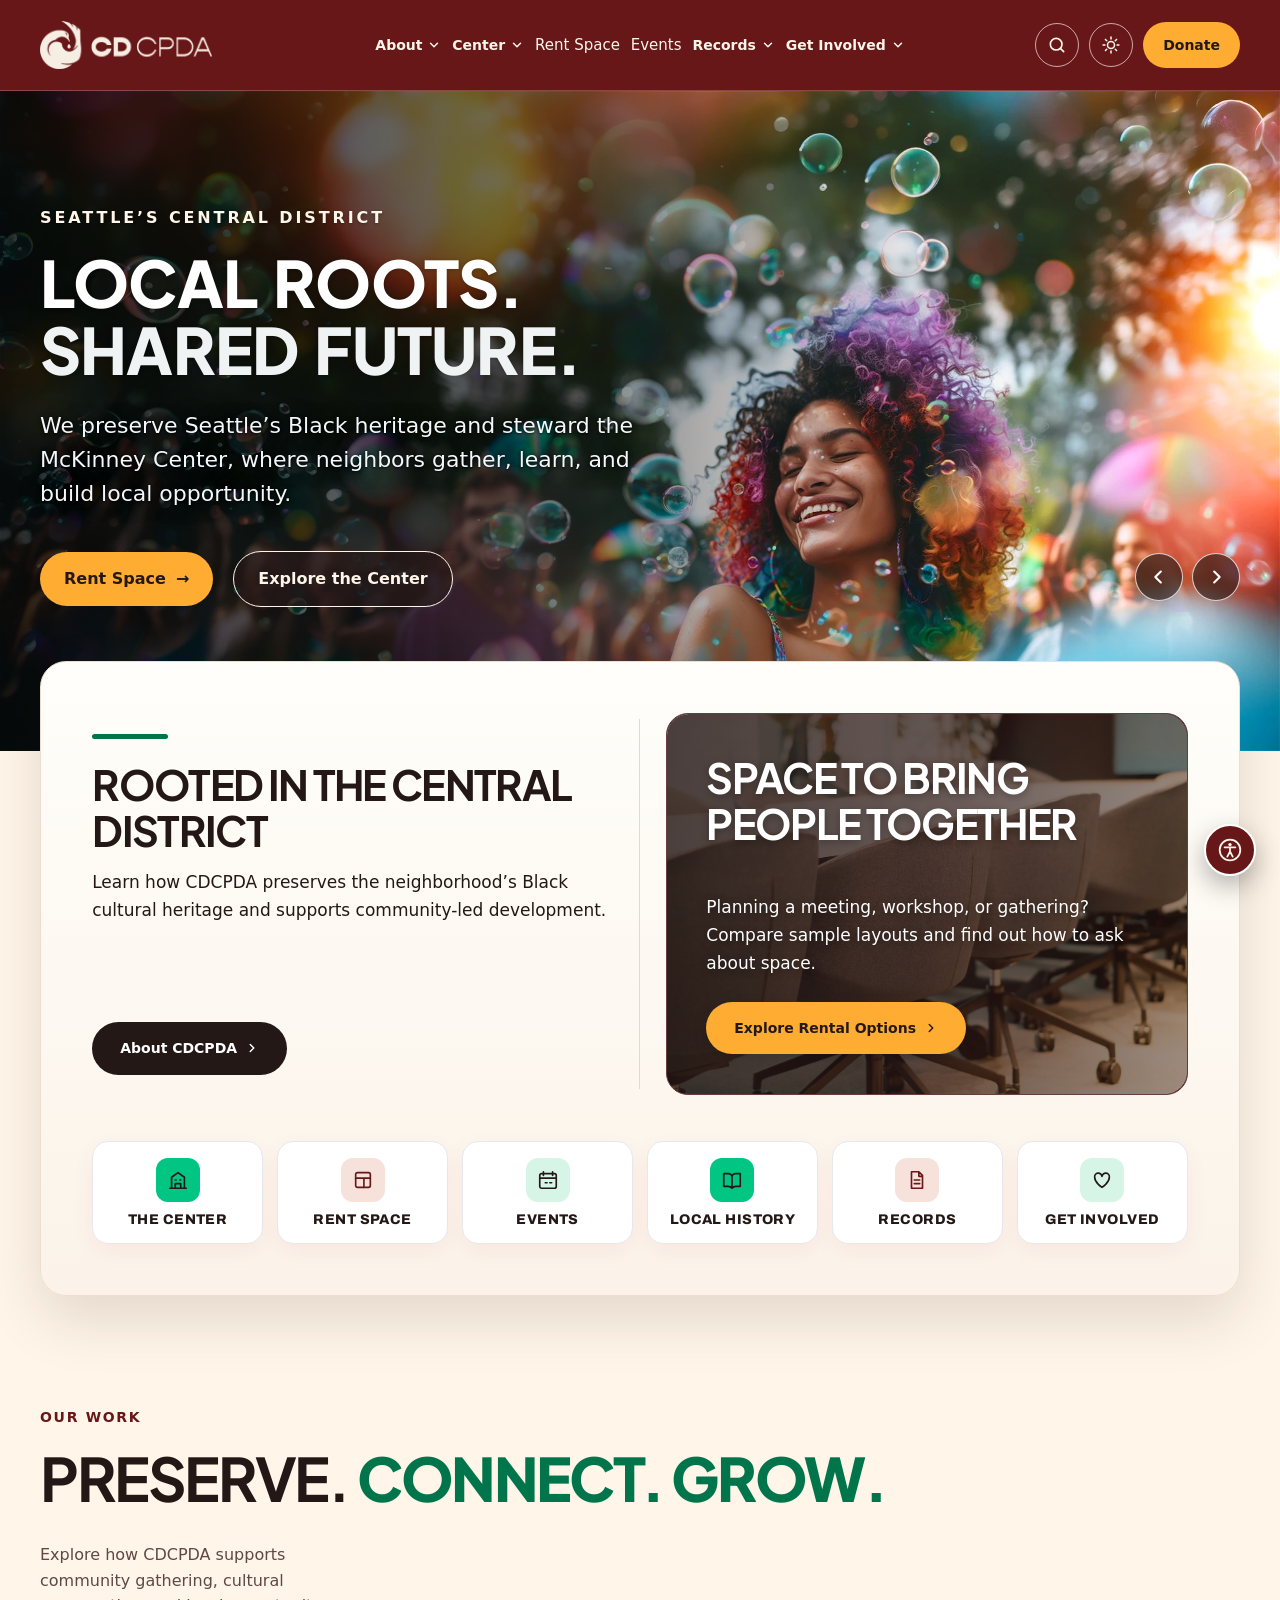
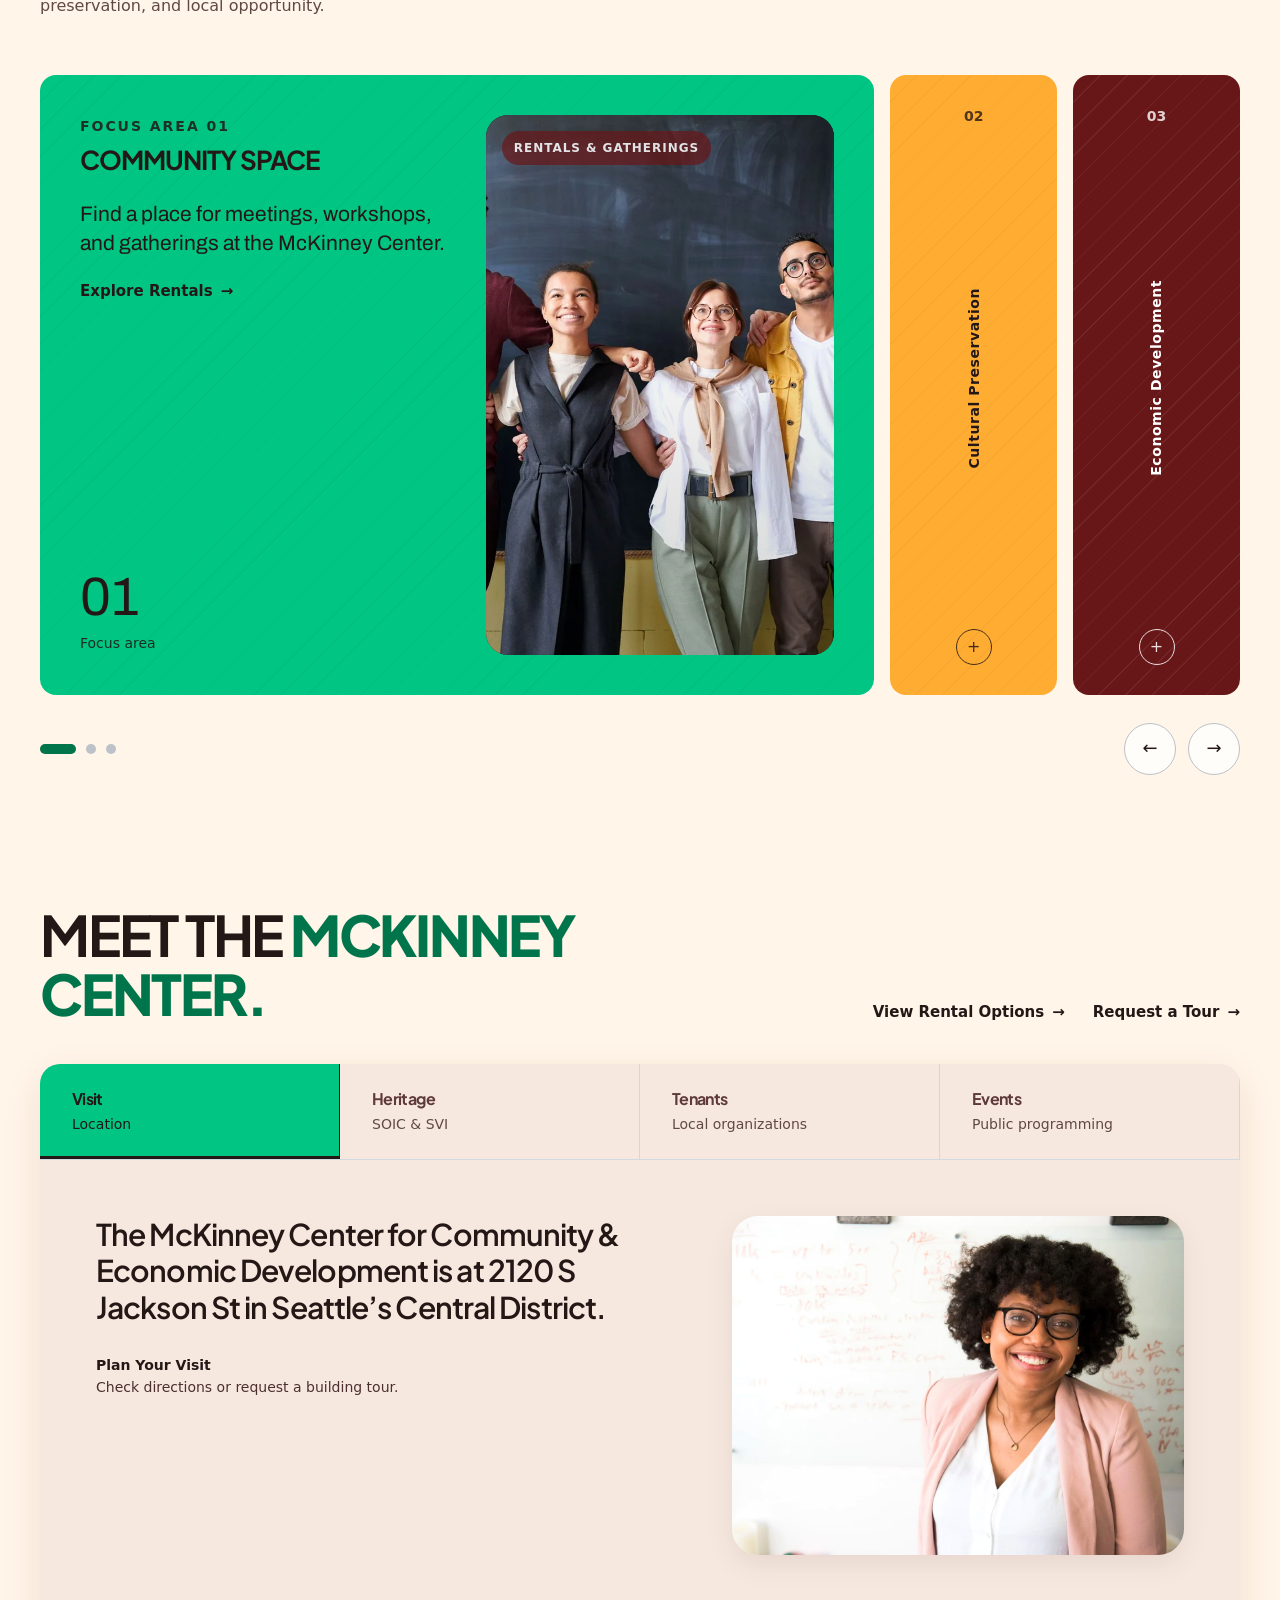
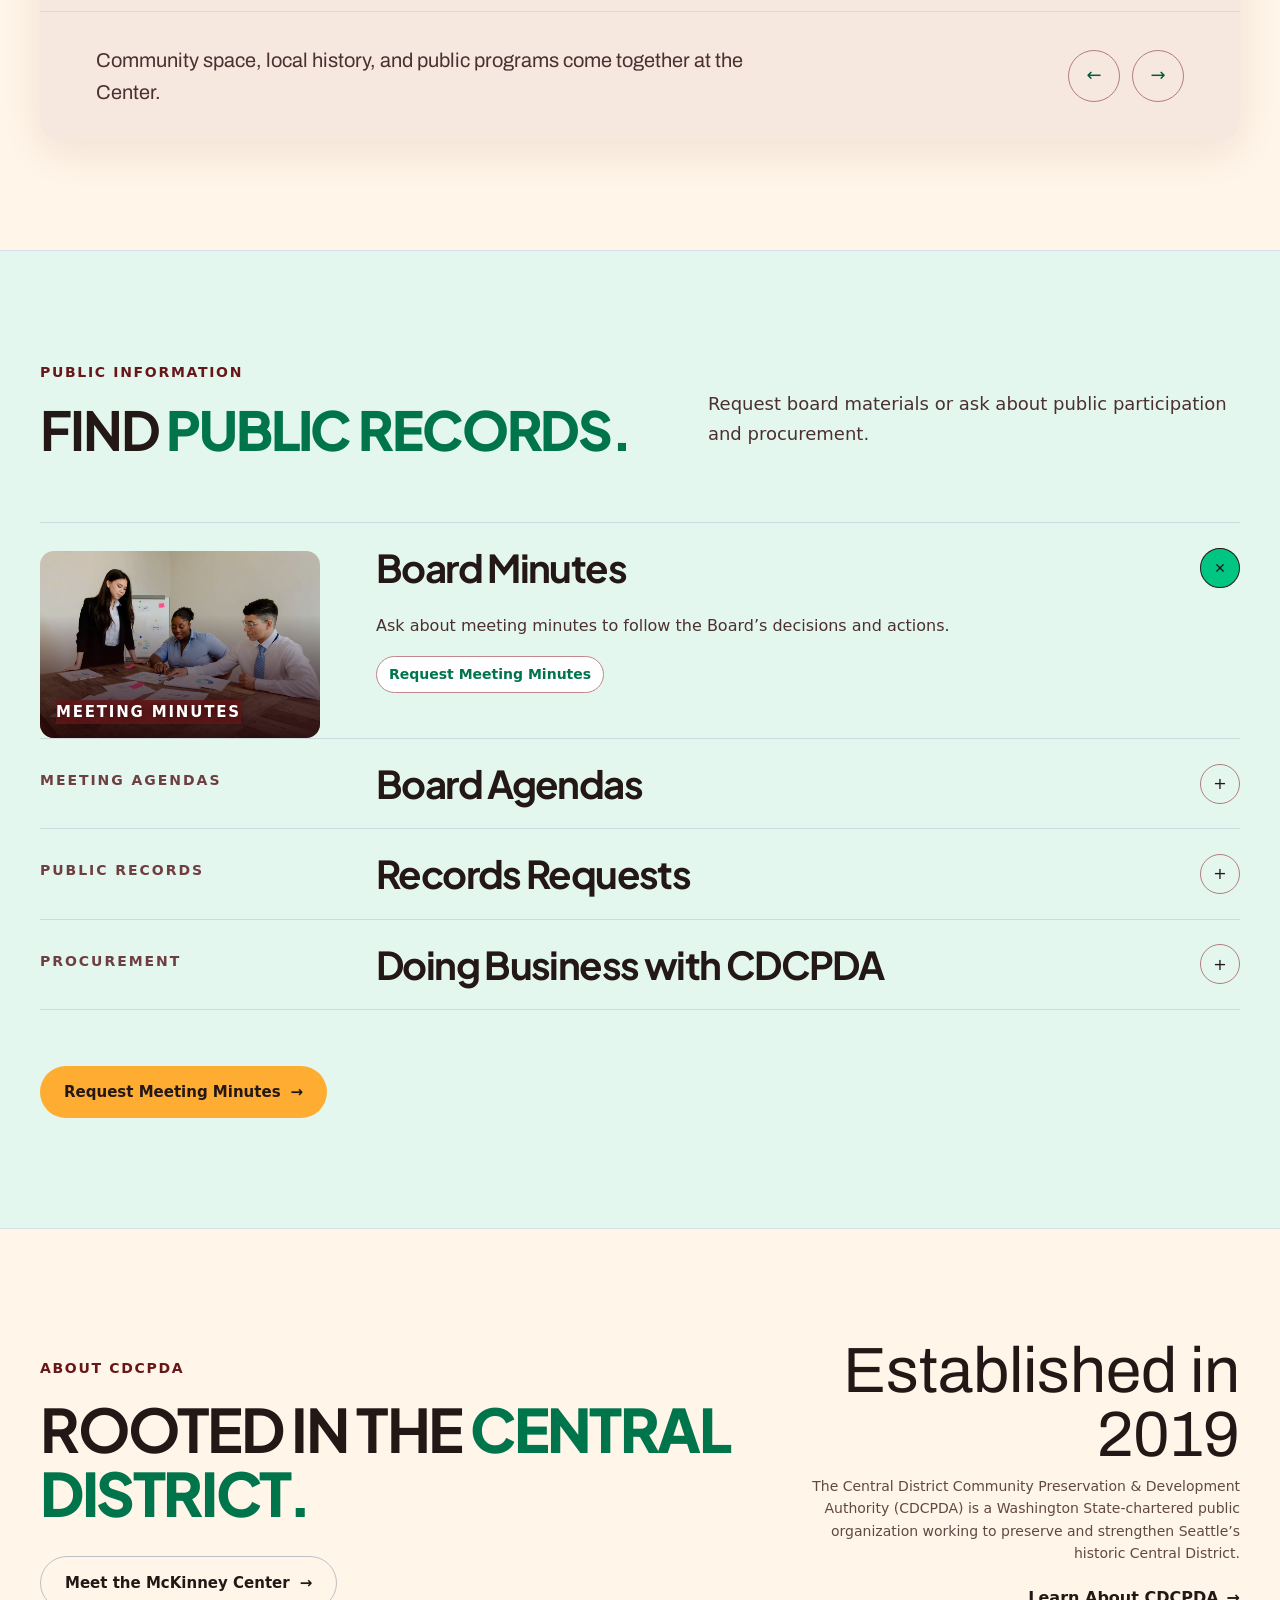
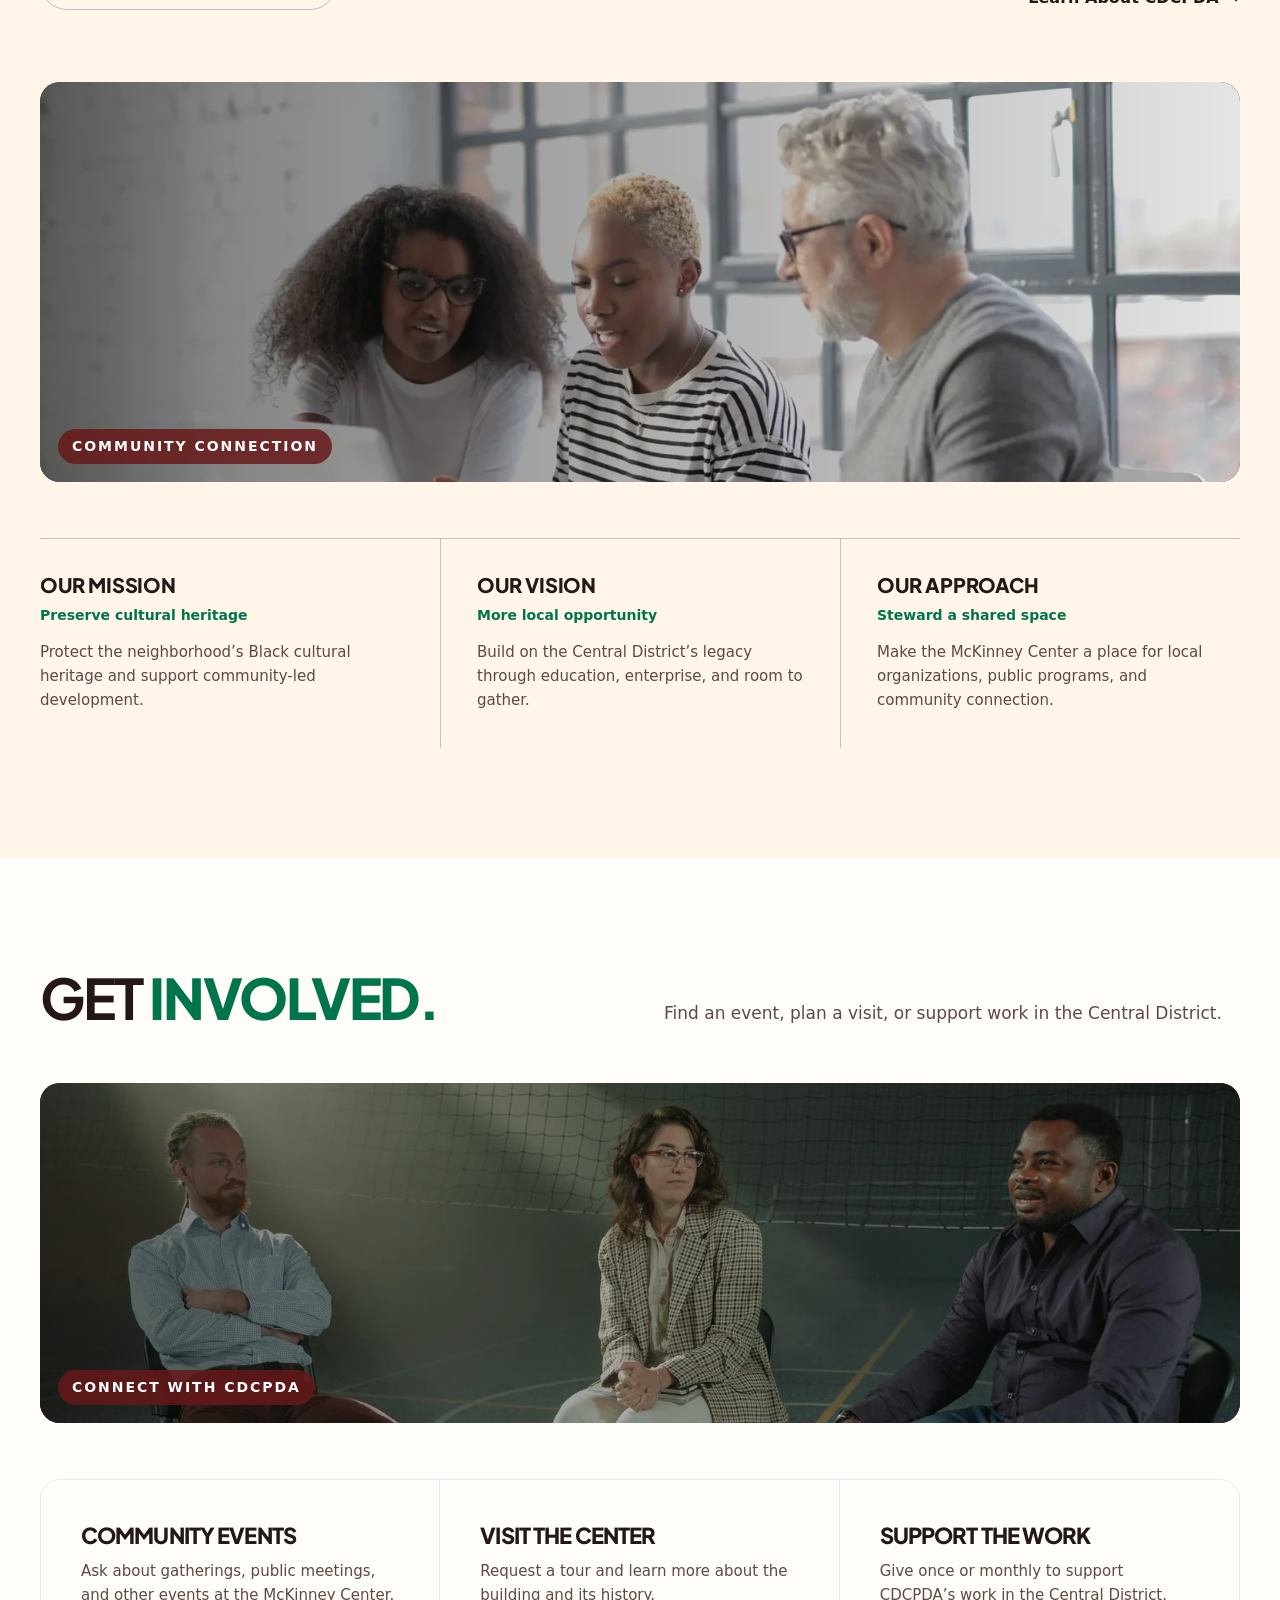
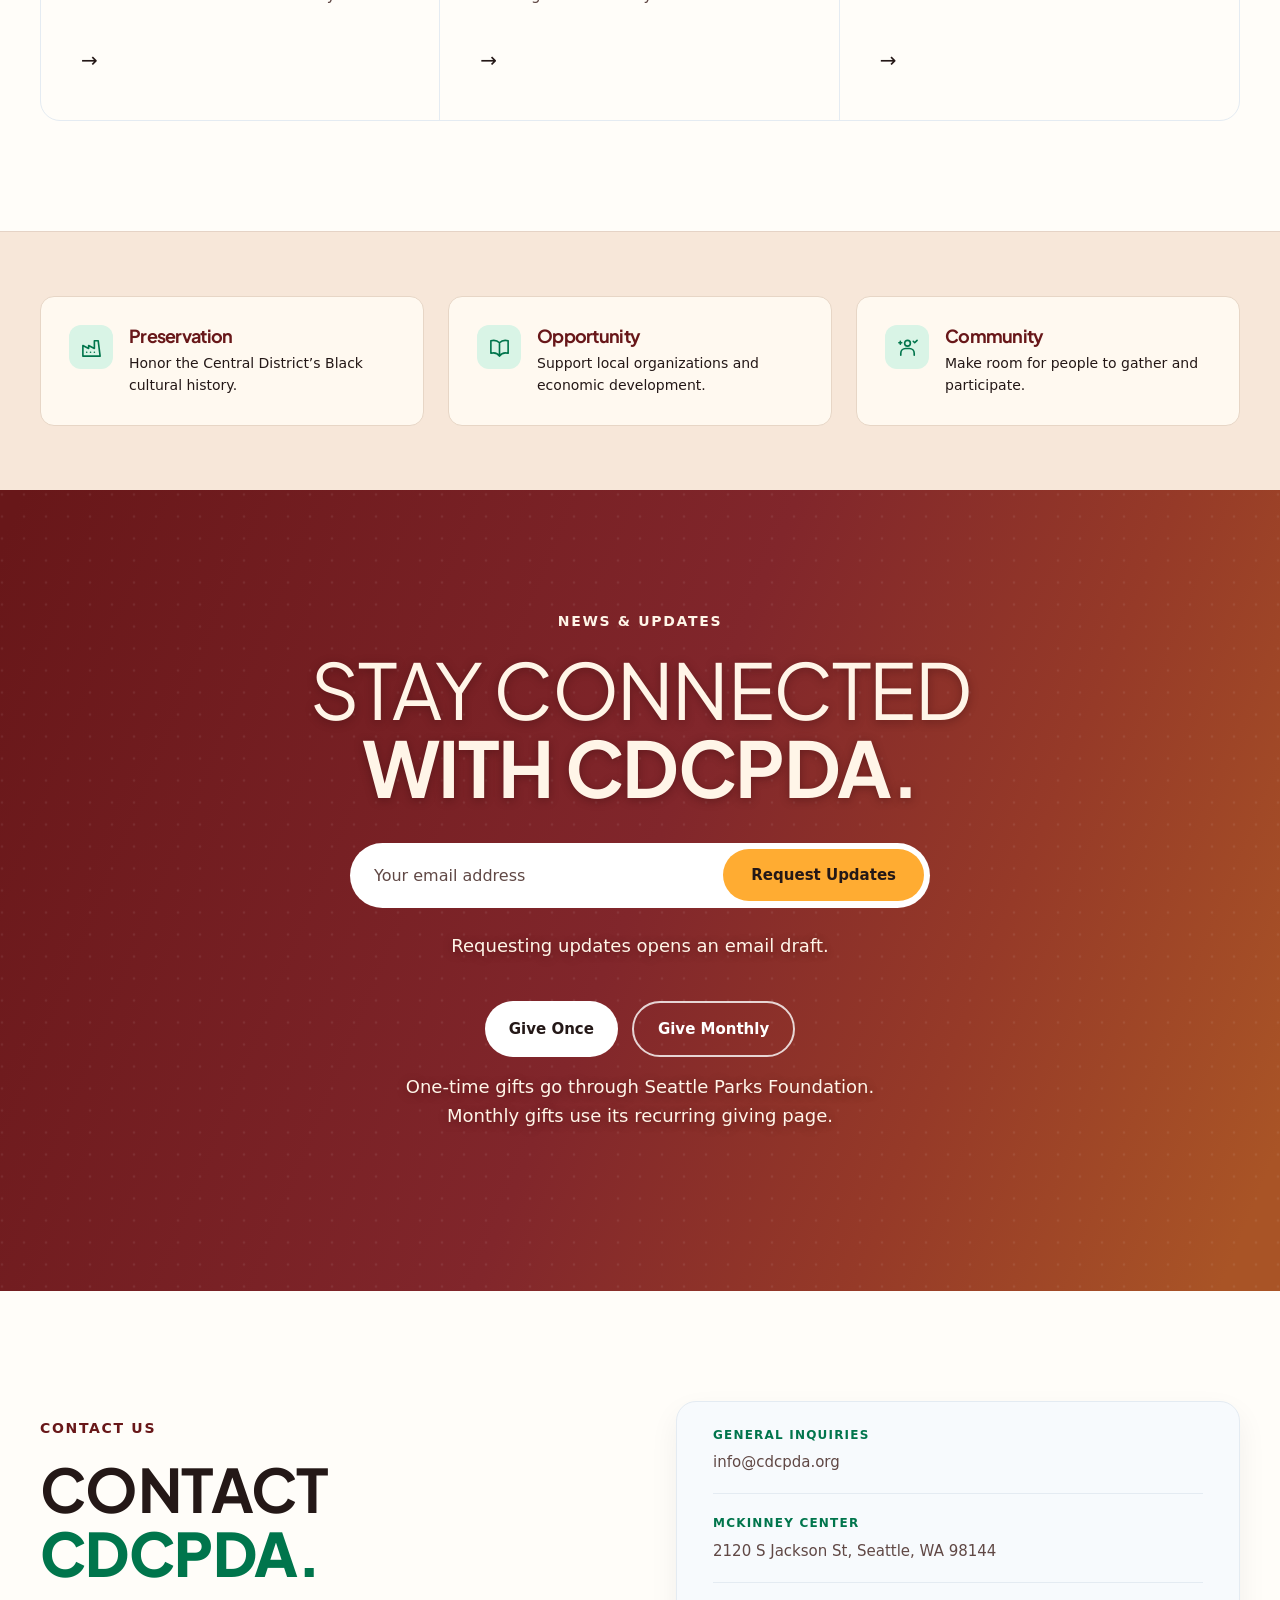
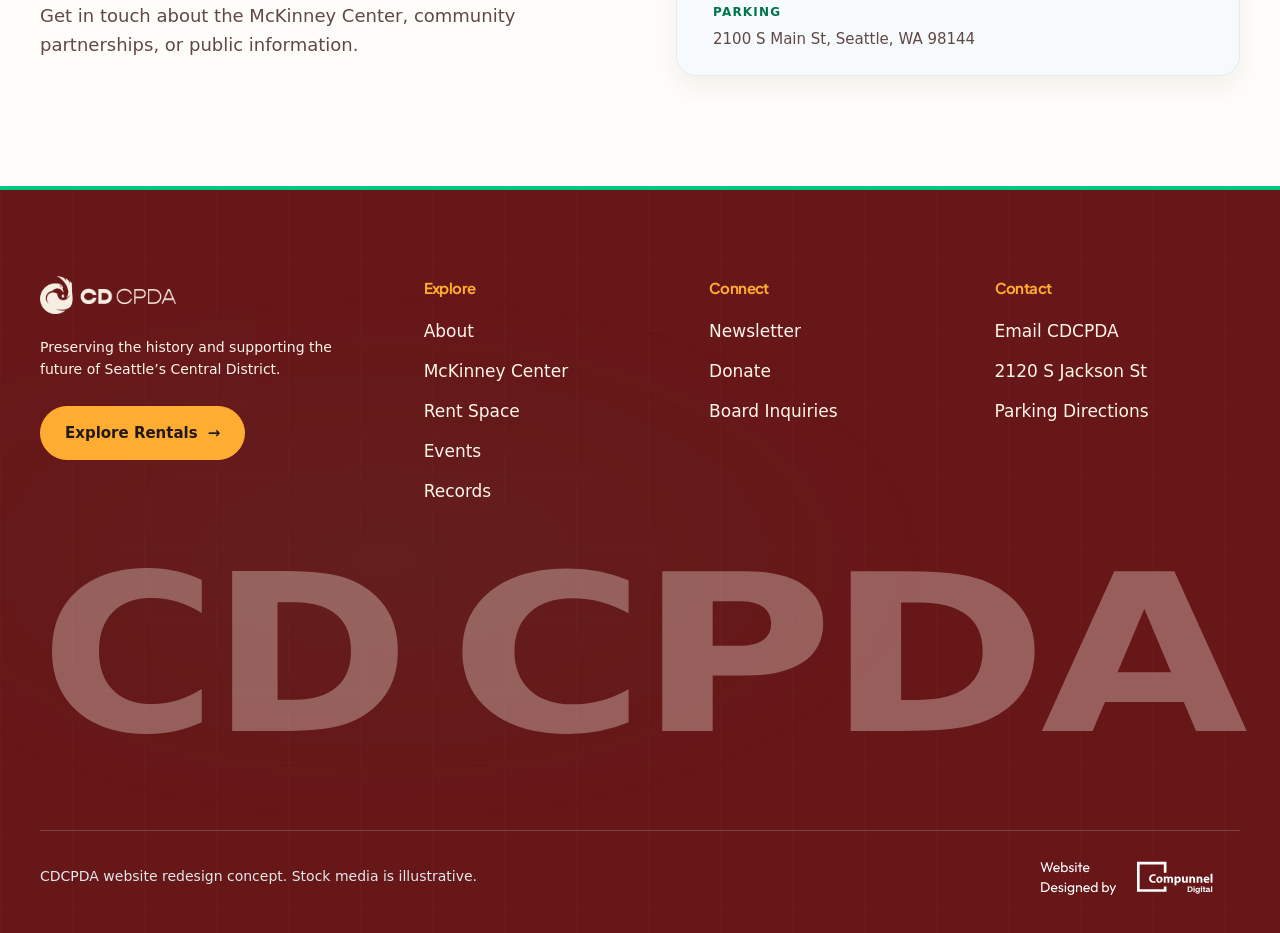
==== commit de76114d: "Add files via upload" ====
--- a/index.html
+++ b/index.html
@@ -1407,6 +1407,13 @@
 </div>
 </header>
 <main id="top" tabindex="-1">
+<svg width="0" height="0" aria-hidden="true" focusable="false" style="position:absolute">
+  <defs>
+    <filter id="hero-celebration-sharpen" color-interpolation-filters="sRGB">
+      <feConvolveMatrix order="3" kernelMatrix="0 -.09 0 -.09 1.36 -.09 0 -.09 0" edgeMode="duplicate" preserveAlpha="true"></feConvolveMatrix>
+    </filter>
+  </defs>
+</svg>
 <div class="hero-wrap" role="region" aria-roledescription="carousel" aria-label="Homepage highlights">
 <section aria-labelledby="hero-title" class="hero slide hero-navy" id="hero" data-hero-slide="" aria-roledescription="slide"><img class="hero-photo" src="assets/central-district-celebration.webp" alt="" aria-hidden="true" width="2048" height="1068" fetchpriority="high" decoding="async"><div class="container">
 <span class="eyebrow">Seattle’s Central District</span>
@@ -1428,7 +1435,8 @@
 </div>
 </div>
 </section>
-<div class="hero-controls"><div class="container hc-grid"><div class="hc-buttons" role="group" aria-label="Carousel controls">
+<div class="hero-controls">
+<div class="container hc-grid"><div class="hc-buttons" role="group" aria-label="Carousel controls">
   <button class="hero-btn" type="button" data-hero-step="-1" aria-label="Previous slide"><svg width="22" height="22" viewbox="0 0 24 24" fill="none" stroke="currentColor" stroke-width="2.3" stroke-linecap="round" stroke-linejoin="round" aria-hidden="true"><path d="m14 6-6 6 6 6"></path></svg></button>
   <button class="hero-btn" type="button" data-hero-step="1" aria-label="Next slide"><svg width="22" height="22" viewbox="0 0 24 24" fill="none" stroke="currentColor" stroke-width="2.3" stroke-linecap="round" stroke-linejoin="round" aria-hidden="true"><path d="m10 6 6 6-6 6"></path></svg></button>
   <span class="sr-only" role="status" data-hero-status></span></div></div></div></div>
--- a/cdcpda.css
+++ b/cdcpda.css
@@ -196,7 +196,7 @@
 
 #hero .hero-photo {
   object-position: left bottom;
-  filter: none;
+  filter: url("#hero-celebration-sharpen") saturate(1.13) brightness(1.025);
 }
 @media (max-width: 1100px) {
   #hero .hero-photo { object-fit: contain; }
@@ -347,7 +347,7 @@
 
 .page-home #newsletter.cta {
   background: radial-gradient(circle, rgba(255,255,255,.07) 1px, transparent 1.7px) center / 22px 22px repeat,
-    linear-gradient(115deg, #8f1b2a, #006045) !important;
+    linear-gradient(112.28deg, var(--brand-mahogany) 1.41%, #81262b 49.78%, #963a28 73.5%, #a95426 96.26%) !important;
 }
 
 footer .footer-wordmark:has(.footer-lettering) {
@@ -438,13 +438,14 @@
 @media (max-width: 640px) {
   .hero-wrap {
     --hero-photo-height: 52.1484vw;
+    --hero-photo-max-height: 55.8105vw;
     --hero-photo-bottom: 20px;
   }
   .hero-wrap:has(#hero-next:not([inert])) {
-    --hero-photo-height: 55.8105vw;
+    --hero-photo-height: var(--hero-photo-max-height);
   }
   .hero-wrap > :is(#hero, #hero-next).hero.slide {
-    padding-bottom: calc(var(--hero-photo-height) + var(--hero-photo-bottom) + 18px) !important;
+    padding-bottom: calc(var(--hero-photo-max-height) + var(--hero-photo-bottom) + 18px) !important;
   }
   :is(#hero, #hero-next) .hero-photo {
     inset: auto 0 var(--hero-photo-bottom);
